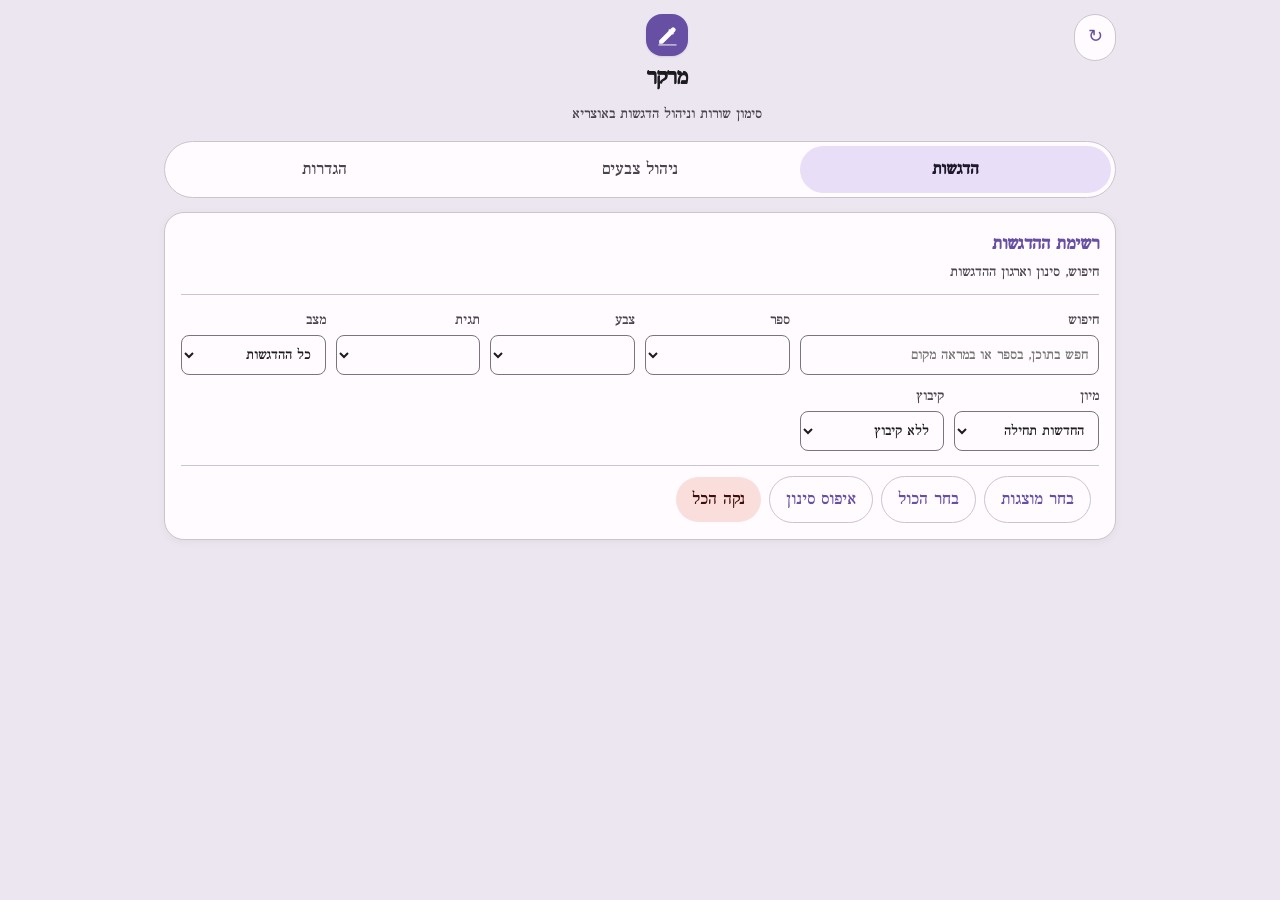
==== index.html @ e516cd62 "Add files via upload" ====
<!doctype html>
<html dir="rtl" lang="he">
<head>
  <meta charset="utf-8" />
  <meta name="viewport" content="width=device-width, initial-scale=1" />
  <title>מרקר</title>
  <link rel="stylesheet" href="css/style.css" />
</head>
<body>
  <main class="app-shell">
    <header class="app-header">
      <button id="refreshBtn" class="icon-btn header-refresh" type="button" title="רענן" aria-label="רענן">↻</button>
      <div class="brand">
        <span class="brand-icon" aria-hidden="true">
          <svg viewBox="0 0 24 24" fill="none">
            <path d="M4 16.7 15.9 4.8a2.1 2.1 0 0 1 3 0l.3.3a2.1 2.1 0 0 1 0 3L7.3 20H4v-3.3Z" fill="currentColor"/>
            <path d="M13.8 6.9 17.1 10.2" stroke="var(--color-on-primary)" stroke-width="1.7" stroke-linecap="round"/>
            <path d="M4 21h16" stroke="currentColor" stroke-width="1.7" stroke-linecap="round" opacity=".55"/>
          </svg>
        </span>
        <h1>מרקר</h1>
        <p>סימון שורות וניהול הדגשות באוצריא</p>
      </div>
      <span class="header-spacer" aria-hidden="true"></span>
    </header>

    <nav class="tabs" aria-label="לשוניות">
      <button class="tab active" type="button" data-tab="highlights">הדגשות</button>
      <button class="tab" type="button" data-tab="colors">ניהול צבעים</button>
      <button class="tab" type="button" data-tab="settings">הגדרות</button>
    </nav>

    <section id="highlightsTab" class="tab-panel active" data-panel="highlights">
      <div class="panel-toolbar">
        <div class="highlights-toolbar-heading">
          <div><h2>רשימת ההדגשות</h2><p>חיפוש, סינון וארגון ההדגשות</p></div>
        </div>
        <div class="filters">
          <label class="search-filter">חיפוש
            <input id="highlightSearch" type="search" placeholder="חפש בתוכן, בספר או במראה מקום" autocomplete="off" aria-keyshortcuts="Control+F Meta+F" />
          </label>
          <label>ספר
            <select id="bookFilter"></select>
          </label>
          <label>צבע
            <select id="colorFilter"></select>
          </label>
          <label>תגית
            <select id="tagFilter"></select>
          </label>
          <label>מצב
            <select id="statusFilter">
              <option value="all">כל ההדגשות</option>
              <option value="favorites">מועדפות בלבד</option>
              <option value="stale">דורשות תיקון</option>
            </select>
          </label>
          <label>מיון
            <select id="sortHighlights">
              <option value="newest">החדשות תחילה</option>
              <option value="oldest">הישנות תחילה</option>
              <option value="book">לפי ספר</option>
              <option value="location">לפי מיקום בספר</option>
              <option value="color">לפי צבע</option>
              <option value="favorites">מועדפות תחילה</option>
            </select>
          </label>
          <label>קיבוץ
            <select id="groupHighlights">
              <option value="none">ללא קיבוץ</option>
              <option value="book">לפי ספר</option>
              <option value="color">לפי צבע</option>
              <option value="tag">לפי תגית</option>
              <option value="date">לפי תאריך</option>
            </select>
          </label>
        </div>
        <div class="toolbar-actions">
          <span id="resultsCount" class="results-count" aria-live="polite"></span>
          <button id="selectVisibleBtn" class="secondary-btn" type="button" aria-keyshortcuts="Control+A Meta+A" title="בחר את תוצאות הסינון (Ctrl+A)">בחר מוצגות</button>
          <button id="selectAllBtn" class="secondary-btn" type="button">בחר הכול</button>
          <button id="resetFiltersBtn" class="secondary-btn" type="button">איפוס סינון</button>
          <button id="clearAllBtn" class="danger-btn" type="button">נקה הכל</button>
        </div>
      </div>
      <div id="bulkActions" class="bulk-actions" hidden>
        <strong id="selectedCount"></strong>
        <label>שינוי צבע
          <select id="bulkColor"></select>
        </label>
        <button id="applyBulkColorBtn" class="secondary-btn" type="button">החל צבע</button>
        <label>הוספת תגיות
          <input id="bulkTags" type="text" maxlength="500" placeholder="אמונה, לעיון" />
        </label>
        <button id="applyBulkTagsBtn" class="secondary-btn" type="button">הוסף תגיות</button>
        <button id="exportSelectedBtn" class="secondary-btn" type="button">ייצוא נבחרים</button>
        <button id="deleteSelectedBtn" class="danger-btn" type="button" aria-keyshortcuts="Delete">מחק נבחרים</button>
        <button id="clearSelectionBtn" class="icon-btn" type="button">בטל בחירה</button>
      </div>
      <div id="undoDeleteBar" class="undo-bar" hidden>
        <span id="undoDeleteText"></span>
        <button id="undoDeleteBtn" class="secondary-btn" type="button">ביטול מחיקה</button>
        <button id="dismissUndoBtn" class="icon-btn" type="button" aria-label="סגור">×</button>
      </div>
      <div id="highlightsList" class="highlights-list" aria-live="polite"></div>
      <div class="load-more-row">
        <button id="loadMoreBtn" class="secondary-btn" type="button" hidden>טען עוד</button>
      </div>
    </section>

    <section id="colorsTab" class="tab-panel" data-panel="colors">
      <form id="colorsForm" class="settings-form">
        <div id="colorsAutoSaveStatus" class="autosave-status" role="status" hidden></div>

        <section class="card">
          <div class="card-title-row">
            <h2>צבעים</h2>
            <button id="addColorBtn" class="secondary-btn" type="button">הוסף צבע</button>
          </div>
          <p class="card-note" id="menuColorLimitNote"></p>
          <div id="colorsEditor" class="colors-editor"></div>
          <div class="centered-actions" style="padding: 12px 16px 16px;">
            <button id="resetColorsBtn" class="pink-btn" type="button">איפוס צבעים</button>
          </div>
        </section>

      </form>
    </section>

    <section id="settingsTab" class="tab-panel" data-panel="settings">
      <form id="preferencesForm" class="settings-form">
        <div id="preferencesAutoSaveStatus" class="autosave-status" role="status" hidden></div>
        <section class="card settings-card">
          <div class="card-title-row"><h2>תצוגת ההדגשות</h2></div>
          <div class="settings-grid">
            <label>סגנון תצוגה
              <select id="viewMode" name="viewMode">
                <option value="content">תוכן</option>
                <option value="tiles">אריחים</option>
                <option value="list">רשימה</option>
                <option value="compact">פריטים קטנים</option>
                <option value="details">פרטים</option>
              </select>
            </label>
            <label>סוג גופן
              <select id="fontFamily" name="fontFamily">
                <option value="app">גופן אוצריא</option>
                <option value="system">גופן המערכת</option>
                <option value="FrankRuhlCLM">פרנק־רוהל</option>
                <option value="TaameyDavidCLM">דוד</option>
                <option value="TaameyAshkenaz">טעמי אשכנז</option>
                <option value="KeterYG">כתר</option>
                <option value="Shofar">שופר</option>
                <option value="NotoSerifHebrew">נוטו</option>
                <option value="NotoRashiHebrew">רש״י</option>
                <option value="Tinos">טינוס</option>
                <option value="Rubik">רוביק</option>
              </select>
            </label>
            <label class="range-setting">גודל גופן <output id="fontSizeValue" for="fontSize"></output>
              <input id="fontSize" name="fontSize" type="range" min="13" max="26" step="1" />
            </label>
            <label class="range-setting">מרווח בין השורות <output id="lineHeightValue" for="lineHeight"></output>
              <input id="lineHeight" name="lineHeight" type="range" min="1.2" max="2" step="0.1" />
            </label>
          </div>
        </section>

        <section class="card settings-card centered-card">
          <div class="card-title-row"><h2>תפריט סימון</h2></div>
          <fieldset class="radio-group" id="menuStyleGroup">
            <legend>סגנון תפריט</legend>
            <label>
              <input type="radio" name="menuStyle" value="buttonRow" />
              <span>שורת צבעים</span>
              <span class="radio-hint">בחירת צבע מהירה בשורה אחת</span>
            </label>
            <label>
              <input type="radio" name="menuStyle" value="submenu" />
              <span>תת-תפריט</span>
              <span class="radio-hint">הצגת הצבעים ברשימה נפתחת</span>
            </label>
          </fieldset>
          <p class="card-note settings-note">המחק מופיע כשאפילו חלק קטן מהטקסט המסומן נבחר.</p>
        </section>

        <section class="card settings-card centered-card">
          <div class="card-title-row"><h2>ניהול תגיות</h2></div>
          <p class="card-note">שינוי שם, מיזוג או מחיקה בכל ההדגשות.</p>
          <div class="tag-manager-grid">
            <label>תגית קיימת<select id="manageTagSource"></select></label>
            <label>שם או יעד חדש<input id="manageTagTarget" type="text" maxlength="40" placeholder="שם התגית" /></label>
            <button id="renameTagBtn" class="secondary-btn" type="button">שנה שם</button>
            <button id="mergeTagBtn" class="secondary-btn" type="button">מזג לתגית</button>
            <button id="deleteTagBtn" class="danger-btn" type="button">מחק תגית</button>
          </div>
        </section>

        <section class="card settings-card centered-card">
          <div class="card-title-row"><h2>תבנית ייצוא לקריאה</h2></div>
          <div class="export-template-grid">
            <label>פורמט
              <select id="humanExportFormat">
                <option value="markdown">Markdown</option>
                <option value="html">HTML</option>
                <option value="text">טקסט פשוט</option>
              </select>
            </label>
            <label class="toggle-row"><input id="exportIncludeBook" type="checkbox" /> שם הספר</label>
            <label class="toggle-row"><input id="exportIncludeRef" type="checkbox" /> מראה מקום</label>
            <label class="toggle-row"><input id="exportIncludeNote" type="checkbox" /> הערות</label>
            <label class="toggle-row"><input id="exportIncludeTags" type="checkbox" /> תגיות</label>
            <label class="toggle-row"><input id="exportIncludeDate" type="checkbox" /> תאריך</label>
            <button id="exportVisibleHumanBtn" class="primary-btn" type="button">ייצא את התוצאות המוצגות</button>
          </div>
        </section>

        <section class="card settings-card centered-card">
          <div class="card-title-row"><h2>גיבוי ושחזור</h2></div>
          <p class="card-note backup-note">קובץ הגיבוי כולל את כל ההדגשות, הצבעים והגדרות התצוגה.</p>
          <div class="backup-actions">
            <button id="exportBackupBtn" class="secondary-btn" type="button">ייצוא גיבוי</button>
            <label>אופן הייבוא
              <select id="importMode">
                <option value="merge">מיזוג עם הקיים</option>
                <option value="replace">החלפת כל הנתונים</option>
              </select>
            </label>
            <button id="importBackupBtn" class="secondary-btn" type="button">ייבוא גיבוי</button>
          </div>
          <input id="backupFileInput" type="file" accept="application/json,.json" hidden />
        </section>

        <div class="form-actions centered-actions">
          <button id="resetPreferencesBtn" class="pink-btn" type="button">איפוס תצוגה</button>
        </div>
      </form>
    </section>
  </main>

  <dialog id="editHighlightDialog" class="edit-dialog">
    <form id="editHighlightForm" method="dialog">
      <div class="dialog-title-row">
        <h2>עריכת הדגשה</h2>
        <button id="closeEditDialogBtn" class="icon-btn" type="button" aria-label="סגור">×</button>
      </div>
      <p id="editHighlightPreview" class="edit-preview"></p>
      <label>צבע
        <select id="editHighlightColor"></select>
      </label>
      <label>הערה אישית
        <textarea id="editHighlightNote" maxlength="1000" rows="5" placeholder="אפשר להוסיף כאן הערה על ההדגשה"></textarea>
      </label>
      <label>תגיות
        <input id="editHighlightTags" type="text" maxlength="500" placeholder="לדוגמה: אמונה, תפילה, לעיון" />
        <span class="field-hint">יש להפריד תגיות בפסיקים. עד 12 תגיות.</span>
      </label>
      <label class="toggle-row edit-favorite-row">
        <input id="editHighlightFavorite" type="checkbox" /> מועדפת
      </label>
      <div class="form-actions">
        <button id="cancelEditHighlightBtn" class="secondary-btn" type="button">ביטול</button>
        <button class="primary-btn" type="submit">שמור שינויים</button>
      </div>
    </form>
  </dialog>

  <script src="js/app.js"></script>
</body>
</html>
---- css/style.css ----
:root {
  --color-primary: #6750a4;
  --color-on-primary: #ffffff;
  --color-primary-container: #eaddff;
  --color-on-primary-container: #21005d;
  --color-secondary: #625b71;
  --color-on-secondary: #ffffff;
  --color-secondary-container: #e8def8;
  --color-on-secondary-container: #1d192b;
  --color-surface: #fffbfe;
  --color-on-surface: #1c1b1f;
  --color-on-surface-variant: #49454f;
  --color-surface-container-lowest: #ffffff;
  --color-surface-container-low: #f7f2fa;
  --color-surface-container: #f3edf7;
  --color-surface-container-high: #ece6f0;
  --color-surface-container-highest: #e6e0e9;
  --color-error: #b3261e;
  --color-on-error: #ffffff;
  --color-error-container: #f9dedc;
  --color-on-error-container: #410e0b;
  --color-outline: #79747e;
  --color-outline-variant: #cac4d0;
  --color-scrim: #000000;
  --color-primary-subtle: rgba(103, 80, 164, 0.12);
  --color-secondary-subtle: rgba(98, 91, 113, 0.10);
  --font-main: 'FrankRuhlCLM', 'David', 'Noto Serif Hebrew', serif;
  --font-app: 'FrankRuhlCLM', 'David', 'Noto Serif Hebrew', serif;
  --font-size-base: 18px;
  --line-height: 1.5;
  --highlight-font: var(--font-main);
  --highlight-font-size: 18px;
  --highlight-line-height: 1.5;
  --radius-sm: 8px;
  --radius-md: 12px;
  --radius-lg: 16px;
  --radius-xl: 20px;
  --radius-pill: 999px;
}

@font-face { font-family: 'FrankRuhlCLM'; src: url('../fonts/FrankRuehlCLM-Medium.ttf'); font-display: swap; }
@font-face { font-family: 'TaameyDavidCLM'; src: url('../fonts/TaameyDavidCLM-Medium.ttf'); font-display: swap; }
@font-face { font-family: 'TaameyAshkenaz'; src: url('../fonts/TaameyAshkenaz-Medium.ttf'); font-display: swap; }
@font-face { font-family: 'KeterYG'; src: url('../fonts/KeterYG-Medium.ttf'); font-display: swap; }
@font-face { font-family: 'Shofar'; src: url('../fonts/ShofarRegular.ttf'); font-display: swap; }
@font-face { font-family: 'NotoSerifHebrew'; src: url('../fonts/NotoSerifHebrew-VariableFont_wdth,wght.ttf'); font-display: swap; }
@font-face { font-family: 'NotoRashiHebrew'; src: url('../fonts/NotoRashiHebrew-VariableFont_wght.ttf'); font-display: swap; }
@font-face { font-family: 'Tinos'; src: url('../fonts/Tinos-Regular.ttf'); font-display: swap; }
@font-face { font-family: 'Rubik'; src: url('../fonts/Rubik-VariableFont_wght.ttf'); font-display: swap; }

* { box-sizing: border-box; }
html, body { height: 100%; overflow-y: auto; overflow-x: hidden; }
body {
  margin: 0;
  font-family: var(--font-main);
  font-size: var(--font-size-base);
  line-height: var(--line-height);
  background: var(--color-surface-container-high);
  color: var(--color-on-surface);
  direction: rtl;
}
button, input, select { font: inherit; }
button { cursor: pointer; transition: background .16s, box-shadow .16s, transform .16s, border-color .16s; }
button:hover:not(:disabled) { background-image: linear-gradient(var(--color-primary-subtle), var(--color-primary-subtle)); }
button:active:not(:disabled) { transform: translateY(1px); }
button:disabled { cursor: not-allowed; opacity: .50; }

/* מגבלת רוחב מקסימלי — מונע פריטים ענקיים במסכים רחבים */
.app-shell {
  min-height: 100%;
  padding: 14px;
  display: flex;
  flex-direction: column;
  gap: 14px;
  max-width: 980px;
  margin-inline: auto;
  width: 100%;
}
.app-header { display: flex; align-items: center; justify-content: space-between; gap: 12px; }
h1 { margin: 0; font-size: 1.35em; font-weight: 800; letter-spacing: -.01em; }
p { margin: 3px 0 0; color: var(--color-on-surface-variant); font-size: .86em; }
h2 { margin: 0; font-size: 1em; font-weight: 800; color: var(--color-primary); }
legend { padding: 0 4px; color: var(--color-on-surface-variant); font-size: .78em; }

.tabs { display: grid; grid-template-columns: repeat(3, minmax(0, 1fr)); background: var(--color-surface); border: 1px solid var(--color-outline-variant); border-radius: var(--radius-pill); padding: 4px; gap: 4px; }
.tab { border: 0; border-radius: var(--radius-pill); background: transparent; color: var(--color-on-surface-variant); padding: 10px 12px; min-height: 42px; }
.tab.active { background: var(--color-secondary-container); color: var(--color-on-secondary-container); font-weight: 800; }
.tab-panel { display: none; }
.tab-panel.active { display: block; }

.panel-toolbar { display: grid; grid-template-columns: 1fr; gap: 14px; padding: 16px; border: 1px solid var(--color-outline-variant); border-radius: var(--radius-xl); background: var(--color-surface); box-shadow: 0 2px 10px rgba(0,0,0,.05); }
.highlights-toolbar-heading { display: flex; align-items: center; justify-content: space-between; gap: 12px; padding-bottom: 10px; border-bottom: 1px solid var(--color-outline-variant); }
.highlights-toolbar-heading h2 { font-size: 1.08em; }
.filters { display: grid; grid-template-columns: repeat(auto-fit, minmax(135px, 1fr)); gap: 10px; align-items: end; }
.search-filter { grid-column: span 2; }
.search-filter { flex: 1 1 260px; min-width: min(260px, 100%); }
.search-filter input { width: 100%; }
.toolbar-actions { display: flex; gap: 8px; align-items: center; flex-wrap: wrap; padding-top: 10px; border-top: 1px solid var(--color-outline-variant); }
.results-count { color: var(--color-on-surface-variant); font-size: .82em; white-space: nowrap; }
.bulk-actions { position: sticky; top: 6px; z-index: 4; display: flex; align-items: flex-end; gap: 8px; flex-wrap: wrap; margin-top: 10px; padding: 9px 12px; border: 1px solid var(--color-primary); border-radius: var(--radius-lg); background: var(--color-surface); box-shadow: 0 4px 16px rgba(0,0,0,.10); }
.bulk-actions[hidden] { display: none; }
.bulk-actions strong { align-self: center; color: var(--color-primary); }
.undo-bar { display: flex; align-items: center; gap: 10px; margin-top: 10px; padding: 9px 12px; border-radius: var(--radius-lg); background: var(--color-secondary-container); color: var(--color-on-secondary-container); }
.undo-bar[hidden] { display: none; }
.undo-bar span { flex: 1; }
label { display: inline-flex; flex-direction: column; gap: 4px; color: var(--color-on-surface-variant); font-size: .82em; }
select, input[type="text"], input[type="search"], input[type="color"], textarea { border: 1px solid var(--color-outline); border-radius: var(--radius-sm); background: var(--color-surface); color: var(--color-on-surface); padding: 8px 10px; min-height: 40px; outline: none; }
select:focus, input:focus { border-color: var(--color-primary); box-shadow: 0 0 0 3px var(--color-primary-subtle); }
textarea:focus { border-color: var(--color-primary); box-shadow: 0 0 0 3px var(--color-primary-subtle); }
input[type="color"] { padding: 3px; min-width: 44px; inline-size: 48px; }

.primary-btn, .secondary-btn, .danger-btn, .icon-btn { border: 0; border-radius: var(--radius-pill); padding: 9px 16px; min-height: 40px; }
.primary-btn { background: var(--color-primary); color: var(--color-on-primary); font-weight: 800; }
.secondary-btn, .icon-btn { background: var(--color-surface); color: var(--color-primary); border: 1px solid var(--color-outline-variant); }
.danger-btn { background: var(--color-error-container); color: var(--color-on-error-container); }
.icon-btn { min-width: 42px; padding-inline: 12px; }

.highlights-list { margin-top: 14px; display: flex; flex-direction: column; gap: 10px; }
.highlight-group-title { grid-column: 1 / -1; margin: 10px 2px 0; padding-block: 5px; color: var(--color-primary); font-size: .92em; border-block-end: 1px solid var(--color-outline-variant); }
.load-more-row { display: flex; justify-content: center; padding: 14px 0 4px; }
.load-more-row button { min-width: 150px; }
.empty-state { background: var(--color-surface); border: 1.5px dashed var(--color-outline-variant); border-radius: var(--radius-xl); padding: 26px 14px; text-align: center; color: var(--color-on-surface-variant); }
.highlight-card, .card { background: var(--color-surface); border: 1px solid var(--color-outline-variant); border-radius: var(--radius-xl); padding: 12px; box-shadow: 0 1px 2px rgba(0,0,0,.04); }
.highlight-card { display: grid; grid-template-columns: auto auto 1fr auto; align-items: start; gap: 13px; }
.highlight-select { inline-size: 19px; block-size: 19px; margin-top: 11px; accent-color: var(--color-primary); }
.inline-color { min-height: 34px; padding: 5px 8px; max-width: 120px; }
.highlight-card { font-family: var(--highlight-font); font-size: var(--highlight-font-size); line-height: var(--highlight-line-height); }
.highlight-card:focus-visible { outline: 3px solid var(--color-primary); outline-offset: 2px; }
.highlights-list[data-view="tiles"] { display: grid; grid-template-columns: repeat(auto-fit, minmax(min(210px, 100%), 1fr)); align-items: stretch; justify-content: center; }
.highlights-list[data-view="tiles"] .highlight-card { grid-template-columns: auto 1fr; grid-template-rows: auto minmax(0, 1fr) auto; min-height: 230px; text-align: center; overflow: hidden; padding: 16px; }
.highlights-list[data-view="tiles"] .highlight-select { grid-column: 1; grid-row: 1; }
.highlights-list[data-view="tiles"] .dot { grid-column: 2; grid-row: 1; }
.highlights-list[data-view="tiles"] .highlight-body { grid-column: 1 / -1; }
.highlights-list[data-view="tiles"] .dot { margin-inline: auto; }
.highlights-list[data-view="tiles"] .highlight-body { min-width: 0; overflow: hidden; }
.highlights-list[data-view="tiles"] .highlight-title { display: -webkit-box; -webkit-line-clamp: 2; -webkit-box-orient: vertical; overflow: hidden; }
.highlights-list[data-view="tiles"] .highlight-text { display: -webkit-box; -webkit-line-clamp: 4; -webkit-box-orient: vertical; overflow: hidden; }
.highlights-list[data-view="tiles"] .highlight-meta { white-space: nowrap; overflow: hidden; text-overflow: ellipsis; }
.highlights-list[data-view="tiles"] .row-actions { grid-column: 1 / -1; justify-content: center; align-self: end; }
.highlights-list[data-view="list"] { display: grid; grid-template-columns: repeat(2, minmax(0, 1fr)); gap: 6px; }
.highlights-list[data-view="list"] .highlight-card { border-radius: var(--radius-sm); padding-block: 8px; box-shadow: none; }
.highlights-list[data-view="list"] .highlight-card { grid-template-columns: 20px 22px minmax(0, 1fr); }
.highlights-list[data-view="list"] .dot { width: 18px; height: 18px; border-radius: 5px; box-shadow: none !important; }
.highlights-list[data-view="list"] .highlight-text { white-space: nowrap; overflow: hidden; text-overflow: ellipsis; }
.highlights-list[data-view="list"] .row-actions { grid-column: 3; justify-content: flex-end; }
.highlights-list[data-view="compact"] { gap: 2px; }
.highlights-list[data-view="compact"] .highlight-card { grid-template-columns: 18px 18px minmax(0, 1fr) auto; padding: 5px 8px; border: 0; border-radius: var(--radius-sm); box-shadow: none; }
.highlights-list[data-view="compact"] .dot { width: 14px; height: 14px; border-radius: 4px; margin-top: 5px; box-shadow: none !important; }
.highlights-list[data-view="compact"] .highlight-meta { display: none; }
.highlights-list[data-view="compact"] .highlight-title { display: inline; margin-inline-end: 8px; }
.highlights-list[data-view="compact"] .highlight-text { display: inline; white-space: nowrap; overflow: hidden; text-overflow: ellipsis; }
.highlights-list[data-view="compact"] .small-btn { min-height: 30px; padding-block: 3px; }
.highlights-list[data-view="details"] .highlight-card { grid-template-columns: 20px 24px minmax(0, 1fr) auto; align-items: center; border-radius: 0; border-inline: 0; border-block-start: 0; padding-block: 8px; box-shadow: none; }
.highlights-list[data-view="details"] .dot { width: 18px; height: 18px; border-radius: 5px; margin: 0; box-shadow: none !important; }
.highlights-list[data-view="details"] .highlight-body { display: grid; grid-template-columns: minmax(130px, .7fr) minmax(180px, 1.5fr); column-gap: 14px; align-items: center; min-width: 0; }
.highlights-list[data-view="details"] .highlight-title { grid-column: 1; grid-row: 1; }
.highlights-list[data-view="details"] .highlight-text { grid-column: 2; grid-row: 1 / span 2; white-space: nowrap; overflow: hidden; text-overflow: ellipsis; }
.highlights-list[data-view="details"] .highlight-meta { grid-column: 1; grid-row: 2; }
.highlights-list[data-view="details"] .row-actions { grid-column: 4; }
.dot { width: 34px; height: 34px; border-radius: var(--radius-md); border: 1px solid rgba(0,0,0,.10); margin-top: 4px; flex: none; display: grid; place-items: center; }
.marker-icon { width: 18px; height: 18px; color: rgba(0,0,0,0.55); }
.highlight-title { font-weight: 800; margin-bottom: 3px; }
.stale-badge { font-size: .78em; margin-right: 4px; opacity: .75; }
.favorite-badge { color: var(--color-favorite, #b77900); margin-inline-end: 5px; text-shadow: 0 1px 1px rgba(0,0,0,.12); }
.edit-favorite-row { flex-direction: row !important; align-items: center; gap: 8px; font-size: .92em; }
.highlight-card[data-stale] { border-color: var(--color-outline); opacity: .75; }
.highlight-text { color: var(--color-on-surface-variant); overflow-wrap: anywhere; }
.highlight-meta { font-size: .76em; color: var(--color-on-surface-variant); margin-top: 6px; }
.highlight-note { margin-top: 7px; padding: 6px 8px; border-inline-start: 3px solid var(--color-primary); background: var(--color-surface-container-lowest); color: var(--color-on-surface); font-size: .86em; white-space: pre-wrap; }
.highlight-tags { display: flex; flex-wrap: wrap; gap: 4px; margin-top: 7px; }
.tag-chip { display: inline-flex; align-items: center; max-width: 150px; padding: 2px 7px; border-radius: var(--radius-pill); background: var(--color-secondary-container); color: var(--color-on-secondary-container); font-size: .72em; white-space: nowrap; overflow: hidden; text-overflow: ellipsis; }
.row-actions { display: flex; gap: 6px; align-items: center; flex-wrap: wrap; }
.small-btn { border: 1px solid var(--color-outline-variant); background: var(--color-surface-container-lowest); color: var(--color-primary); border-radius: var(--radius-pill); padding: 6px 10px; min-height: 34px; }
.danger-action { color: var(--color-error); }

.edit-dialog { width: min(520px, calc(100vw - 24px)); border: 1px solid var(--color-outline-variant); border-radius: var(--radius-xl); padding: 0; background: var(--color-surface); color: var(--color-on-surface); box-shadow: 0 18px 60px rgba(0,0,0,.28); }
.edit-dialog::backdrop { background: rgba(0,0,0,.42); }
.edit-dialog form { display: flex; flex-direction: column; gap: 14px; padding: 18px; }
.dialog-title-row { display: flex; align-items: center; justify-content: space-between; gap: 12px; }
.dialog-title-row h2 { font-size: 1.12em; }
.edit-dialog label, .edit-dialog select, .edit-dialog textarea { width: 100%; box-sizing: border-box; }
.edit-preview { padding: 10px; border-radius: var(--radius-md); background: var(--color-surface-container-lowest); color: var(--color-on-surface-variant); max-height: 110px; overflow: auto; }
.field-hint { color: var(--color-on-surface-variant); font-size: .78em; }

.settings-form { display: flex; flex-direction: column; gap: 12px; }
.autosave-status { align-self: flex-end; min-height: 28px; padding: 5px 11px; border-radius: var(--radius-pill); background: var(--color-secondary-container); color: var(--color-on-secondary-container); font-size: .8em; }
.autosave-status[data-state="saving"] { opacity: .72; }
.autosave-status[data-state="error"] { background: var(--color-error-container); color: var(--color-on-error-container); }
.settings-grid { display: grid; grid-template-columns: repeat(2, minmax(0, 1fr)); gap: 14px; padding: 4px 16px 16px; border-block-start: 1px solid var(--color-surface-container-highest); }
.settings-grid > label { padding-top: 12px; }
.range-setting { position: relative; }
.range-setting output { position: absolute; inset-inline-end: 0; font-weight: 700; color: var(--color-primary); }
input[type="range"] { width: 100%; min-height: 40px; accent-color: var(--color-primary); }
.settings-note { padding: 0 16px 14px; }
.form-actions { display: flex; justify-content: space-between; gap: 10px; }
.backup-note { margin-bottom: 12px; }
.backup-actions { display: flex; gap: 10px; padding: 0 16px 16px; flex-wrap: wrap; }
.tag-manager-grid, .export-template-grid { display: grid; grid-template-columns: repeat(3, minmax(0, 1fr)); gap: 10px; align-items: end; padding: 8px 16px 16px; }
.export-template-grid .primary-btn { grid-column: 1 / -1; justify-self: center; }
.centered-card .card-title-row { justify-content: center; text-align: center; }
.centered-card .radio-group { justify-content: center; text-align: center; }
.centered-card .radio-group label { justify-content: center; }
.centered-card .card-note { text-align: center; }
.centered-card .backup-actions { justify-content: center; align-items: end; }
.card { padding: 0; overflow: hidden; }
.card-title-row { display: flex; align-items: center; justify-content: space-between; gap: 10px; padding: 16px 16px 10px; }
.card-note { font-size: .78em; color: var(--color-on-surface-variant); margin: 0 16px 8px; }
.colors-editor { display: flex; flex-direction: column; }

/* color-row: handle | color-btn | text-input | toggle | order-btns | delete */
.color-row {
  display: grid;
  grid-template-columns: 28px 48px minmax(80px, 1fr) auto auto auto;
  gap: 8px;
  align-items: center;
  padding: 10px 16px;
  background: var(--color-surface);
  border-block-start: 1px solid var(--color-surface-container-highest);
  transition: background .12s;
  cursor: grab;
}
.color-row:active { cursor: grabbing; }
.color-row input, .color-row button, .color-row label { cursor: initial; }
.color-row input[type="text"] { width: 100%; }
.drag-handle {
  color: var(--color-on-surface-variant);
  opacity: .55;
  cursor: grab;
  font-size: 1.1em;
  user-select: none;
  text-align: center;
  padding: 4px 2px;
  touch-action: none;
}
.drag-handle:active { cursor: grabbing; opacity: 1; }
.color-row.drag-dragging { opacity: .35; background: var(--color-surface-container-lowest); }
.color-row.drag-over {
  background: var(--color-primary-subtle);
  outline: 2px dashed var(--color-primary);
  outline-offset: -2px;
}
.color-style-editor { grid-column: 1 / -1; border-radius: var(--radius-md); background: var(--color-surface-container-lowest); overflow: hidden; }
.color-style-editor summary { padding: 8px 12px; color: var(--color-primary); cursor: pointer; font-size: .82em; font-weight: 700; }
.color-style-grid { display: grid; grid-template-columns: repeat(4, minmax(120px, 1fr)); gap: 10px; padding: 10px 12px 12px; border-top: 1px solid var(--color-outline-variant); }
.color-style-grid label { min-width: 0; }
.color-style-grid output { color: var(--color-primary); font-weight: 700; }
.toggle-row { align-items: center; flex-direction: row; gap: 5px; font-size: .76em; color: var(--color-on-surface); white-space: nowrap; }
.order-btns { display: flex; flex-direction: column; gap: 2px; }
.order-btns button {
  border: 1px solid var(--color-outline-variant);
  background: var(--color-surface-container-lowest);
  color: var(--color-on-surface);
  border-radius: var(--radius-sm);
  padding: 1px 6px;
  line-height: 1.3;
  font-size: .75em;
  min-height: unset;
}
.menu-badge {
  display: inline-block;
  font-size: .68em;
  padding: 1px 5px;
  border-radius: var(--radius-pill);
  background: var(--color-primary-subtle);
  color: var(--color-primary);
  font-weight: 700;
  vertical-align: middle;
}
.menu-badge.muted { background: var(--color-surface-container-highest); color: var(--color-on-surface-variant); font-weight: 400; }

.radio-group {
  border: 0;
  border-top: 1px solid var(--color-surface-container-highest);
  padding: 12px 16px 14px;
  display: flex;
  gap: 10px;
  flex-wrap: wrap;
  margin: 0;
}
.radio-group label { flex-direction: row; align-items: flex-start; color: var(--color-on-surface); gap: 8px; cursor: pointer; }
.radio-group label input[type="radio"] { margin-top: 3px; flex: none; accent-color: var(--color-primary); }
.radio-group label span:first-of-type { font-weight: 700; }
.radio-hint { font-size: .75em; color: var(--color-on-surface-variant); display: block; }

/* ── Color Picker Popup ────────────────────────────────────────────────────── */
/* מוצג מעל תוכן התוסף כשמצב התפריט הוא 'picker' */
.color-picker-popup {
  position: fixed;
  bottom: 24px;
  inset-inline-start: 50%;
  transform: translateX(50%) translateY(20px);
  opacity: 0;
  pointer-events: none;
  transition: opacity .18s, transform .18s;
  background: var(--color-surface);
  border: 1px solid var(--color-outline-variant);
  border-radius: var(--radius-xl);
  box-shadow: 0 6px 24px rgba(0,0,0,.16);
  display: flex;
  align-items: center;
  gap: 6px;
  padding: 8px 12px;
  z-index: 200;
  direction: rtl;
}
/* RTL: translateX הפוך */
[dir="rtl"] .color-picker-popup {
  transform: translateX(-50%) translateY(20px);
}
.color-picker-popup.visible {
  opacity: 1;
  pointer-events: auto;
  transform: translateX(-50%) translateY(0);
}
[dir="rtl"] .color-picker-popup.visible {
  transform: translateX(50%) translateY(0);
}
.picker-label {
  font-size: .84em;
  color: var(--color-on-surface-variant);
  white-space: nowrap;
}
.picker-pencil {
  color: var(--color-on-surface-variant);
  display: flex;
  align-items: center;
}
.picker-colors {
  display: flex;
  gap: 6px;
  align-items: center;
}
.picker-color-btn {
  width: 32px;
  height: 32px;
  border-radius: 7px;
  border: 2px solid transparent;
  box-shadow: 0 1px 3px rgba(0,0,0,.20);
  transition: transform .12s, box-shadow .12s, border-color .12s;
  flex-shrink: 0;
  padding: 0;
}
.picker-color-btn:hover {
  transform: scale(1.18);
  box-shadow: 0 3px 8px rgba(0,0,0,.28);
  border-color: rgba(0,0,0,.18);
  background-image: none;
}
.picker-close {
  border: 0;
  background: transparent;
  color: var(--color-on-surface-variant);
  font-size: .9em;
  padding: 2px 4px;
  border-radius: var(--radius-sm);
  min-height: unset;
  line-height: 1;
}
.picker-remove-btn {
  border: 1.5px solid var(--color-error);
  background: transparent;
  color: var(--color-error);
  font-size: .8em;
  padding: 3px 7px;
  border-radius: var(--radius-pill);
  min-height: unset;
  line-height: 1;
  font-weight: 700;
  white-space: nowrap;
}
.picker-remove-btn:hover { background: var(--color-error-container); background-image: none; }


.fade-in { animation: fadeIn .20s ease-out; }
@keyframes fadeIn { from { opacity: 0; transform: translateY(4px); } to { opacity: 1; transform: none; } }

/* ── Pink button (same palette as danger-btn) ────────────────────────────── */
.pink-btn {
  background: var(--color-error-container);
  color: var(--color-on-error-container);
  border: 0;
  border-radius: var(--radius-pill);
  padding: 9px 24px;
  min-height: 40px;
  font-weight: 800;
}

/* ── Centered form actions ───────────────────────────────────────────────── */
.centered-actions {
  display: flex;
  justify-content: center;
}

/* ── Toggle Switch ───────────────────────────────────────────────────────── */
.color-switch-label {
  display: inline-flex;
  align-items: center;
  gap: 6px;
  cursor: pointer;
  font-size: .76em;
  color: var(--color-on-surface);
  white-space: nowrap;
}
.color-switch-label input[type="checkbox"] {
  appearance: none;
  -webkit-appearance: none;
  position: relative;
  width: 38px;
  height: 22px;
  border-radius: var(--radius-pill);
  background: var(--color-outline-variant);
  border: none;
  min-height: unset;
  padding: 0;
  cursor: pointer;
  transition: background .2s;
  flex: none;
}
.color-switch-label input[type="checkbox"]::after {
  content: '';
  position: absolute;
  top: 3px;
  inset-inline-start: 3px;
  width: 16px;
  height: 16px;
  border-radius: 50%;
  background: var(--color-on-primary);
  transition: inset-inline-start .2s;
  box-shadow: 0 1px 3px rgba(0,0,0,.25);
}
.color-switch-label input[type="checkbox"]:checked {
  background: var(--color-primary);
}
.color-switch-label input[type="checkbox"]:checked::after {
  inset-inline-start: calc(100% - 19px);
}

body.dark-mode .highlight-card, body.dark-mode .card { box-shadow: 0 2px 8px rgba(0,0,0,.18); }

@media (max-width: 560px) {
  .filters { grid-template-columns: repeat(2, minmax(0, 1fr)); }
  .search-filter { grid-column: 1 / -1; }
  .highlight-card { grid-template-columns: 20px auto minmax(0, 1fr); }
  .row-actions { grid-column: 3; }
  .color-row { grid-template-columns: 28px 40px 1fr auto auto; gap: 6px; }
  .color-style-grid { grid-template-columns: repeat(2, minmax(0, 1fr)); }
  .tag-manager-grid, .export-template-grid { grid-template-columns: 1fr; }
  .export-template-grid .primary-btn { width: 100%; }
  .order-btns { display: none; }
  .tabs { border-radius: var(--radius-lg); }
  .tab { padding-inline: 6px; font-size: .84em; }
  .settings-grid { grid-template-columns: 1fr; }
  .highlights-list[data-view="tiles"] { grid-template-columns: repeat(2, minmax(0, 1fr)); }
  .highlights-list[data-view="details"] .highlight-body { display: block; }
  .highlights-list[data-view="details"] .row-actions { flex-direction: column; }
  .row-actions .small-btn, .row-actions .inline-color { min-height: 42px; }
}

@media (max-width: 390px) {
  .app-shell { padding: 8px; gap: 10px; }
  .brand p { display: none; }
  .tabs { gap: 2px; padding: 3px; }
  .tab { min-height: 38px; font-size: .76em; }
  .panel-toolbar, .filters, .filters label, .toolbar-actions { width: 100%; }
  .filters select, .filters input { width: 100%; }
  .toolbar-actions { display: grid; grid-template-columns: 1fr 1fr; }
  .toolbar-actions .results-count { grid-column: 1 / -1; text-align: center; }
  .bulk-actions, .bulk-actions label, .bulk-actions select { width: 100%; }
  .undo-bar { flex-wrap: wrap; }
  .undo-bar span { flex-basis: calc(100% - 44px); }
  .danger-btn { width: 100%; }
  .highlight-card { grid-template-columns: 20px minmax(0, 1fr); }
  .highlight-card .highlight-body { grid-column: 2; }
  .highlight-card .row-actions { grid-column: 2; justify-content: flex-end; }
  .highlights-list[data-view="tiles"] .highlight-card { min-height: 215px; padding: 11px; }
  .highlights-list[data-view="tiles"] .row-actions { justify-content: center; }
  .highlights-list[data-view="tiles"] .small-btn { padding-inline: 8px; }
  .highlights-list[data-view="list"] { grid-template-columns: 1fr; }
  .color-row { grid-template-columns: 24px 34px minmax(0, 1fr) auto; padding: 9px 10px; }
  .color-row .order-btns { display: none; }
  .color-row .color-picker-btn { inline-size: 34px; }
  .color-row .toggle-row { grid-column: 2 / 4; grid-row: 2; }
  .color-row .danger-action { grid-column: 4; grid-row: 1; }
  .form-actions { flex-direction: column-reverse; }
  .form-actions button { width: 100%; }
}

/* v1.0.2 refinements */
.app-header {
  justify-content: center;
  position: relative;
  text-align: center;
}
.brand {
  display: flex;
  flex-direction: column;
  align-items: center;
  gap: 4px;
  margin-inline: auto;
}
.brand-icon {
  width: 42px;
  height: 42px;
  display: inline-grid;
  place-items: center;
  border-radius: var(--radius-lg);
  background: var(--color-primary);
  color: var(--color-on-primary);
  box-shadow: 0 1px 2px rgba(0,0,0,.10);
}
.brand-icon svg { width: 25px; height: 25px; }
.header-refresh, .header-spacer {
  width: 42px;
  min-width: 42px;
}
.header-refresh {
  position: absolute;
  inset-inline-start: 0;
  top: 0;
}
.header-spacer { visibility: hidden; }
.color-picker-btn {
  border: 1px solid var(--color-outline-variant);
  background: var(--color-surface-container-lowest);
  border-radius: var(--radius-md);
  inline-size: 48px;
  block-size: 40px;
  padding: 4px;
  display: inline-grid;
  place-items: center;
}
.color-picker-btn span {
  display: block;
  inline-size: 30px;
  block-size: 24px;
  border-radius: 7px;
  background: var(--picked-color);
  box-shadow: inset 0 0 0 1px rgba(0,0,0,.18);
}
.native-color {
  position: absolute;
  inline-size: 1px !important;
  block-size: 1px !important;
  opacity: 0;
  pointer-events: none;
}
.color-row:not([data-marker-mode="text-background"]):not([data-marker-mode="box"]) .radius-setting {
  display: none;
}
.radio-group label {
  min-height: 36px;
}
@media (max-width: 560px) {
  .header-refresh { position: static; }
  .app-header { justify-content: space-between; }
  .brand { margin-inline: 0; }
  .header-spacer { display: none; }
}
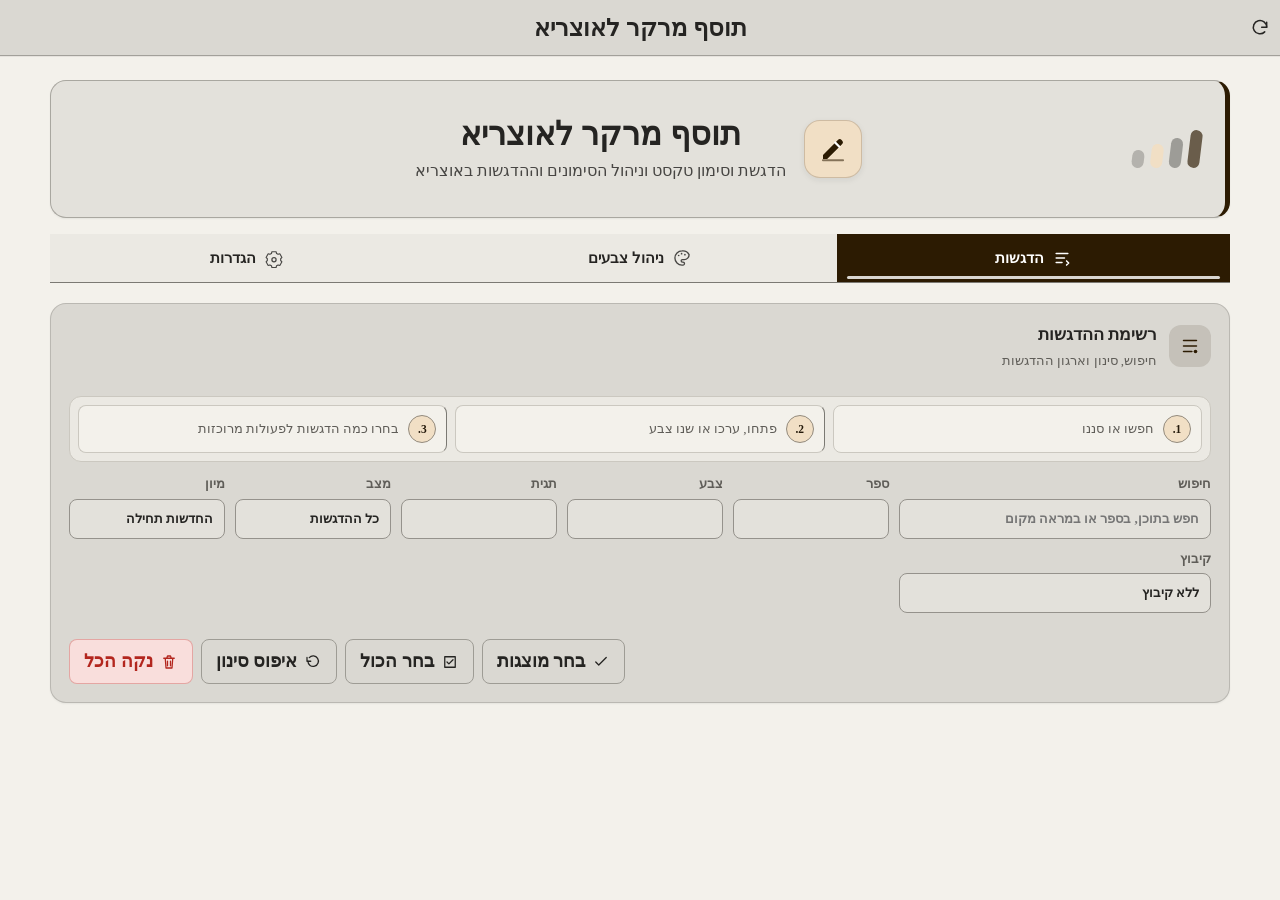
==== commit a80f61a4: "Stabilize marker plugin for Otzaria 0.9.96" ====
--- a/index.html
+++ b/index.html
@@ -3,37 +3,68 @@
 <head>
   <meta charset="utf-8" />
   <meta name="viewport" content="width=device-width, initial-scale=1" />
-  <title>מרקר</title>
+  <title>תוסף מרקר לאוצריא</title>
   <link rel="stylesheet" href="css/style.css" />
 </head>
 <body>
   <main class="app-shell">
-    <header class="app-header">
-      <button id="refreshBtn" class="icon-btn header-refresh" type="button" title="רענן" aria-label="רענן">↻</button>
+    <header class="app-header topbar">
+      <button id="refreshBtn" class="icon-btn header-refresh" type="button" title="רענן" aria-label="רענן">
+        <svg viewBox="0 0 24 24" fill="none" aria-hidden="true">
+          <path d="M20 11a8 8 0 1 0-2.34 5.66" stroke="currentColor" stroke-width="1.8" stroke-linecap="round"/>
+          <path d="M20 5v6h-6" stroke="currentColor" stroke-width="1.8" stroke-linecap="round" stroke-linejoin="round"/>
+        </svg>
+      </button>
       <div class="brand">
-        <span class="brand-icon" aria-hidden="true">
-          <svg viewBox="0 0 24 24" fill="none">
-            <path d="M4 16.7 15.9 4.8a2.1 2.1 0 0 1 3 0l.3.3a2.1 2.1 0 0 1 0 3L7.3 20H4v-3.3Z" fill="currentColor"/>
-            <path d="M13.8 6.9 17.1 10.2" stroke="var(--color-on-primary)" stroke-width="1.7" stroke-linecap="round"/>
-            <path d="M4 21h16" stroke="currentColor" stroke-width="1.7" stroke-linecap="round" opacity=".55"/>
-          </svg>
+        <span class="brand-copy">
+          <h1>תוסף מרקר לאוצריא</h1>
         </span>
-        <h1>מרקר</h1>
-        <p>סימון שורות וניהול הדגשות באוצריא</p>
       </div>
       <span class="header-spacer" aria-hidden="true"></span>
     </header>
 
+    <div class="app-content">
+    <section class="plugin-intro" aria-labelledby="pluginIntroTitle">
+      <span class="intro-icon" aria-hidden="true">
+        <svg viewBox="0 0 24 24" fill="none">
+          <path d="M4 16.7 15.9 4.8a2.1 2.1 0 0 1 3 0l.3.3a2.1 2.1 0 0 1 0 3L7.3 20H4v-3.3Z" fill="currentColor"/>
+          <path d="M13.8 6.9 17.1 10.2" stroke="var(--color-on-primary)" stroke-width="1.7" stroke-linecap="round"/>
+          <path d="M4 21h16" stroke="currentColor" stroke-width="1.7" stroke-linecap="round" opacity=".55"/>
+        </svg>
+      </span>
+      <div class="intro-copy">
+        <h2 id="pluginIntroTitle">תוסף מרקר לאוצריא</h2>
+        <p>הדגשת וסימון טקסט וניהול הסימונים וההדגשות באוצריא</p>
+      </div>
+      <span class="intro-palette" aria-hidden="true">
+        <i></i><i></i><i></i><i></i>
+      </span>
+    </section>
     <nav class="tabs" aria-label="לשוניות">
-      <button class="tab active" type="button" data-tab="highlights">הדגשות</button>
-      <button class="tab" type="button" data-tab="colors">ניהול צבעים</button>
-      <button class="tab" type="button" data-tab="settings">הגדרות</button>
+      <button class="tab active" type="button" data-tab="highlights">
+        <svg viewBox="0 0 24 24" fill="none" aria-hidden="true"><path d="M5 6.5h14M5 12h10M5 17.5h7" stroke="currentColor" stroke-width="1.8" stroke-linecap="round"/><path d="M17.5 15.5 20 18l-2.5 2.5" stroke="currentColor" stroke-width="1.8" stroke-linecap="round" stroke-linejoin="round"/></svg>
+        <span>הדגשות</span>
+      </button>
+      <button class="tab" type="button" data-tab="colors">
+        <svg viewBox="0 0 24 24" fill="none" aria-hidden="true"><path d="M12 3.5a8.5 8.5 0 1 0 0 17h1.2a1.8 1.8 0 0 0 0-3.6h-.7a1.5 1.5 0 0 1 0-3h2.2A5.8 5.8 0 0 0 20.5 8 8.5 8.5 0 0 0 12 3.5Z" stroke="currentColor" stroke-width="1.6"/><circle cx="8" cy="9" r="1" fill="currentColor"/><circle cx="11.5" cy="6.8" r="1" fill="currentColor"/><circle cx="15.5" cy="8" r="1" fill="currentColor"/></svg>
+        <span>ניהול צבעים</span>
+      </button>
+      <button class="tab" type="button" data-tab="settings">
+        <svg viewBox="0 0 24 24" fill="none" aria-hidden="true"><path d="M9.5 4.5h5l.6 2.1 1.8 1 2.1-.6 2.5 4.3-1.5 1.6v2.1l1.5 1.6-2.5 4.3-2.1-.6-1.8 1-.6 2.1h-5l-.6-2.1-1.8-1-2.1.6-2.5-4.3L4 15v-2.1l-1.5-1.6L5 7l2.1.6 1.8-1 .6-2.1Z" stroke="currentColor" stroke-width="1.35" stroke-linejoin="round"/><circle cx="12" cy="14" r="2.5" stroke="currentColor" stroke-width="1.5"/></svg>
+        <span>הגדרות</span>
+      </button>
     </nav>
 
     <section id="highlightsTab" class="tab-panel active" data-panel="highlights">
       <div class="panel-toolbar">
         <div class="highlights-toolbar-heading">
+          <span class="section-heading-icon" aria-hidden="true"><svg viewBox="0 0 24 24" fill="none"><path d="M5 6h14M5 12h14M5 18h9" stroke="currentColor" stroke-width="1.8" stroke-linecap="round"/><circle cx="18" cy="18" r="2" fill="currentColor"/></svg></span>
           <div><h2>רשימת ההדגשות</h2><p>חיפוש, סינון וארגון ההדגשות</p></div>
+        </div>
+        <div class="workflow-guide" role="note">
+          <span><strong>1.</strong> חפשו או סננו</span>
+          <span><strong>2.</strong> פתחו, ערכו או שנו צבע</span>
+          <span><strong>3.</strong> בחרו כמה הדגשות לפעולות מרוכזות</span>
         </div>
         <div class="filters">
           <label class="search-filter">חיפוש
@@ -77,10 +108,10 @@
         </div>
         <div class="toolbar-actions">
           <span id="resultsCount" class="results-count" aria-live="polite"></span>
-          <button id="selectVisibleBtn" class="secondary-btn" type="button" aria-keyshortcuts="Control+A Meta+A" title="בחר את תוצאות הסינון (Ctrl+A)">בחר מוצגות</button>
-          <button id="selectAllBtn" class="secondary-btn" type="button">בחר הכול</button>
-          <button id="resetFiltersBtn" class="secondary-btn" type="button">איפוס סינון</button>
-          <button id="clearAllBtn" class="danger-btn" type="button">נקה הכל</button>
+          <button id="selectVisibleBtn" class="secondary-btn" type="button" aria-keyshortcuts="Control+A Meta+A" title="בחר את תוצאות הסינון (Ctrl+A)"><svg class="btn-icon" viewBox="0 0 24 24" aria-hidden="true"><path d="m5 12 4 4L19 6"/></svg><span>בחר מוצגות</span></button>
+          <button id="selectAllBtn" class="secondary-btn" type="button"><svg class="btn-icon" viewBox="0 0 24 24" aria-hidden="true"><path d="M5 5h14v14H5z"/><path d="m8 12 2.5 2.5L16 9"/></svg><span>בחר הכול</span></button>
+          <button id="resetFiltersBtn" class="secondary-btn" type="button"><svg class="btn-icon" viewBox="0 0 24 24" aria-hidden="true"><path d="M4 6v5h5"/><path d="M5.2 11A7 7 0 1 0 7 6.2"/></svg><span>איפוס סינון</span></button>
+          <button id="clearAllBtn" class="danger-btn" type="button"><svg class="btn-icon" viewBox="0 0 24 24" aria-hidden="true"><path d="M5 7h14M10 11v6M14 11v6M7 7l1 13h8l1-13M9 7l1-3h4l1 3"/></svg><span>נקה הכל</span></button>
         </div>
       </div>
       <div id="bulkActions" class="bulk-actions" hidden>
@@ -88,23 +119,27 @@
         <label>שינוי צבע
           <select id="bulkColor"></select>
         </label>
-        <button id="applyBulkColorBtn" class="secondary-btn" type="button">החל צבע</button>
+        <button id="applyBulkColorBtn" class="secondary-btn" type="button"><svg class="btn-icon" viewBox="0 0 24 24" aria-hidden="true"><path d="M4 16.7 15.9 4.8a2.1 2.1 0 0 1 3 0l.3.3a2.1 2.1 0 0 1 0 3L7.3 20H4v-3.3Z"/><path d="M4 21h16"/></svg><span>החל צבע</span></button>
         <label>הוספת תגיות
           <input id="bulkTags" type="text" maxlength="500" placeholder="אמונה, לעיון" />
         </label>
-        <button id="applyBulkTagsBtn" class="secondary-btn" type="button">הוסף תגיות</button>
-        <button id="exportSelectedBtn" class="secondary-btn" type="button">ייצוא נבחרים</button>
-        <button id="deleteSelectedBtn" class="danger-btn" type="button" aria-keyshortcuts="Delete">מחק נבחרים</button>
-        <button id="clearSelectionBtn" class="icon-btn" type="button">בטל בחירה</button>
+        <button id="applyBulkTagsBtn" class="secondary-btn" type="button"><svg class="btn-icon" viewBox="0 0 24 24" aria-hidden="true"><path d="M4 7.5h9M4 12h6M4 16.5h8"/><path d="M16 14v6M13 17h6"/></svg><span>הוסף תגיות</span></button>
+        <button id="exportSelectedBtn" class="secondary-btn" type="button"><svg class="btn-icon" viewBox="0 0 24 24" aria-hidden="true"><path d="M12 4v11M8 11l4 4 4-4M5 19h14"/></svg><span>ייצוא נבחרים</span></button>
+        <button id="deleteSelectedBtn" class="danger-btn" type="button" aria-keyshortcuts="Delete"><svg class="btn-icon" viewBox="0 0 24 24" aria-hidden="true"><path d="M5 7h14M10 11v6M14 11v6M7 7l1 13h8l1-13M9 7l1-3h4l1 3"/></svg><span>מחק נבחרים</span></button>
+        <button id="clearSelectionBtn" class="secondary-btn" type="button"><svg class="btn-icon" viewBox="0 0 24 24" aria-hidden="true"><path d="m7 7 10 10M17 7 7 17"/></svg><span>בטל בחירה</span></button>
       </div>
       <div id="undoDeleteBar" class="undo-bar" hidden>
         <span id="undoDeleteText"></span>
-        <button id="undoDeleteBtn" class="secondary-btn" type="button">ביטול מחיקה</button>
-        <button id="dismissUndoBtn" class="icon-btn" type="button" aria-label="סגור">×</button>
+        <button id="undoDeleteBtn" class="secondary-btn" type="button"><svg class="btn-icon" viewBox="0 0 24 24" aria-hidden="true"><path d="M9 7 4 12l5 5"/><path d="M5 12h8a6 6 0 0 1 6 6"/></svg><span>ביטול מחיקה</span></button>
+        <button id="dismissUndoBtn" class="icon-btn" type="button" aria-label="סגור">
+          <svg viewBox="0 0 24 24" fill="none" aria-hidden="true">
+            <path d="m7 7 10 10M17 7 7 17" stroke="currentColor" stroke-width="1.8" stroke-linecap="round"/>
+          </svg>
+        </button>
       </div>
       <div id="highlightsList" class="highlights-list" aria-live="polite"></div>
       <div class="load-more-row">
-        <button id="loadMoreBtn" class="secondary-btn" type="button" hidden>טען עוד</button>
+        <button id="loadMoreBtn" class="secondary-btn" type="button" hidden><svg class="btn-icon" viewBox="0 0 24 24" aria-hidden="true"><path d="M12 5v14M7 14l5 5 5-5"/></svg><span>טען עוד</span></button>
       </div>
     </section>
 
@@ -112,15 +147,22 @@
       <form id="colorsForm" class="settings-form">
         <div id="colorsAutoSaveStatus" class="autosave-status" role="status" hidden></div>
 
-        <section class="card">
+        <section class="card accent-colors">
           <div class="card-title-row">
-            <h2>צבעים</h2>
-            <button id="addColorBtn" class="secondary-btn" type="button">הוסף צבע</button>
-          </div>
-          <p class="card-note" id="menuColorLimitNote"></p>
+            <h2><svg class="section-title-icon" viewBox="0 0 24 24" aria-hidden="true"><path d="M12 3.5a8.5 8.5 0 1 0 0 17h1.2a1.8 1.8 0 0 0 0-3.6h-.7a1.5 1.5 0 0 1 0-3h2.2A5.8 5.8 0 0 0 20.5 8 8.5 8.5 0 0 0 12 3.5Z"/><circle cx="8" cy="9" r="1"/><circle cx="11.5" cy="6.8" r="1"/><circle cx="15.5" cy="8" r="1"/></svg><span>צבעים</span></h2>
+            <button id="addColorBtn" class="secondary-btn" type="button"><svg class="btn-icon" viewBox="0 0 24 24" aria-hidden="true"><path d="M12 5v14M5 12h14"/></svg><span>הוסף צבע</span></button>
+          </div>
+          <div class="color-guide" role="note">
+            <svg viewBox="0 0 24 24" aria-hidden="true"><path d="M12 3.5a8.5 8.5 0 1 0 0 17h1.2a1.8 1.8 0 0 0 0-3.6h-.7a1.5 1.5 0 0 1 0-3h2.2A5.8 5.8 0 0 0 20.5 8 8.5 8.5 0 0 0 12 3.5Z"/><circle cx="8" cy="9" r="1"/><circle cx="11.5" cy="6.8" r="1"/><circle cx="15.5" cy="8" r="1"/></svg>
+            <div>
+              <strong>כך מנהלים את מגש הצבעים</strong>
+              <span>בחרו גוון ושם, הפעילו אותו ופתחו את עריכת הסגנון. סדר הרשימה הוא גם סדר הצבעים בתפריט.</span>
+              <small id="menuColorLimitNote"></small>
+            </div>
+          </div>
           <div id="colorsEditor" class="colors-editor"></div>
           <div class="centered-actions" style="padding: 12px 16px 16px;">
-            <button id="resetColorsBtn" class="pink-btn" type="button">איפוס צבעים</button>
+            <button id="resetColorsBtn" class="secondary-btn" type="button"><svg class="btn-icon" viewBox="0 0 24 24" aria-hidden="true"><path d="M4 6v5h5"/><path d="M5.2 11A7 7 0 1 0 7 6.2"/></svg><span>איפוס צבעים</span></button>
           </div>
         </section>
 
@@ -130,16 +172,20 @@
     <section id="settingsTab" class="tab-panel" data-panel="settings">
       <form id="preferencesForm" class="settings-form">
         <div id="preferencesAutoSaveStatus" class="autosave-status" role="status" hidden></div>
-        <section class="card settings-card">
-          <div class="card-title-row"><h2>תצוגת ההדגשות</h2></div>
+        <div class="settings-guide" role="note">
+          <svg viewBox="0 0 24 24" aria-hidden="true"><circle cx="12" cy="12" r="9"/><path d="M12 11v6M12 7.5v.5"/></svg>
+          <span>כל שינוי בהגדרות נשמר אוטומטית. אפשר לשנות תצוגה, תפריט סימון, תגיות, ייצוא וגיבוי בלי ללחוץ על כפתור שמירה.</span>
+        </div>
+        <section class="card settings-card accent-display">
+          <div class="card-title-row"><h2><svg class="section-title-icon" viewBox="0 0 24 24" aria-hidden="true"><path d="M4 5h16v14H4z"/><path d="M8 9h8M8 13h5"/></svg><span>תצוגת ההדגשות</span></h2></div>
           <div class="settings-grid">
             <label>סגנון תצוגה
               <select id="viewMode" name="viewMode">
                 <option value="content">תוכן</option>
                 <option value="tiles">אריחים</option>
                 <option value="list">רשימה</option>
+                <option value="details">פרטים</option>
                 <option value="compact">פריטים קטנים</option>
-                <option value="details">פרטים</option>
               </select>
             </label>
             <label>סוג גופן
@@ -166,8 +212,8 @@
           </div>
         </section>
 
-        <section class="card settings-card centered-card">
-          <div class="card-title-row"><h2>תפריט סימון</h2></div>
+        <section class="card settings-card centered-card accent-menu">
+          <div class="card-title-row"><h2><svg class="section-title-icon" viewBox="0 0 24 24" aria-hidden="true"><path d="M4 16.7 15.9 4.8a2.1 2.1 0 0 1 3 0l.3.3a2.1 2.1 0 0 1 0 3L7.3 20H4v-3.3Z"/><path d="M4 21h16"/></svg><span>תפריט סימון</span></h2></div>
           <fieldset class="radio-group" id="menuStyleGroup">
             <legend>סגנון תפריט</legend>
             <label>
@@ -181,23 +227,22 @@
               <span class="radio-hint">הצגת הצבעים ברשימה נפתחת</span>
             </label>
           </fieldset>
-          <p class="card-note settings-note">המחק מופיע כשאפילו חלק קטן מהטקסט המסומן נבחר.</p>
-        </section>
-
-        <section class="card settings-card centered-card">
-          <div class="card-title-row"><h2>ניהול תגיות</h2></div>
+        </section>
+
+        <section class="card settings-card centered-card accent-tags">
+          <div class="card-title-row"><h2><svg class="section-title-icon" viewBox="0 0 24 24" aria-hidden="true"><path d="M4 6h9l7 7-7 7-9-9V6Z"/><circle cx="8" cy="10" r="1"/></svg><span>ניהול תגיות</span></h2></div>
           <p class="card-note">שינוי שם, מיזוג או מחיקה בכל ההדגשות.</p>
           <div class="tag-manager-grid">
             <label>תגית קיימת<select id="manageTagSource"></select></label>
             <label>שם או יעד חדש<input id="manageTagTarget" type="text" maxlength="40" placeholder="שם התגית" /></label>
-            <button id="renameTagBtn" class="secondary-btn" type="button">שנה שם</button>
-            <button id="mergeTagBtn" class="secondary-btn" type="button">מזג לתגית</button>
-            <button id="deleteTagBtn" class="danger-btn" type="button">מחק תגית</button>
-          </div>
-        </section>
-
-        <section class="card settings-card centered-card">
-          <div class="card-title-row"><h2>תבנית ייצוא לקריאה</h2></div>
+            <button id="renameTagBtn" class="secondary-btn" type="button"><svg class="btn-icon" viewBox="0 0 24 24" aria-hidden="true"><path d="m5 16 10.5-10.5a2.1 2.1 0 0 1 3 3L8 19H5v-3Z"/><path d="M4 21h16"/></svg><span>שנה שם</span></button>
+            <button id="mergeTagBtn" class="secondary-btn" type="button"><svg class="btn-icon" viewBox="0 0 24 24" aria-hidden="true"><path d="M5 7h6a4 4 0 0 1 4 4v6M19 17l-4 4-4-4"/></svg><span>מזג לתגית</span></button>
+            <button id="deleteTagBtn" class="danger-btn" type="button"><svg class="btn-icon" viewBox="0 0 24 24" aria-hidden="true"><path d="M5 7h14M10 11v6M14 11v6M7 7l1 13h8l1-13M9 7l1-3h4l1 3"/></svg><span>מחק תגית</span></button>
+          </div>
+        </section>
+
+        <section class="card settings-card centered-card accent-export">
+          <div class="card-title-row"><h2><svg class="section-title-icon" viewBox="0 0 24 24" aria-hidden="true"><path d="M6 3h9l3 3v15H6z"/><path d="M14 3v4h4M9 12h6M9 16h6"/></svg><span>תבנית ייצוא לקריאה</span></h2></div>
           <div class="export-template-grid">
             <label>פורמט
               <select id="humanExportFormat">
@@ -211,38 +256,84 @@
             <label class="toggle-row"><input id="exportIncludeNote" type="checkbox" /> הערות</label>
             <label class="toggle-row"><input id="exportIncludeTags" type="checkbox" /> תגיות</label>
             <label class="toggle-row"><input id="exportIncludeDate" type="checkbox" /> תאריך</label>
-            <button id="exportVisibleHumanBtn" class="primary-btn" type="button">ייצא את התוצאות המוצגות</button>
-          </div>
-        </section>
-
-        <section class="card settings-card centered-card">
-          <div class="card-title-row"><h2>גיבוי ושחזור</h2></div>
+            <button id="exportVisibleHumanBtn" class="primary-btn" type="button"><svg class="btn-icon" viewBox="0 0 24 24" aria-hidden="true"><path d="M12 4v11M8 11l4 4 4-4M5 19h14"/></svg><span>ייצא את התוצאות המוצגות</span></button>
+          </div>
+        </section>
+
+        <section class="card settings-card centered-card accent-backup">
+          <div class="card-title-row"><h2><svg class="section-title-icon" viewBox="0 0 24 24" aria-hidden="true"><path d="M12 4a8 8 0 1 1-7.2 4.5"/><path d="M4 4v5h5M12 8v5l3 2"/></svg><span>גיבוי ושחזור</span></h2></div>
           <p class="card-note backup-note">קובץ הגיבוי כולל את כל ההדגשות, הצבעים והגדרות התצוגה.</p>
           <div class="backup-actions">
-            <button id="exportBackupBtn" class="secondary-btn" type="button">ייצוא גיבוי</button>
+            <button id="exportBackupBtn" class="secondary-btn" type="button"><svg class="btn-icon" viewBox="0 0 24 24" aria-hidden="true"><path d="M12 4v11M8 11l4 4 4-4M5 19h14"/></svg><span>ייצוא גיבוי</span></button>
             <label>אופן הייבוא
               <select id="importMode">
                 <option value="merge">מיזוג עם הקיים</option>
                 <option value="replace">החלפת כל הנתונים</option>
               </select>
             </label>
-            <button id="importBackupBtn" class="secondary-btn" type="button">ייבוא גיבוי</button>
+            <button id="importBackupBtn" class="secondary-btn" type="button"><svg class="btn-icon" viewBox="0 0 24 24" aria-hidden="true"><path d="M12 20V9M8 13l4-4 4 4M5 5h14"/></svg><span>ייבוא גיבוי</span></button>
           </div>
           <input id="backupFileInput" type="file" accept="application/json,.json" hidden />
         </section>
 
         <div class="form-actions centered-actions">
-          <button id="resetPreferencesBtn" class="pink-btn" type="button">איפוס תצוגה</button>
+          <button id="resetPreferencesBtn" class="secondary-btn" type="button"><svg class="btn-icon" viewBox="0 0 24 24" aria-hidden="true"><path d="M4 6v5h5"/><path d="M5.2 11A7 7 0 1 0 7 6.2"/></svg><span>איפוס תצוגה</span></button>
         </div>
       </form>
     </section>
+    </div>
   </main>
+
+  <dialog id="addColorDialog" class="edit-dialog color-create-dialog">
+    <form id="addColorForm" method="dialog">
+      <div class="dialog-title-row">
+        <div>
+          <h2>הוספת צבע חדש</h2>
+          <p>בחרו גוון, שם וסגנון. הצבע יתווסף רק לאחר שמירה.</p>
+        </div>
+        <button id="closeAddColorDialogBtn" class="icon-btn" type="button" aria-label="סגור">
+          <svg viewBox="0 0 24 24" fill="none" aria-hidden="true"><path d="m7 7 10 10M17 7 7 17" stroke="currentColor" stroke-width="1.8" stroke-linecap="round"/></svg>
+        </button>
+      </div>
+      <div class="color-create-layout">
+        <label>שם הצבע
+          <input id="newColorLabel" type="text" maxlength="24" value="גוון חדש" autocomplete="off" />
+        </label>
+        <label>גוון
+          <div class="create-color-input"><input id="newColorPicker" type="color" value="#D8B4E2" /><input id="newColorHex" type="text" value="#D8B4E2" maxlength="7" inputmode="text" spellcheck="false" /></div>
+        </label>
+        <label>אופן הסימון
+          <select id="newColorMarkerMode">
+            <option value="text-background">רקע לטקסט</option>
+            <option value="underline">קו תחתון</option>
+            <option value="box">מסגרת</option>
+            <option value="line-marker">צבע לטקסט</option>
+          </select>
+        </label>
+        <label>שקיפות <output id="newColorOpacityOutput">45%</output>
+          <input id="newColorOpacity" type="range" min="0.15" max="1" step="0.05" value="0.45" />
+        </label>
+        <label id="newColorRadiusField">עיגול פינות
+          <input id="newColorRadius" type="range" min="0" max="16" step="1" value="4" />
+        </label>
+      </div>
+      <div id="newColorPreview" class="new-color-preview"><span>תצוגה מקדימה</span><strong>טקסט מסומן לדוגמה</strong></div>
+      <div class="form-actions">
+        <button id="cancelAddColorBtn" class="secondary-btn" type="button">ביטול</button>
+        <button id="saveNewColorBtn" class="primary-btn" type="submit">שמור והוסף צבע</button>
+      </div>
+    </form>
+  </dialog>
 
   <dialog id="editHighlightDialog" class="edit-dialog">
     <form id="editHighlightForm" method="dialog">
       <div class="dialog-title-row">
         <h2>עריכת הדגשה</h2>
-        <button id="closeEditDialogBtn" class="icon-btn" type="button" aria-label="סגור">×</button>
+        <button id="closeEditDialogBtn" class="icon-btn" type="button" aria-label="סגור">
+          <svg viewBox="0 0 24 24" fill="none" aria-hidden="true">
+            <path d="m7 7 10 10M17 7 7 17" stroke="currentColor" stroke-width="1.8" stroke-linecap="round"/>
+          </svg>
+        </button>
       </div>
       <p id="editHighlightPreview" class="edit-preview"></p>
       <label>צבע
@@ -259,12 +350,14 @@
         <input id="editHighlightFavorite" type="checkbox" /> מועדפת
       </label>
       <div class="form-actions">
-        <button id="cancelEditHighlightBtn" class="secondary-btn" type="button">ביטול</button>
-        <button class="primary-btn" type="submit">שמור שינויים</button>
+        <button id="cancelEditHighlightBtn" class="secondary-btn" type="button"><svg class="btn-icon" viewBox="0 0 24 24" aria-hidden="true"><path d="m7 7 10 10M17 7 7 17"/></svg><span>ביטול</span></button>
+        <button class="primary-btn" type="submit"><svg class="btn-icon" viewBox="0 0 24 24" aria-hidden="true"><path d="M5 4h12l2 2v14H5z"/><path d="M8 4v6h8V4M8 20v-6h8v6"/></svg><span>שמור שינויים</span></button>
       </div>
     </form>
   </dialog>
 
+  <script src="js/marker-domain.js"></script>
+  <script src="js/marker-runtime.js"></script>
   <script src="js/app.js"></script>
 </body>
 </html>
--- a/css/style.css
+++ b/css/style.css
@@ -1,4 +1,4 @@
-:root {
+﻿:root {
   --color-primary: #6750a4;
   --color-on-primary: #ffffff;
   --color-primary-container: #eaddff;
@@ -24,11 +24,21 @@
   --color-scrim: #000000;
   --color-primary-subtle: rgba(103, 80, 164, 0.12);
   --color-secondary-subtle: rgba(98, 91, 113, 0.10);
+  /* צללים וכיסויים */
+  --shadow-xs:  0 1px 2px rgba(0,0,0,.04);
+  --shadow-sm:  0 1px 3px rgba(0,0,0,.20);
+  --shadow-md:  0 2px 10px rgba(0,0,0,.05);
+  --shadow-lg:  0 4px 16px rgba(0,0,0,.10);
+  --shadow-xl:  0 6px 24px rgba(0,0,0,.16);
+  --shadow-2xl: 0 18px 60px rgba(0,0,0,.28);
+  --shadow-dark: 0 2px 8px rgba(0,0,0,.18);
+  --overlay-scrim: rgba(0,0,0,.42);
+  --border-subtle: rgba(0,0,0,.10);
+  --border-inset: inset 0 0 0 1px rgba(0,0,0,.18);
   --font-main: 'FrankRuhlCLM', 'David', 'Noto Serif Hebrew', serif;
   --font-app: 'FrankRuhlCLM', 'David', 'Noto Serif Hebrew', serif;
   --font-size-base: 18px;
   --line-height: 1.5;
-  --highlight-font: var(--font-main);
   --highlight-font-size: 18px;
   --highlight-line-height: 1.5;
   --radius-sm: 8px;
@@ -38,15 +48,7 @@
   --radius-pill: 999px;
 }
 
-@font-face { font-family: 'FrankRuhlCLM'; src: url('../fonts/FrankRuehlCLM-Medium.ttf'); font-display: swap; }
-@font-face { font-family: 'TaameyDavidCLM'; src: url('../fonts/TaameyDavidCLM-Medium.ttf'); font-display: swap; }
-@font-face { font-family: 'TaameyAshkenaz'; src: url('../fonts/TaameyAshkenaz-Medium.ttf'); font-display: swap; }
-@font-face { font-family: 'KeterYG'; src: url('../fonts/KeterYG-Medium.ttf'); font-display: swap; }
-@font-face { font-family: 'Shofar'; src: url('../fonts/ShofarRegular.ttf'); font-display: swap; }
-@font-face { font-family: 'NotoSerifHebrew'; src: url('../fonts/NotoSerifHebrew-VariableFont_wdth,wght.ttf'); font-display: swap; }
-@font-face { font-family: 'NotoRashiHebrew'; src: url('../fonts/NotoRashiHebrew-VariableFont_wght.ttf'); font-display: swap; }
-@font-face { font-family: 'Tinos'; src: url('../fonts/Tinos-Regular.ttf'); font-display: swap; }
-@font-face { font-family: 'Rubik'; src: url('../fonts/Rubik-VariableFont_wght.ttf'); font-display: swap; }
+/* גופנים מוזרקים אוטומטית על ידי אוצריא — אין צורך ב-@font-face */
 
 * { box-sizing: border-box; }
 html, body { height: 100%; overflow-y: auto; overflow-x: hidden; }
@@ -88,7 +90,7 @@
 .tab-panel { display: none; }
 .tab-panel.active { display: block; }
 
-.panel-toolbar { display: grid; grid-template-columns: 1fr; gap: 14px; padding: 16px; border: 1px solid var(--color-outline-variant); border-radius: var(--radius-xl); background: var(--color-surface); box-shadow: 0 2px 10px rgba(0,0,0,.05); }
+.panel-toolbar { display: grid; grid-template-columns: 1fr; gap: 14px; padding: 16px; border: 1px solid var(--color-outline-variant); border-radius: var(--radius-xl); background: var(--color-surface); box-shadow: var(--shadow-md); }
 .highlights-toolbar-heading { display: flex; align-items: center; justify-content: space-between; gap: 12px; padding-bottom: 10px; border-bottom: 1px solid var(--color-outline-variant); }
 .highlights-toolbar-heading h2 { font-size: 1.08em; }
 .filters { display: grid; grid-template-columns: repeat(auto-fit, minmax(135px, 1fr)); gap: 10px; align-items: end; }
@@ -97,7 +99,7 @@
 .search-filter input { width: 100%; }
 .toolbar-actions { display: flex; gap: 8px; align-items: center; flex-wrap: wrap; padding-top: 10px; border-top: 1px solid var(--color-outline-variant); }
 .results-count { color: var(--color-on-surface-variant); font-size: .82em; white-space: nowrap; }
-.bulk-actions { position: sticky; top: 6px; z-index: 4; display: flex; align-items: flex-end; gap: 8px; flex-wrap: wrap; margin-top: 10px; padding: 9px 12px; border: 1px solid var(--color-primary); border-radius: var(--radius-lg); background: var(--color-surface); box-shadow: 0 4px 16px rgba(0,0,0,.10); }
+.bulk-actions { position: sticky; top: 6px; z-index: 4; display: flex; align-items: flex-end; gap: 8px; flex-wrap: wrap; margin-top: 10px; padding: 9px 12px; border: 1px solid var(--color-primary); border-radius: var(--radius-lg); background: var(--color-surface); box-shadow: var(--shadow-lg); }
 .bulk-actions[hidden] { display: none; }
 .bulk-actions strong { align-self: center; color: var(--color-primary); }
 .undo-bar { display: flex; align-items: center; gap: 10px; margin-top: 10px; padding: 9px 12px; border-radius: var(--radius-lg); background: var(--color-secondary-container); color: var(--color-on-secondary-container); }
@@ -120,11 +122,11 @@
 .load-more-row { display: flex; justify-content: center; padding: 14px 0 4px; }
 .load-more-row button { min-width: 150px; }
 .empty-state { background: var(--color-surface); border: 1.5px dashed var(--color-outline-variant); border-radius: var(--radius-xl); padding: 26px 14px; text-align: center; color: var(--color-on-surface-variant); }
-.highlight-card, .card { background: var(--color-surface); border: 1px solid var(--color-outline-variant); border-radius: var(--radius-xl); padding: 12px; box-shadow: 0 1px 2px rgba(0,0,0,.04); }
+.highlight-card, .card { background: var(--color-surface); border: 1px solid var(--color-outline-variant); border-radius: var(--radius-xl); padding: 12px; box-shadow: var(--shadow-xs); }
 .highlight-card { display: grid; grid-template-columns: auto auto 1fr auto; align-items: start; gap: 13px; }
 .highlight-select { inline-size: 19px; block-size: 19px; margin-top: 11px; accent-color: var(--color-primary); }
 .inline-color { min-height: 34px; padding: 5px 8px; max-width: 120px; }
-.highlight-card { font-family: var(--highlight-font); font-size: var(--highlight-font-size); line-height: var(--highlight-line-height); }
+.highlight-card { font-family: var(--font-main); font-size: var(--highlight-font-size); line-height: var(--highlight-line-height); }
 .highlight-card:focus-visible { outline: 3px solid var(--color-primary); outline-offset: 2px; }
 .highlights-list[data-view="tiles"] { display: grid; grid-template-columns: repeat(auto-fit, minmax(min(210px, 100%), 1fr)); align-items: stretch; justify-content: center; }
 .highlights-list[data-view="tiles"] .highlight-card { grid-template-columns: auto 1fr; grid-template-rows: auto minmax(0, 1fr) auto; min-height: 230px; text-align: center; overflow: hidden; padding: 16px; }
@@ -140,28 +142,28 @@
 .highlights-list[data-view="list"] { display: grid; grid-template-columns: repeat(2, minmax(0, 1fr)); gap: 6px; }
 .highlights-list[data-view="list"] .highlight-card { border-radius: var(--radius-sm); padding-block: 8px; box-shadow: none; }
 .highlights-list[data-view="list"] .highlight-card { grid-template-columns: 20px 22px minmax(0, 1fr); }
-.highlights-list[data-view="list"] .dot { width: 18px; height: 18px; border-radius: 5px; box-shadow: none !important; }
+.highlights-list[data-view="list"] .dot { width: 18px; height: 18px; border-radius: var(--radius-sm); box-shadow: none !important; }
 .highlights-list[data-view="list"] .highlight-text { white-space: nowrap; overflow: hidden; text-overflow: ellipsis; }
 .highlights-list[data-view="list"] .row-actions { grid-column: 3; justify-content: flex-end; }
 .highlights-list[data-view="compact"] { gap: 2px; }
 .highlights-list[data-view="compact"] .highlight-card { grid-template-columns: 18px 18px minmax(0, 1fr) auto; padding: 5px 8px; border: 0; border-radius: var(--radius-sm); box-shadow: none; }
-.highlights-list[data-view="compact"] .dot { width: 14px; height: 14px; border-radius: 4px; margin-top: 5px; box-shadow: none !important; }
+.highlights-list[data-view="compact"] .dot { width: 14px; height: 14px; border-radius: var(--radius-sm); margin-top: 5px; box-shadow: none !important; }
 .highlights-list[data-view="compact"] .highlight-meta { display: none; }
 .highlights-list[data-view="compact"] .highlight-title { display: inline; margin-inline-end: 8px; }
 .highlights-list[data-view="compact"] .highlight-text { display: inline; white-space: nowrap; overflow: hidden; text-overflow: ellipsis; }
 .highlights-list[data-view="compact"] .small-btn { min-height: 30px; padding-block: 3px; }
 .highlights-list[data-view="details"] .highlight-card { grid-template-columns: 20px 24px minmax(0, 1fr) auto; align-items: center; border-radius: 0; border-inline: 0; border-block-start: 0; padding-block: 8px; box-shadow: none; }
-.highlights-list[data-view="details"] .dot { width: 18px; height: 18px; border-radius: 5px; margin: 0; box-shadow: none !important; }
+.highlights-list[data-view="details"] .dot { width: 18px; height: 18px; border-radius: var(--radius-sm); margin: 0; box-shadow: none !important; }
 .highlights-list[data-view="details"] .highlight-body { display: grid; grid-template-columns: minmax(130px, .7fr) minmax(180px, 1.5fr); column-gap: 14px; align-items: center; min-width: 0; }
 .highlights-list[data-view="details"] .highlight-title { grid-column: 1; grid-row: 1; }
 .highlights-list[data-view="details"] .highlight-text { grid-column: 2; grid-row: 1 / span 2; white-space: nowrap; overflow: hidden; text-overflow: ellipsis; }
 .highlights-list[data-view="details"] .highlight-meta { grid-column: 1; grid-row: 2; }
 .highlights-list[data-view="details"] .row-actions { grid-column: 4; }
-.dot { width: 34px; height: 34px; border-radius: var(--radius-md); border: 1px solid rgba(0,0,0,.10); margin-top: 4px; flex: none; display: grid; place-items: center; }
-.marker-icon { width: 18px; height: 18px; color: rgba(0,0,0,0.55); }
+.dot { width: 34px; height: 34px; border-radius: var(--radius-md); border: 1px solid var(--border-subtle); margin-top: 4px; flex: none; display: grid; place-items: center; }
+.marker-icon { width: 18px; height: 18px; color: var(--color-on-surface-variant); }
 .highlight-title { font-weight: 800; margin-bottom: 3px; }
 .stale-badge { font-size: .78em; margin-right: 4px; opacity: .75; }
-.favorite-badge { color: var(--color-favorite, #b77900); margin-inline-end: 5px; text-shadow: 0 1px 1px rgba(0,0,0,.12); }
+.favorite-badge { color: var(--color-tertiary, var(--color-secondary)); margin-inline-end: 5px; text-shadow: none; }
 .edit-favorite-row { flex-direction: row !important; align-items: center; gap: 8px; font-size: .92em; }
 .highlight-card[data-stale] { border-color: var(--color-outline); opacity: .75; }
 .highlight-text { color: var(--color-on-surface-variant); overflow-wrap: anywhere; }
@@ -173,8 +175,8 @@
 .small-btn { border: 1px solid var(--color-outline-variant); background: var(--color-surface-container-lowest); color: var(--color-primary); border-radius: var(--radius-pill); padding: 6px 10px; min-height: 34px; }
 .danger-action { color: var(--color-error); }
 
-.edit-dialog { width: min(520px, calc(100vw - 24px)); border: 1px solid var(--color-outline-variant); border-radius: var(--radius-xl); padding: 0; background: var(--color-surface); color: var(--color-on-surface); box-shadow: 0 18px 60px rgba(0,0,0,.28); }
-.edit-dialog::backdrop { background: rgba(0,0,0,.42); }
+.edit-dialog { width: min(520px, calc(100vw - 24px)); border: 1px solid var(--color-outline-variant); border-radius: var(--radius-xl); padding: 0; background: var(--color-surface); color: var(--color-on-surface); box-shadow: var(--shadow-2xl); }
+.edit-dialog::backdrop { background: var(--overlay-scrim); }
 .edit-dialog form { display: flex; flex-direction: column; gap: 14px; padding: 18px; }
 .dialog-title-row { display: flex; align-items: center; justify-content: space-between; gap: 12px; }
 .dialog-title-row h2 { font-size: 1.12em; }
@@ -295,7 +297,7 @@
   background: var(--color-surface);
   border: 1px solid var(--color-outline-variant);
   border-radius: var(--radius-xl);
-  box-shadow: 0 6px 24px rgba(0,0,0,.16);
+  box-shadow: var(--shadow-xl);
   display: flex;
   align-items: center;
   gap: 6px;
@@ -333,17 +335,17 @@
 .picker-color-btn {
   width: 32px;
   height: 32px;
-  border-radius: 7px;
+  border-radius: var(--radius-sm);
   border: 2px solid transparent;
-  box-shadow: 0 1px 3px rgba(0,0,0,.20);
+  box-shadow: var(--shadow-sm);
   transition: transform .12s, box-shadow .12s, border-color .12s;
   flex-shrink: 0;
   padding: 0;
 }
 .picker-color-btn:hover {
   transform: scale(1.18);
-  box-shadow: 0 3px 8px rgba(0,0,0,.28);
-  border-color: rgba(0,0,0,.18);
+  box-shadow: var(--shadow-sm);
+  border-color: var(--border-subtle);
   background-image: none;
 }
 .picker-close {
@@ -373,17 +375,6 @@
 
 .fade-in { animation: fadeIn .20s ease-out; }
 @keyframes fadeIn { from { opacity: 0; transform: translateY(4px); } to { opacity: 1; transform: none; } }
-
-/* ── Pink button (same palette as danger-btn) ────────────────────────────── */
-.pink-btn {
-  background: var(--color-error-container);
-  color: var(--color-on-error-container);
-  border: 0;
-  border-radius: var(--radius-pill);
-  padding: 9px 24px;
-  min-height: 40px;
-  font-weight: 800;
-}
 
 /* ── Centered form actions ───────────────────────────────────────────────── */
 .centered-actions {
@@ -426,7 +417,7 @@
   border-radius: 50%;
   background: var(--color-on-primary);
   transition: inset-inline-start .2s;
-  box-shadow: 0 1px 3px rgba(0,0,0,.25);
+  box-shadow: var(--shadow-sm);
 }
 .color-switch-label input[type="checkbox"]:checked {
   background: var(--color-primary);
@@ -435,7 +426,7 @@
   inset-inline-start: calc(100% - 19px);
 }
 
-body.dark-mode .highlight-card, body.dark-mode .card { box-shadow: 0 2px 8px rgba(0,0,0,.18); }
+body.dark-mode .highlight-card, body.dark-mode .card { box-shadow: var(--shadow-dark); }
 
 @media (max-width: 560px) {
   .filters { grid-template-columns: repeat(2, minmax(0, 1fr)); }
@@ -485,6 +476,766 @@
   .form-actions button { width: 100%; }
 }
 
+/* Final component layer: kept last so legacy theme rules cannot flatten the
+   controls or make the active tab appear brighter on hover. */
+.plugin-intro {
+  min-height: 138px;
+  padding: 24px clamp(22px, 8vw, 96px);
+  background: var(--color-surface-container-high);
+}
+.intro-copy h2 {
+  font-size: clamp(1.55rem, 3.4vw, 2rem);
+  line-height: 1.18;
+}
+.intro-copy p {
+  max-width: 720px;
+  margin-inline: auto;
+  font-size: clamp(.82rem, 1.7vw, 1rem);
+  line-height: 1.45;
+}
+.tab.active,
+.tab.active:hover:not(:disabled) {
+  background: var(--color-primary);
+  background-image: none;
+  color: var(--color-on-primary);
+}
+.tab.active::after { inset-inline: 10px; bottom: 3px; height: 3px; border-radius: var(--radius-pill); }
+.primary-btn,
+.secondary-btn,
+.danger-btn,
+.icon-btn,
+.small-btn,
+.color-icon-btn,
+.apply-hex-btn {
+  border-radius: var(--radius-sm);
+  background-image: none;
+}
+.secondary-btn,
+.small-btn,
+.icon-btn,
+.apply-hex-btn {
+  background: var(--color-surface-container-highest);
+  color: var(--color-on-surface);
+}
+.secondary-btn:hover:not(:disabled),
+.small-btn:hover:not(:disabled),
+.icon-btn:hover:not(:disabled),
+.apply-hex-btn:hover:not(:disabled) {
+  background: var(--color-secondary-container);
+  background-image: none;
+  color: var(--color-on-secondary-container);
+  border-color: var(--color-primary);
+}
+.color-row {
+  min-height: 0;
+  padding: 12px 16px 14px;
+  background: var(--color-surface-container);
+}
+.color-row:hover { background: var(--color-surface-container-high); }
+.color-row-main { display: grid; }
+.color-picker-btn { background: var(--color-surface-container-highest); }
+.color-picker-btn:hover:not(:disabled) { background: var(--color-secondary-container); background-image: none; }
+.color-picker-popover { background: var(--color-surface-container-highest); }
+.color-style-editor { background: var(--color-surface-container-low); }
+.color-preview { background: var(--color-surface-container-low); }
+.marker-preview { background: var(--marker-preview-color); }
+.native-color { pointer-events: none; }
+
+@media (max-width: 600px) {
+  .plugin-intro { min-height: 118px; padding: 18px 14px; }
+  .intro-copy h2 { font-size: clamp(1.35rem, 6vw, 1.65rem); }
+  .intro-copy p { font-size: .78rem; }
+}
+
+@media (max-width: 390px) {
+  .plugin-intro { min-height: 108px; }
+  .intro-copy h2 { font-size: 1.25rem; }
+  .intro-copy p { font-size: .72rem; }
+}
+
+/* Editor layout overrides must stay at EOF. */
+.color-row-main {
+  grid-template-columns: 32px minmax(150px, .9fr) minmax(180px, 1.25fr);
+  grid-template-areas: "drag picker name" ". actions actions";
+  align-items: end;
+}
+.color-row-main > .drag-handle { grid-area: drag; align-self: center; }
+.color-row-main > .color-picker-details { grid-area: picker; }
+.color-row-main > .color-name-field { grid-area: name; }
+.color-row-main > .color-row-actions { grid-area: actions; }
+.color-row-actions { display: flex; align-items: center; justify-content: flex-end; flex-wrap: wrap; gap: 10px; min-width: 0; padding-top: 2px; }
+.color-row-actions .color-switch-label { margin-inline-end: auto; grid-column: auto; grid-row: auto; }
+.color-row-actions .order-btns { display: flex; flex-direction: row; grid-column: auto; }
+.color-row-actions .color-icon-btn { grid-column: auto; grid-row: auto; flex: none; }
+@media (max-width: 680px) {
+  .color-row-main { grid-template-columns: 28px minmax(0, 1fr); grid-template-areas: "drag picker" ". name" ". actions"; align-items: center; }
+  .color-row-actions { justify-content: space-between; }
+  .color-row-actions .color-switch-label { margin-inline-end: 0; }
+}
+@media (max-width: 430px) {
+  .color-row-main { grid-template-columns: 24px minmax(0, 1fr); gap: 9px; }
+  .color-row-actions { gap: 7px; }
+  .color-row-actions .order-btns { display: flex; }
+}
+
+/* Final stable layout for color creation, color rows and highlight cards. */
+#loadMoreBtn[hidden] { display: none !important; }
+.color-create-dialog { width: min(620px, calc(100vw - 24px)); }
+.color-create-dialog form { gap: 16px; }
+.color-create-layout { display: grid; grid-template-columns: repeat(2, minmax(0, 1fr)); gap: 14px; }
+.color-create-layout label { min-width: 0; }
+.create-color-input { display: grid; grid-template-columns: 52px minmax(0, 1fr); gap: 8px; }
+.create-color-input input[type="color"] { width: 52px; height: 40px; padding: 4px; }
+.create-color-input input[type="text"] { direction: ltr; }
+.new-color-preview { display: flex; align-items: center; justify-content: space-between; gap: 12px; padding: 14px; border: 1px solid var(--color-outline-variant); border-radius: var(--radius-md); background: var(--color-surface-container); color: var(--color-on-surface-variant); }
+.new-color-preview strong { padding: 5px 10px; border-radius: var(--new-color-radius); background: var(--new-color-rgba); color: var(--color-on-surface); }
+.new-color-preview[data-marker-mode="underline"] strong { background: transparent; text-decoration: underline 3px var(--new-color); text-underline-offset: 4px; }
+.new-color-preview[data-marker-mode="box"] strong { background: transparent; border: 2px solid var(--new-color); }
+.new-color-preview[data-marker-mode="line-marker"] strong { background: transparent; color: var(--new-color); }
+.color-row { grid-template-columns: minmax(0, 1fr); }
+.color-row-main { width: 100%; }
+.color-row-main .color-picker-details, .color-row-main .color-name-field { min-width: 0; }
+.color-row-main .color-picker-btn { min-width: 0; }
+.color-row-main .color-picker-label { overflow: hidden; text-overflow: ellipsis; }
+.color-row-actions { border-top: 1px solid color-mix(in srgb, var(--color-outline-variant) 70%, transparent); padding-top: 10px; }
+.color-preview, .color-style-editor { width: 100%; }
+.highlights-list[data-view="content"] .highlight-card { grid-template-columns: 24px 34px minmax(0, 1fr); align-items: start; row-gap: 10px; }
+.highlights-list[data-view="content"] .highlight-body { min-width: 0; }
+.highlights-list[data-view="content"] .row-actions { grid-column: 1 / -1; justify-content: flex-end; padding-top: 10px; border-top: 1px solid var(--color-outline-variant); }
+.highlights-list[data-view="tiles"] .row-actions { width: 100%; flex-wrap: wrap; }
+.highlights-list[data-view="tiles"] .inline-color-picker { min-width: 140px; flex: 1 1 140px; }
+.highlights-list[data-view="compact"] .highlight-card { grid-template-columns: 18px 18px minmax(0, 1fr); row-gap: 5px; }
+.highlights-list[data-view="compact"] .row-actions { grid-column: 1 / -1; justify-content: flex-end; padding-top: 5px; }
+.highlights-list[data-view="compact"] .row-actions .small-btn { min-height: 30px; padding: 5px 8px; }
+.highlights-list[data-view="list"] .row-actions { grid-column: 1 / -1; padding-top: 5px; }
+@media (max-width: 600px) {
+  .color-create-layout { grid-template-columns: 1fr; gap: 11px; }
+  .new-color-preview { align-items: flex-start; flex-direction: column; }
+  .color-row-actions { align-items: flex-start; }
+  .highlights-list[data-view="content"] .row-actions { justify-content: stretch; }
+  .highlights-list[data-view="content"] .row-actions > * { flex: 1 1 120px; }
+}
+
+/* High-priority interaction and surface corrections. The body-qualified selectors
+   intentionally win over legacy refinement layers below. */
+body .card { position: relative; }
+body .card-title-row { border-start-start-radius: inherit; border-start-end-radius: inherit; }
+body .color-row { position: relative; z-index: 0; }
+body .color-row:has(.color-style-editor[open]) { z-index: 40; }
+body .color-style-editor[open] { position: relative; z-index: 45; overflow: visible; }
+body .color-style-editor[open] .otz-select,
+body .color-style-editor[open] .otz-select-menu { z-index: 60; }
+body .color-style-editor[open] .otz-select-menu {
+  position: fixed;
+  inset: 50% auto auto 50%;
+  transform: translate(-50%, -50%);
+  width: min(300px, calc(100vw - 24px));
+  max-height: min(300px, calc(100vh - 28px));
+}
+body .color-picker-popover,
+body .color-picker-details[open] .color-picker-popover {
+  inset: 50% auto auto 50%;
+  transform: translate(-50%, -50%);
+}
+body .workflow-guide {
+  display: grid;
+  grid-template-columns: repeat(3, minmax(0, 1fr));
+  gap: 8px;
+  align-items: stretch;
+  padding: 8px;
+  border: 1px solid var(--color-outline-variant);
+  border-radius: var(--radius-md);
+  background: var(--color-surface-container);
+}
+body .workflow-guide span {
+  display: grid;
+  grid-template-columns: auto minmax(0, 1fr);
+  align-items: center;
+  gap: 9px;
+  min-width: 0;
+  min-height: 48px;
+  padding: 8px 10px;
+  border: 1px solid var(--color-outline-variant);
+  border-radius: var(--radius-sm);
+  background: var(--color-surface-container-low);
+  color: var(--color-on-surface-variant);
+  line-height: 1.35;
+  overflow-wrap: anywhere;
+  text-align: start;
+}
+body .workflow-guide span + span { border-inline-start-color: var(--color-outline); }
+body .workflow-guide strong {
+  display: grid;
+  place-items: center;
+  inline-size: 28px;
+  block-size: 28px;
+  border: 1px solid color-mix(in srgb, var(--color-primary) 35%, var(--color-outline-variant));
+  border-radius: var(--radius-pill);
+  background: var(--color-primary-container);
+  color: var(--color-on-primary-container);
+  font-size: .86em;
+  line-height: 1;
+}
+body .highlights-list[data-view="tiles"] .highlight-card,
+body .highlights-list[data-view="compact"] .highlight-card,
+body .highlights-list[data-view="list"] .highlight-card,
+body .highlights-list[data-view="content"] .highlight-card,
+body .highlights-list[data-view="details"] .highlight-card {
+  border: 1px solid var(--color-outline-variant);
+  border-radius: var(--radius-md);
+  background: var(--color-surface-container-lowest);
+  box-shadow: var(--shadow-xs);
+}
+body .highlights-list[data-view="tiles"] .highlight-card:hover,
+body .highlights-list[data-view="compact"] .highlight-card:hover,
+body .highlights-list[data-view="list"] .highlight-card:hover,
+body .highlights-list[data-view="content"] .highlight-card:hover,
+body .highlights-list[data-view="details"] .highlight-card:hover {
+  border-color: var(--color-primary);
+  background: var(--color-surface-container-low);
+  box-shadow: var(--shadow-sm);
+}
+body .highlights-list[data-view="compact"] { gap: 6px; }
+body .highlights-list[data-view="compact"] .highlight-card { padding: 7px 9px; min-height: 42px; }
+body .highlights-list[data-view="tiles"] .highlight-card { overflow: visible; }
+@media (max-width: 700px) {
+  body .workflow-guide { grid-template-columns: 1fr; }
+  body .workflow-guide span { min-height: 42px; }
+}
+
+/* Final stable layout for color creation, color rows and highlight cards. */
+#loadMoreBtn[hidden] { display: none !important; }
+.color-create-dialog { width: min(620px, calc(100vw - 24px)); }
+.color-create-dialog form { gap: 16px; }
+.color-create-layout { display: grid; grid-template-columns: repeat(2, minmax(0, 1fr)); gap: 14px; }
+.color-create-layout label { min-width: 0; }
+.create-color-input { display: grid; grid-template-columns: 52px minmax(0, 1fr); gap: 8px; }
+.create-color-input input[type="color"] { width: 52px; height: 40px; padding: 4px; }
+.create-color-input input[type="text"] { direction: ltr; }
+.new-color-preview { display: flex; align-items: center; justify-content: space-between; gap: 12px; padding: 14px; border: 1px solid var(--color-outline-variant); border-radius: var(--radius-md); background: var(--color-surface-container); color: var(--color-on-surface-variant); }
+.new-color-preview strong { padding: 5px 10px; border-radius: var(--new-color-radius); background: var(--new-color-rgba); color: var(--color-on-surface); }
+.new-color-preview[data-marker-mode="underline"] strong { background: transparent; text-decoration: underline 3px var(--new-color); text-underline-offset: 4px; }
+.new-color-preview[data-marker-mode="box"] strong { background: transparent; border: 2px solid var(--new-color); }
+.new-color-preview[data-marker-mode="line-marker"] strong { background: transparent; color: var(--new-color); }
+
+.color-row { grid-template-columns: minmax(0, 1fr); }
+.color-row-main { width: 100%; }
+.color-row-main .color-picker-details,
+.color-row-main .color-name-field { min-width: 0; }
+.color-row-main .color-picker-btn { min-width: 0; }
+.color-row-main .color-picker-label { overflow: hidden; text-overflow: ellipsis; }
+.color-row-actions { border-top: 1px solid color-mix(in srgb, var(--color-outline-variant) 70%, transparent); padding-top: 10px; }
+.color-preview { width: 100%; }
+.color-style-editor { width: 100%; }
+
+.highlights-list[data-view="content"] .highlight-card {
+  grid-template-columns: 24px 34px minmax(0, 1fr);
+  align-items: start;
+  row-gap: 10px;
+}
+.highlights-list[data-view="content"] .highlight-body { min-width: 0; }
+.highlights-list[data-view="content"] .row-actions {
+  grid-column: 1 / -1;
+  justify-content: flex-end;
+  padding-top: 10px;
+  border-top: 1px solid var(--color-outline-variant);
+}
+.highlights-list[data-view="tiles"] .row-actions { width: 100%; flex-wrap: wrap; }
+.highlights-list[data-view="tiles"] .inline-color-picker { min-width: 140px; flex: 1 1 140px; }
+.highlights-list[data-view="compact"] .highlight-card { grid-template-columns: 18px 18px minmax(0, 1fr); row-gap: 5px; }
+.highlights-list[data-view="compact"] .row-actions { grid-column: 1 / -1; justify-content: flex-end; padding-top: 5px; }
+.highlights-list[data-view="compact"] .row-actions .small-btn { min-height: 30px; padding: 5px 8px; }
+.highlights-list[data-view="list"] .row-actions { grid-column: 1 / -1; padding-top: 5px; }
+
+@media (max-width: 600px) {
+  .color-create-layout { grid-template-columns: 1fr; gap: 11px; }
+  .new-color-preview { align-items: flex-start; flex-direction: column; }
+  .color-row-actions { align-items: flex-start; }
+  .highlights-list[data-view="content"] .row-actions { justify-content: stretch; }
+  .highlights-list[data-view="content"] .row-actions > * { flex: 1 1 120px; }
+}
+
+/* Unified dropdown component. The native select remains the data/event source. */
+.otz-native-select {
+  position: absolute !important;
+  inline-size: 1px !important;
+  block-size: 1px !important;
+  min-height: 1px !important;
+  opacity: 0;
+  pointer-events: none;
+}
+.otz-select { position: relative; width: 100%; min-width: 0; }
+.otz-select > summary { list-style: none; }
+.otz-select > summary::-webkit-details-marker { display: none; }
+.otz-select-trigger {
+  display: flex;
+  align-items: center;
+  gap: 8px;
+  min-height: 40px;
+  width: 100%;
+  padding: 7px 10px;
+  border: 1px solid var(--color-outline-variant);
+  border-radius: var(--radius-sm);
+  background: var(--color-surface-container-high);
+  color: var(--color-on-surface);
+  cursor: pointer;
+}
+.otz-select-trigger .option-color-swatch[hidden] { display: none; }
+.otz-select-trigger:hover { background: var(--color-surface-container-highest); border-color: var(--color-outline); }
+.otz-select[open] > .otz-select-trigger { background: var(--color-primary-container); color: var(--color-on-primary-container); border-color: var(--color-primary); }
+.otz-select-value { min-width: 0; overflow: hidden; text-overflow: ellipsis; white-space: nowrap; }
+.otz-select-chevron { inline-size: 17px; block-size: 17px; flex: none; margin-inline-start: auto; fill: none; stroke: currentColor; stroke-width: 1.7; }
+.otz-select[open] .otz-select-chevron { transform: rotate(180deg); }
+.otz-select-menu {
+  position: absolute;
+  inset-block-start: calc(100% + 6px);
+  inset-inline: 0 auto;
+  z-index: 80;
+  display: grid;
+  gap: 2px;
+  width: max(100%, 190px);
+  max-width: min(320px, calc(100vw - 28px));
+  max-height: min(340px, calc(100vh - 36px));
+  overflow: auto;
+  padding: 6px;
+  border: 1px solid var(--color-outline-variant);
+  border-radius: var(--radius-md);
+  background: var(--color-surface-container-highest);
+  box-shadow: var(--shadow-lg);
+}
+.otz-select-option {
+  display: flex;
+  align-items: center;
+  gap: 9px;
+  min-height: 38px;
+  width: 100%;
+  padding: 7px 9px;
+  border: 0;
+  border-radius: var(--radius-sm);
+  background: transparent;
+  color: var(--color-on-surface);
+  text-align: start;
+}
+.otz-select-option:hover:not(:disabled),
+.otz-select-option.is-selected { background: var(--color-secondary-container); color: var(--color-on-secondary-container); background-image: none; }
+.otz-option-spacer { inline-size: 18px; block-size: 18px; flex: none; }
+.otz-option-label { min-width: 0; overflow: hidden; text-overflow: ellipsis; white-space: nowrap; }
+.otz-option-check { inline-size: 18px; block-size: 18px; flex: none; margin-inline-start: auto; fill: none; stroke: currentColor; stroke-width: 1.8; }
+.otz-select.is-disabled { opacity: .5; pointer-events: none; }
+
+/* Stable editor layout: controls cannot occupy the same grid track. */
+.color-row-main {
+  grid-template-columns: 32px minmax(150px, .9fr) minmax(180px, 1.25fr);
+  grid-template-areas:
+    "drag picker name"
+    ". actions actions";
+  align-items: end;
+}
+.color-row-main > .drag-handle { grid-area: drag; align-self: center; }
+.color-row-main > .color-picker-details { grid-area: picker; }
+.color-row-main > .color-name-field { grid-area: name; }
+.color-row-actions {
+  grid-area: actions;
+  display: flex;
+  align-items: center;
+  justify-content: flex-end;
+  gap: 10px;
+  min-width: 0;
+  padding-top: 2px;
+}
+.color-row-actions .color-switch-label { margin-inline-end: auto; }
+.color-row-actions .order-btns { display: flex; flex-direction: row; }
+.color-row-actions .color-icon-btn { flex: none; }
+
+.workflow-guide,
+.settings-guide {
+  display: flex;
+  align-items: center;
+  gap: 10px;
+  padding: 9px 12px;
+  border: 1px solid var(--color-outline-variant);
+  border-radius: var(--radius-sm);
+  background: var(--color-surface-container);
+  color: var(--color-on-surface-variant);
+  font-size: .74em;
+}
+.workflow-guide { flex-wrap: wrap; justify-content: center; }
+.workflow-guide span { display: inline-flex; align-items: center; gap: 4px; }
+.workflow-guide strong { display: grid; place-items: center; inline-size: 20px; block-size: 20px; border-radius: var(--radius-pill); background: var(--color-primary-container); color: var(--color-on-primary-container); }
+.settings-guide { margin-bottom: 2px; }
+.settings-guide svg { inline-size: 20px; block-size: 20px; flex: none; fill: none; stroke: var(--color-primary); stroke-width: 1.7; stroke-linecap: round; }
+
+@media (max-width: 680px) {
+  .color-row-main {
+    grid-template-columns: 28px minmax(0, 1fr);
+    grid-template-areas:
+      "drag picker"
+      ". name"
+      ". actions";
+    align-items: center;
+  }
+  .color-row-actions { justify-content: space-between; flex-wrap: wrap; }
+  .color-row-actions .color-switch-label { margin-inline-end: 0; }
+  .otz-select-menu { inset-inline: auto 0; }
+}
+@media (max-width: 430px) {
+  .color-row-main { grid-template-columns: 24px minmax(0, 1fr); }
+  .color-row-actions { gap: 7px; }
+  .color-row-actions .order-btns { display: flex; }
+  .workflow-guide { align-items: flex-start; grid-template-columns: 1fr; }
+  .otz-select-menu { position: fixed; inset: 50% auto auto 50%; transform: translate(-50%, -50%); width: min(280px, calc(100vw - 24px)); max-height: min(380px, calc(100vh - 24px)); }
+}
+
+/* Last word on floating menus: center them in the viewport on every device. */
+.color-picker-details { position: relative; }
+.color-picker-details .color-picker-popover,
+.color-picker-details[open] .color-picker-popover {
+  position: fixed;
+  inset: 50% auto auto 50%;
+  inset-block-start: 50%;
+  inset-inline-start: 50%;
+  inset-inline-end: auto;
+  inset-block-end: auto;
+  transform: translate(-50%, -50%);
+  width: min(320px, calc(100vw - 32px));
+  max-height: min(520px, calc(100vh - 32px));
+  overflow: auto;
+  z-index: 100;
+}
+.color-picker-details .color-picker-btn span { background: transparent; box-shadow: none; }
+.color-picker-details .color-picker-btn .color-swatch { background: var(--picked-color); box-shadow: var(--border-inset); }
+.color-picker-details .color-picker-btn .color-picker-label { display: inline; inline-size: auto; block-size: auto; }
+.inline-color-picker .highlight-color-menu { inset-block-end: calc(100% + 7px); }
+@media (max-width: 430px) {
+  .color-picker-details .color-picker-popover,
+  .color-picker-details[open] .color-picker-popover { width: min(320px, calc(100vw - 24px)); max-height: min(420px, calc(100vh - 24px)); }
+}
+
+/* Final interaction layer: Otzaria-like menus and predictable color controls. */
+.color-picker-btn span { display: inline; inline-size: auto; block-size: auto; }
+.color-picker-btn .color-swatch { display: block; inline-size: 24px; block-size: 24px; }
+.color-picker-btn .color-picker-label { display: inline; background: transparent; box-shadow: none; }
+.color-picker-popover {
+  position: fixed;
+  inset: 50% auto auto 50%;
+  inset-block-start: 50%;
+  inset-inline-start: 50%;
+  inset-inline-end: auto;
+  inset-block-end: auto;
+  width: min(320px, calc(100vw - 32px));
+  max-height: min(520px, calc(100vh - 32px));
+  overflow: auto;
+  transform: translate(-50%, -50%);
+  z-index: 100;
+}
+.color-picker-details[open] .color-picker-popover { transform: translate(-50%, -50%); }
+.color-picker-popover::before {
+  content: 'בחירת גוון';
+  display: block;
+  padding-bottom: 8px;
+  border-bottom: 1px solid var(--color-outline-variant);
+  color: var(--color-on-surface);
+  font-size: .86em;
+  font-weight: 800;
+}
+
+select {
+  appearance: none;
+  -webkit-appearance: none;
+  min-width: 0;
+  padding-inline-end: 34px;
+  color: var(--color-on-surface);
+  background-color: var(--color-surface-container-high);
+  background-image: linear-gradient(45deg, transparent 50%, var(--color-primary) 50%), linear-gradient(135deg, var(--color-primary) 50%, transparent 50%);
+  background-position: calc(100% - 16px) 52%, calc(100% - 11px) 52%;
+  background-size: 5px 5px, 5px 5px;
+  background-repeat: no-repeat;
+}
+select:hover { background-color: var(--color-surface-container-highest); }
+select:focus { background-color: var(--color-surface-container-highest); }
+option { background: var(--color-surface-container-highest); color: var(--color-on-surface); }
+
+.inline-color-picker { position: relative; min-width: 150px; }
+.inline-color-picker > summary { list-style: none; }
+.inline-color-picker > summary::-webkit-details-marker { display: none; }
+.inline-color-picker > summary {
+  display: flex;
+  align-items: center;
+  gap: 7px;
+  min-height: 36px;
+  max-width: 170px;
+  padding: 6px 9px;
+  border: 1px solid var(--color-outline-variant);
+  border-radius: var(--radius-sm);
+  background: var(--color-surface-container-high);
+  color: var(--color-on-surface);
+  cursor: pointer;
+}
+.inline-color-picker > summary > span:nth-child(2) { min-width: 0; overflow: hidden; text-overflow: ellipsis; white-space: nowrap; font-size: .76em; }
+.inline-color-picker > summary > svg { inline-size: 16px; block-size: 16px; margin-inline-start: auto; fill: none; stroke: currentColor; stroke-width: 1.7; }
+.inline-color-picker[open] > summary { border-color: var(--color-primary); background: var(--color-primary-container); color: var(--color-on-primary-container); }
+.highlight-color-menu {
+  position: absolute;
+  inset-block-end: calc(100% + 7px);
+  inset-inline-end: 0;
+  z-index: 30;
+  display: grid;
+  gap: 3px;
+  width: 190px;
+  max-height: 260px;
+  overflow: auto;
+  padding: 6px;
+  border: 1px solid var(--color-outline-variant);
+  border-radius: var(--radius-md);
+  background: var(--color-surface-container-highest);
+  box-shadow: var(--shadow-lg);
+}
+.highlight-color-option {
+  display: flex;
+  align-items: center;
+  gap: 8px;
+  min-height: 36px;
+  width: 100%;
+  padding: 6px 8px;
+  border: 0;
+  border-radius: var(--radius-sm);
+  background: transparent;
+  color: var(--color-on-surface);
+  text-align: start;
+}
+.highlight-color-option:hover:not(:disabled),
+.highlight-color-option.is-selected { background: var(--color-secondary-container); color: var(--color-on-secondary-container); background-image: none; }
+.highlight-color-option > svg { inline-size: 17px; block-size: 17px; margin-inline-start: auto; fill: none; stroke: currentColor; stroke-width: 1.8; }
+.option-color-swatch { display: inline-block; inline-size: 18px; block-size: 18px; flex: none; border-radius: var(--radius-sm); background: var(--option-color); box-shadow: var(--border-inset); }
+
+.hex-input-row { display: flex; align-items: stretch; gap: 6px; }
+.hex-input-row input { flex: 1; min-width: 0; }
+.hex-picker-btn { display: grid; place-items: center; inline-size: 40px; padding: 0; border: 1px solid var(--color-outline-variant); border-radius: var(--radius-sm); background: var(--color-surface-container-highest); color: var(--color-primary); }
+.hex-picker-btn:hover:not(:disabled) { background: var(--color-secondary-container); background-image: none; }
+.hex-picker-btn svg { inline-size: 19px; block-size: 19px; fill: none; stroke: currentColor; stroke-width: 1.6; }
+
+@media (max-width: 680px) {
+  .inline-color-picker { min-width: 0; }
+  .inline-color-picker > summary { max-width: 150px; }
+}
+@media (max-width: 430px) {
+  .color-picker-popover { width: min(320px, calc(100vw - 24px)); }
+  .highlight-color-menu { position: fixed; inset: 50% auto auto 50%; transform: translate(-50%, -50%); width: min(240px, calc(100vw - 24px)); max-height: min(320px, calc(100vh - 24px)); }
+}
+
+/* Marker editor: one clear Material 3 control language across every action. */
+.primary-btn,
+.secondary-btn,
+.danger-btn,
+.icon-btn,
+.small-btn,
+.color-icon-btn,
+.apply-hex-btn {
+  min-height: 40px;
+  border-radius: var(--radius-sm);
+  border: 1px solid color-mix(in srgb, var(--color-outline) 56%, var(--color-outline-variant));
+  padding: 8px 14px;
+  font-weight: 700;
+}
+
+.primary-btn {
+  background: var(--color-primary);
+  color: var(--color-on-primary);
+  border-color: var(--color-primary);
+}
+
+.secondary-btn,
+.small-btn,
+.icon-btn,
+.apply-hex-btn {
+  background: var(--color-surface-container-highest);
+  color: var(--color-on-surface);
+}
+
+.danger-btn {
+  background: var(--color-error-container);
+  color: var(--color-on-error-container);
+  border-color: color-mix(in srgb, var(--color-error) 42%, var(--color-outline-variant));
+}
+
+.primary-btn:hover:not(:disabled),
+.secondary-btn:hover:not(:disabled),
+.small-btn:hover:not(:disabled),
+.icon-btn:hover:not(:disabled),
+.apply-hex-btn:hover:not(:disabled) {
+  background-image: none;
+  background: var(--color-secondary-container);
+  color: var(--color-on-secondary-container);
+  border-color: var(--color-primary);
+}
+
+.primary-btn:hover:not(:disabled) {
+  background: color-mix(in srgb, var(--color-primary) 88%, var(--color-on-primary));
+  color: var(--color-on-primary);
+}
+
+.color-guide {
+  display: flex;
+  align-items: flex-start;
+  gap: 10px;
+  margin: 0 16px 12px;
+  padding: 11px 13px;
+  border: 1px solid color-mix(in srgb, var(--color-primary) 28%, var(--color-outline-variant));
+  border-radius: var(--radius-md);
+  background: color-mix(in srgb, var(--color-primary-container) 58%, var(--color-surface-container));
+  color: var(--color-on-primary-container);
+}
+
+.color-guide > svg {
+  inline-size: 22px;
+  block-size: 22px;
+  flex: none;
+  fill: none;
+  stroke: currentColor;
+  stroke-width: 1.6;
+}
+
+.color-guide div { display: grid; gap: 2px; min-width: 0; }
+.color-guide strong { font-size: .82em; }
+.color-guide span,
+.color-guide small { color: var(--color-on-surface-variant); font-size: .74em; line-height: 1.4; }
+.color-guide small { color: var(--color-primary); font-weight: 700; }
+
+.color-row {
+  display: grid;
+  gap: 10px;
+  padding: 12px 16px 14px;
+  background: var(--color-surface-container);
+  border-block-start: 1px solid var(--color-outline-variant);
+}
+
+.color-row-main {
+  display: grid;
+  grid-template-columns: 32px minmax(130px, auto) minmax(130px, 1fr) auto auto auto;
+  gap: 10px;
+  align-items: center;
+  min-width: 0;
+}
+
+.drag-handle {
+  display: grid;
+  place-items: center;
+  inline-size: 32px;
+  block-size: 36px;
+  padding: 0;
+  border: 0;
+  background: transparent;
+  color: var(--color-on-surface-variant);
+}
+.drag-handle svg { inline-size: 20px; block-size: 20px; fill: currentColor; }
+
+.color-picker-details { position: relative; min-width: 0; }
+.color-picker-details > summary { list-style: none; }
+.color-picker-details > summary::-webkit-details-marker { display: none; }
+.color-picker-btn {
+  display: flex;
+  align-items: center;
+  gap: 8px;
+  min-height: 40px;
+  width: 100%;
+  padding: 6px 9px;
+  border: 1px solid var(--color-outline-variant);
+  border-radius: var(--radius-sm);
+  background: var(--color-surface-container-highest);
+  color: var(--color-on-surface);
+  cursor: pointer;
+}
+.color-swatch { inline-size: 24px; block-size: 24px; flex: none; border-radius: var(--radius-sm); background: var(--picked-color); box-shadow: var(--border-inset); }
+.color-picker-label { font-size: .76em; white-space: nowrap; overflow: hidden; text-overflow: ellipsis; }
+.chevron-icon { inline-size: 16px; block-size: 16px; margin-inline-start: auto; fill: none; stroke: currentColor; stroke-width: 1.7; }
+.color-picker-details[open] .chevron-icon { transform: rotate(180deg); }
+
+.color-picker-popover {
+  position: absolute;
+  inset-inline-end: 0;
+  inset-block-start: calc(100% + 8px);
+  z-index: 20;
+  display: grid;
+  gap: 9px;
+  width: min(270px, calc(100vw - 32px));
+  padding: 12px;
+  border: 1px solid var(--color-outline-variant);
+  border-radius: var(--radius-md);
+  background: var(--color-surface-container-highest);
+  box-shadow: var(--shadow-lg);
+}
+.picker-popover-title { color: var(--color-on-surface); font-size: .8em; font-weight: 800; }
+.preset-swatches { display: grid; grid-template-columns: repeat(8, 1fr); gap: 6px; }
+.preset-swatch { inline-size: 24px; block-size: 24px; padding: 0; border: 2px solid transparent; border-radius: var(--radius-sm); background: var(--swatch); box-shadow: var(--border-inset); }
+.preset-swatch:hover:not(:disabled) { background: var(--swatch); background-image: none; transform: scale(1.1); border-color: var(--color-on-surface); }
+.preset-swatch.is-selected { border-color: var(--color-on-surface); box-shadow: 0 0 0 2px var(--color-primary), var(--border-inset); }
+.hex-field { gap: 4px; color: var(--color-on-surface-variant); font-size: .74em; }
+.hex-field input { direction: ltr; font-family: var(--font-main); font-size: .9em; }
+.apply-hex-btn { min-height: 34px; padding-block: 5px; font-size: .76em; }
+
+.color-name-field { gap: 3px; min-width: 0; }
+.color-name-field > span { color: var(--color-on-surface-variant); font-size: .72em; }
+.color-name-field input { width: 100%; min-width: 0; }
+.color-switch-label { flex-direction: row; align-items: center; gap: 8px; }
+.color-switch-copy { display: grid; gap: 1px; min-width: 50px; }
+.color-switch-copy strong { color: var(--color-on-surface); font-size: .74em; }
+
+.color-icon-btn { display: grid; place-items: center; inline-size: 40px; padding: 0; background: transparent; }
+.color-icon-btn svg { inline-size: 18px; block-size: 18px; fill: none; stroke: currentColor; stroke-width: 1.6; stroke-linecap: round; stroke-linejoin: round; }
+.color-icon-btn:hover:not(:disabled) { background: var(--color-error-container); background-image: none; }
+.order-btns { flex-direction: row; gap: 4px; }
+.order-btns button { display: grid; place-items: center; inline-size: 30px; block-size: 30px; padding: 0; }
+.order-btns svg { inline-size: 16px; block-size: 16px; fill: none; stroke: currentColor; stroke-width: 1.8; stroke-linecap: round; stroke-linejoin: round; }
+
+.color-preview {
+  display: flex;
+  align-items: center;
+  gap: 10px;
+  min-height: 38px;
+  padding: 7px 10px;
+  border-radius: var(--radius-sm);
+  background: var(--color-surface-container-low);
+}
+.color-preview-label { display: inline-flex; align-items: center; gap: 5px; color: var(--color-on-surface-variant); font-size: .7em; white-space: nowrap; }
+.color-preview-label svg { inline-size: 15px; block-size: 15px; fill: none; stroke: currentColor; stroke-width: 1.6; }
+.marker-preview { padding: 3px 8px; border-radius: var(--marker-radius); background: var(--marker-preview-color); color: var(--color-on-surface); font-size: .78em; }
+.color-row[data-marker-mode="underline"] .marker-preview { background: transparent; text-decoration: underline 3px var(--picked-color); text-underline-offset: 3px; }
+.color-row[data-marker-mode="box"] .marker-preview { background: transparent; border: 2px solid var(--picked-color); }
+.color-row[data-marker-mode="line-marker"] .marker-preview { background: transparent; color: var(--picked-color); font-weight: 800; }
+
+.color-style-editor { margin: 0; }
+.color-style-editor summary { display: flex; align-items: center; justify-content: space-between; gap: 8px; }
+.color-style-editor summary > span { display: inline-flex; align-items: center; gap: 7px; }
+.color-style-editor summary svg { inline-size: 18px; block-size: 18px; fill: none; stroke: currentColor; stroke-width: 1.6; stroke-linecap: round; }
+.color-style-editor summary small { color: var(--color-on-surface-variant); font-size: .7em; font-weight: 400; }
+
+.tab.active:hover:not(:disabled) { background: var(--color-primary); background-image: none; color: var(--color-on-primary); }
+.tab.active::after { inset-inline: 10px; bottom: 3px; height: 3px; border-radius: var(--radius-pill); }
+
+@media (max-width: 680px) {
+  .color-row-main { grid-template-columns: 28px minmax(130px, 1fr) auto auto; }
+  .color-name-field { grid-column: 2 / -1; }
+  .color-switch-label { grid-column: 2 / 3; }
+  .order-btns { grid-column: 3; }
+  .color-icon-btn { grid-column: 4; }
+  .color-picker-popover { inset-inline-end: auto; inset-inline-start: 0; }
+}
+
+@media (max-width: 430px) {
+  .plugin-intro { padding: 16px 12px; }
+  .intro-copy h2 { font-size: 1.18em; line-height: 1.25; }
+  .intro-copy p { font-size: .76em; }
+  .color-row-main { grid-template-columns: 26px minmax(0, 1fr) auto; gap: 8px; }
+  .color-picker-details { grid-column: 2 / 3; }
+  .color-name-field { grid-column: 2 / -1; }
+  .color-switch-label { grid-column: 2 / 3; }
+  .order-btns { display: none; }
+  .color-icon-btn { grid-column: 3; grid-row: 1; }
+  .color-preview { align-items: flex-start; flex-direction: column; gap: 4px; }
+  .preset-swatches { grid-template-columns: repeat(4, 1fr); }
+  .color-picker-popover { position: fixed; inset-inline: 12px; inset-block-start: auto; bottom: 12px; width: auto; }
+}
+
 /* v1.0.2 refinements */
 .app-header {
   justify-content: center;
@@ -506,7 +1257,7 @@
   border-radius: var(--radius-lg);
   background: var(--color-primary);
   color: var(--color-on-primary);
-  box-shadow: 0 1px 2px rgba(0,0,0,.10);
+  box-shadow: var(--shadow-xs);
 }
 .brand-icon svg { width: 25px; height: 25px; }
 .header-refresh, .header-spacer {
@@ -533,9 +1284,9 @@
   display: block;
   inline-size: 30px;
   block-size: 24px;
-  border-radius: 7px;
+  border-radius: var(--radius-sm);
   background: var(--picked-color);
-  box-shadow: inset 0 0 0 1px rgba(0,0,0,.18);
+  box-shadow: var(--border-inset);
 }
 .native-color {
   position: absolute;
@@ -556,3 +1307,1690 @@
   .brand { margin-inline: 0; }
   .header-spacer { display: none; }
 }
+
+/* Otzaria Material 3 alignment */
+:root {
+  --color-primary: #2c1b02;
+  --color-on-primary: #ffffff;
+  --color-primary-container: #f1dfc5;
+  --color-on-primary-container: #251a0b;
+  --color-secondary: #5f5e5a;
+  --color-on-secondary: #ffffff;
+  --color-secondary-container: #e7e2da;
+  --color-on-secondary-container: #1d1b18;
+  --color-surface: #fffdf9;
+  --color-on-surface: #1d1b18;
+  --color-on-surface-variant: #494642;
+  --color-surface-container-lowest: #ffffff;
+  --color-surface-container-low: #f7f4ef;
+  --color-surface-container: #f1eee9;
+  --color-surface-container-high: #ebe8e3;
+  --color-surface-container-highest: #e5e2dd;
+  --color-outline: #7a7671;
+  --color-outline-variant: #cbc6bf;
+  --radius-sm: 4px;
+  --radius-md: 8px;
+  --radius-lg: 8px;
+  --radius-xl: 8px;
+  --shadow-xs: 0 1px 2px rgba(0, 0, 0, .06);
+  --shadow-sm: 0 1px 3px rgba(0, 0, 0, .12);
+  --shadow-md: 0 2px 8px rgba(0, 0, 0, .08);
+  --shadow-lg: 0 4px 14px rgba(0, 0, 0, .12);
+}
+
+html {
+  scrollbar-color: var(--color-outline-variant) transparent;
+}
+
+body {
+  background: var(--color-surface);
+  min-width: 280px;
+}
+
+button {
+  letter-spacing: 0;
+}
+
+button:hover:not(:disabled) {
+  background-image: linear-gradient(var(--color-primary-subtle), var(--color-primary-subtle));
+}
+
+button:focus-visible,
+input:focus-visible,
+select:focus-visible,
+textarea:focus-visible,
+summary:focus-visible,
+.highlight-card:focus-visible {
+  outline: 2px solid var(--color-primary);
+  outline-offset: 2px;
+}
+
+.app-shell {
+  max-width: 1180px;
+  min-height: 100%;
+  padding: 0 20px 24px;
+  gap: 0;
+}
+
+.app-header {
+  min-height: 64px;
+  padding: 8px 2px;
+  justify-content: space-between;
+  text-align: start;
+  border-bottom: 1px solid var(--color-outline-variant);
+}
+
+.brand {
+  flex: 1;
+  min-width: 0;
+  flex-direction: row;
+  justify-content: flex-start;
+  align-items: center;
+  gap: 10px;
+  margin-inline: 0;
+}
+
+.brand-copy {
+  min-width: 0;
+  display: flex;
+  flex-direction: column;
+  line-height: 1.2;
+}
+
+.brand h1 {
+  font-size: .89em;
+  font-weight: 700;
+}
+
+.brand p {
+  margin-top: 2px;
+  font-size: .72em;
+  white-space: nowrap;
+  overflow: hidden;
+  text-overflow: ellipsis;
+}
+
+.brand-icon {
+  width: 36px;
+  height: 36px;
+  border-radius: var(--radius-md);
+  background: var(--color-primary-container);
+  color: var(--color-on-primary-container);
+  box-shadow: none;
+}
+
+.brand-icon svg {
+  width: 22px;
+  height: 22px;
+}
+
+.brand-icon svg path:nth-child(2) {
+  stroke: currentColor;
+}
+
+.header-refresh,
+.header-spacer {
+  width: 40px;
+  min-width: 40px;
+}
+
+.header-refresh {
+  position: static;
+  order: 3;
+}
+
+.header-refresh svg,
+.icon-btn svg {
+  width: 20px;
+  height: 20px;
+  display: block;
+}
+
+.header-spacer {
+  display: none;
+}
+
+.tabs {
+  position: sticky;
+  top: 0;
+  z-index: 8;
+  margin: 0 -20px 18px;
+  padding: 6px 20px;
+  grid-template-columns: repeat(3, minmax(96px, 160px));
+  justify-content: center;
+  gap: 4px;
+  border: 0;
+  border-bottom: 1px solid var(--color-outline-variant);
+  border-radius: 0;
+  background: color-mix(in srgb, var(--color-surface) 94%, transparent);
+  backdrop-filter: blur(12px);
+}
+
+.tab {
+  min-height: 40px;
+  padding: 7px 14px;
+  border-radius: var(--radius-md);
+  color: var(--color-on-surface-variant);
+}
+
+.tab.active {
+  background: var(--color-secondary-container);
+  color: var(--color-on-secondary-container);
+  font-weight: 700;
+}
+
+.tab-panel.active {
+  animation: panelEnter .18s ease-out;
+}
+
+@keyframes panelEnter {
+  from { opacity: 0; transform: translateY(3px); }
+  to { opacity: 1; transform: none; }
+}
+
+.panel-toolbar {
+  gap: 12px;
+  padding: 0 0 16px;
+  border: 0;
+  border-bottom: 1px solid var(--color-outline-variant);
+  border-radius: 0;
+  background: transparent;
+  box-shadow: none;
+}
+
+.highlights-toolbar-heading {
+  min-height: 44px;
+  padding: 0;
+  border-bottom: 0;
+}
+
+.highlights-toolbar-heading h2,
+.card-title-row h2 {
+  color: var(--color-on-surface);
+  font-size: .89em;
+  font-weight: 700;
+}
+
+.highlights-toolbar-heading p {
+  font-size: .72em;
+}
+
+.filters {
+  grid-template-columns: minmax(220px, 2fr) repeat(5, minmax(112px, 1fr));
+  gap: 8px;
+}
+
+.search-filter {
+  grid-column: auto;
+  min-width: 0;
+}
+
+label {
+  gap: 5px;
+  font-size: .72em;
+}
+
+select,
+input[type="text"],
+input[type="search"],
+input[type="color"],
+textarea {
+  min-height: 40px;
+  padding: 8px 11px;
+  border-color: var(--color-outline-variant);
+  border-radius: var(--radius-md);
+  background: var(--color-surface-container-lowest);
+}
+
+select:hover,
+input[type="text"]:hover,
+input[type="search"]:hover,
+textarea:hover {
+  border-color: var(--color-outline);
+}
+
+select:focus,
+input:focus,
+textarea:focus {
+  border-color: var(--color-primary);
+  box-shadow: none;
+}
+
+.toolbar-actions {
+  min-height: 40px;
+  padding-top: 0;
+  border-top: 0;
+}
+
+.results-count {
+  margin-inline-end: auto;
+  font-size: .72em;
+}
+
+.primary-btn,
+.secondary-btn,
+.danger-btn,
+.icon-btn,
+.small-btn {
+  min-height: 40px;
+  border-radius: var(--radius-md);
+  padding: 8px 14px;
+  font-weight: 600;
+}
+
+.primary-btn {
+  font-weight: 700;
+}
+
+.secondary-btn,
+.icon-btn,
+.small-btn {
+  border-color: transparent;
+  background: var(--color-surface-container-highest);
+  color: var(--color-on-surface);
+}
+
+.danger-btn {
+  background: transparent;
+  color: var(--color-error);
+}
+
+.icon-btn {
+  width: 40px;
+  min-width: 40px;
+  padding: 9px;
+  display: inline-grid;
+  place-items: center;
+}
+
+.bulk-actions {
+  top: 54px;
+  align-items: end;
+  margin-top: 12px;
+  padding: 10px 12px;
+  border-color: var(--color-outline-variant);
+  border-radius: var(--radius-md);
+  background: var(--color-primary-container);
+  color: var(--color-on-primary-container);
+  box-shadow: var(--shadow-md);
+}
+
+.bulk-actions strong {
+  color: var(--color-on-primary-container);
+}
+
+.undo-bar {
+  border-radius: var(--radius-md);
+}
+
+.highlights-list {
+  margin-top: 12px;
+  gap: 8px;
+}
+
+.highlight-card,
+.card,
+.empty-state {
+  border-color: var(--color-outline-variant);
+  border-radius: var(--radius-md);
+  background: var(--color-surface-container-lowest);
+  box-shadow: none;
+}
+
+.highlight-card {
+  grid-template-columns: 20px 36px minmax(0, 1fr) auto;
+  gap: 12px;
+  padding: 12px 14px;
+  transition: background .15s, border-color .15s, box-shadow .15s;
+}
+
+.highlight-card:hover {
+  border-color: var(--color-outline);
+  background: var(--color-surface-container-low);
+  box-shadow: var(--shadow-xs);
+}
+
+.dot {
+  width: 32px;
+  height: 32px;
+  border-radius: var(--radius-md);
+}
+
+.highlight-title {
+  font-size: .94em;
+  font-weight: 700;
+}
+
+.highlight-note {
+  border-radius: 0 var(--radius-sm) var(--radius-sm) 0;
+  background: var(--color-surface-container-low);
+}
+
+.tag-chip,
+.menu-badge,
+.autosave-status {
+  border-radius: var(--radius-md);
+}
+
+.row-actions {
+  justify-content: flex-end;
+}
+
+.row-actions .small-btn {
+  min-height: 36px;
+  padding: 6px 10px;
+}
+
+.inline-color {
+  min-height: 36px;
+  max-width: 116px;
+}
+
+.settings-form {
+  gap: 16px;
+}
+
+.card {
+  overflow: visible;
+}
+
+.card-title-row {
+  min-height: 52px;
+  padding: 10px 14px;
+  border-bottom: 1px solid var(--color-outline-variant);
+}
+
+.card-note {
+  margin: 10px 14px 4px;
+  font-size: .72em;
+}
+
+.centered-card .card-title-row,
+.centered-card .radio-group,
+.centered-card .radio-group label,
+.centered-card .card-note {
+  justify-content: flex-start;
+  text-align: start;
+}
+
+.settings-grid,
+.radio-group {
+  border-top: 0;
+}
+
+.settings-grid {
+  padding: 12px 14px 14px;
+}
+
+.settings-grid > label {
+  padding-top: 0;
+}
+
+.radio-group {
+  display: grid;
+  grid-template-columns: repeat(2, minmax(0, 1fr));
+  padding: 12px 14px 14px;
+}
+
+.radio-group label {
+  min-height: 58px;
+  padding: 10px;
+  border: 1px solid var(--color-outline-variant);
+  border-radius: var(--radius-md);
+  background: var(--color-surface-container-low);
+}
+
+.color-row {
+  padding: 10px 14px;
+  border-block-start-color: var(--color-outline-variant);
+}
+
+.color-style-editor {
+  border: 1px solid var(--color-outline-variant);
+  background: var(--color-surface-container-low);
+}
+
+.color-style-editor summary {
+  min-height: 40px;
+  padding: 9px 12px;
+  color: var(--color-on-surface);
+}
+
+.color-picker-btn {
+  border-color: var(--color-outline-variant);
+  border-radius: var(--radius-md);
+  background: var(--color-surface-container-low);
+}
+
+.edit-dialog {
+  border-radius: var(--radius-md);
+  background: var(--color-surface-container-high);
+}
+
+.edit-dialog form {
+  padding: 20px;
+}
+
+.edit-preview {
+  background: var(--color-surface-container-lowest);
+}
+
+@media (max-width: 980px) {
+  .filters {
+    grid-template-columns: repeat(3, minmax(0, 1fr));
+  }
+
+  .search-filter {
+    grid-column: span 2;
+  }
+}
+
+@media (max-width: 680px) {
+  .app-shell {
+    padding-inline: 12px;
+  }
+
+  .tabs {
+    margin-inline: -12px;
+    padding-inline: 12px;
+    grid-template-columns: repeat(3, minmax(0, 1fr));
+  }
+
+  .filters {
+    grid-template-columns: repeat(2, minmax(0, 1fr));
+  }
+
+  .search-filter {
+    grid-column: 1 / -1;
+  }
+
+  .toolbar-actions {
+    display: grid;
+    grid-template-columns: repeat(2, minmax(0, 1fr));
+  }
+
+  .toolbar-actions .results-count {
+    grid-column: 1 / -1;
+    margin: 0;
+  }
+
+  .highlight-card {
+    grid-template-columns: 20px 32px minmax(0, 1fr);
+  }
+
+  .row-actions {
+    grid-column: 3;
+  }
+
+  .color-row {
+    grid-template-columns: 24px 40px minmax(0, 1fr) auto;
+  }
+
+  .color-row .order-btns {
+    display: none;
+  }
+
+  .color-row .danger-action {
+    grid-column: 4;
+  }
+
+  .radio-group {
+    grid-template-columns: 1fr;
+  }
+}
+
+@media (max-width: 430px) {
+  .app-shell {
+    padding-inline: 8px;
+  }
+
+  .app-header {
+    min-height: 56px;
+  }
+
+  .brand p {
+    display: none;
+  }
+
+  .tabs {
+    margin-inline: -8px;
+    padding: 5px 8px;
+  }
+
+  .tab {
+    min-height: 38px;
+    padding-inline: 6px;
+    font-size: .72em;
+  }
+
+  .toolbar-actions,
+  .filters,
+  .settings-grid {
+    grid-template-columns: 1fr;
+  }
+
+  .search-filter,
+  .toolbar-actions .results-count {
+    grid-column: 1;
+  }
+
+  .highlight-card {
+    grid-template-columns: 20px minmax(0, 1fr);
+  }
+
+  .highlight-card .dot {
+    display: none;
+  }
+
+  .highlight-card .highlight-body,
+  .highlight-card .row-actions {
+    grid-column: 2;
+  }
+
+  .row-actions {
+    display: grid;
+    grid-template-columns: 1fr 1fr;
+  }
+
+  .row-actions .inline-color {
+    grid-column: 1 / -1;
+    width: 100%;
+    max-width: none;
+  }
+
+  .bulk-actions,
+  .bulk-actions label,
+  .bulk-actions select {
+    width: 100%;
+  }
+}
+
+@media (prefers-reduced-motion: reduce) {
+  *, *::before, *::after {
+    scroll-behavior: auto !important;
+    animation-duration: .01ms !important;
+    transition-duration: .01ms !important;
+  }
+}
+
+/* Fixed Otzaria top bar with an independently scrolling content area. */
+html,
+body {
+  height: 100%;
+  overflow: hidden;
+}
+
+.app-shell {
+  height: 100%;
+  min-height: 0;
+  padding: 0;
+  gap: 0;
+}
+
+.topbar {
+  height: 56px;
+  min-height: 56px;
+  padding: 0 20px;
+  flex-shrink: 0;
+  background: var(--color-surface-container-high);
+}
+
+.topbar h1 {
+  font-size: 16px;
+  font-weight: 600;
+}
+
+.topbar .brand p {
+  font-size: 12px;
+  font-weight: 400;
+}
+
+.app-content {
+  flex: 1;
+  min-width: 0;
+  min-height: 0;
+  overflow-y: auto;
+  padding: 0 20px 24px;
+}
+
+@media (max-width: 600px) {
+  .topbar {
+    height: 44px;
+    min-height: 44px;
+    padding-inline: 12px;
+  }
+
+  .app-content {
+    padding: 0 12px 16px;
+  }
+}
+
+/* Final Otzaria-aligned visual layer. The host theme replaces these roles at boot. */
+:root {
+  --color-surface: #fffdf9;
+  --color-surface-container-lowest: #faf8f3;
+  --color-surface-container-low: #f3f1eb;
+  --color-surface-container: #ebe9e3;
+  --color-surface-container-high: #e3e1db;
+  --color-surface-container-highest: #dad8d2;
+  --color-on-surface: #252422;
+  --color-on-surface-variant: #5f5d58;
+  --color-outline: #7b7973;
+  --color-outline-variant: #cbc8c0;
+  --color-primary-subtle: color-mix(in srgb, var(--color-primary) 12%, transparent);
+  --color-secondary-subtle: color-mix(in srgb, var(--color-secondary) 12%, transparent);
+  --shadow-xs: 0 1px 2px rgba(21, 32, 40, .06);
+  --shadow-sm: 0 2px 6px rgba(21, 32, 40, .08);
+  --shadow-md: 0 4px 14px rgba(21, 32, 40, .09);
+  --shadow-lg: 0 8px 24px rgba(21, 32, 40, .12);
+  --radius-sm: 8px;
+  --radius-md: 12px;
+  --radius-lg: 16px;
+  --radius-xl: 20px;
+}
+
+body {
+  background: var(--color-surface-container-low);
+}
+
+.app-shell {
+  max-width: none;
+  width: 100%;
+}
+
+.topbar {
+  width: 100%;
+  min-width: 0;
+  position: relative;
+  justify-content: center;
+  padding-inline: 64px;
+  border-bottom: 1px solid color-mix(in srgb, var(--color-outline-variant) 76%, transparent);
+  box-shadow: 0 1px 0 color-mix(in srgb, var(--color-surface-container-highest) 55%, transparent);
+}
+
+.topbar .brand {
+  flex: none;
+  justify-content: center;
+  text-align: center;
+  margin: 0;
+}
+
+.topbar .brand-copy {
+  gap: 0;
+}
+
+.topbar .brand h1 {
+  font-size: 18px;
+  line-height: 1;
+  font-weight: 700;
+  color: var(--color-on-surface);
+  letter-spacing: 0;
+}
+
+.topbar .header-refresh {
+  position: absolute;
+  inset-inline-end: 14px;
+  top: 8px;
+  order: initial;
+  background: transparent;
+  border-color: transparent;
+}
+
+.app-content {
+  padding-inline: 20px;
+}
+
+.app-content > .plugin-intro,
+.app-content > .tabs,
+.app-content > .tab-panel {
+  width: 100%;
+  max-width: 1180px;
+  margin-inline: auto;
+}
+
+.plugin-intro {
+  position: relative;
+  min-height: 116px;
+  display: flex;
+  align-items: center;
+  justify-content: center;
+  gap: 18px;
+  margin-block: 20px 16px;
+  padding: 20px 88px;
+  overflow: hidden;
+  text-align: center;
+  background: var(--color-surface-container);
+  border: 1px solid color-mix(in srgb, var(--color-outline-variant) 78%, transparent);
+  border-radius: var(--radius-lg);
+}
+
+.intro-icon {
+  width: 58px;
+  height: 58px;
+  flex: none;
+  display: grid;
+  place-items: center;
+  color: var(--color-primary);
+  background: var(--color-primary-container);
+  border: 1px solid color-mix(in srgb, var(--color-primary) 18%, transparent);
+  border-radius: var(--radius-lg);
+  box-shadow: var(--shadow-sm);
+}
+
+.intro-icon svg {
+  width: 30px;
+  height: 30px;
+}
+
+.intro-copy {
+  min-width: 0;
+}
+
+.intro-eyebrow {
+  display: inline-block;
+  margin-bottom: 2px;
+  color: var(--color-primary);
+  font-size: .7em;
+  font-weight: 700;
+}
+
+.intro-copy h2 {
+  color: var(--color-on-surface);
+  font-size: 1.35em;
+  line-height: 1.15;
+  font-weight: 800;
+}
+
+.intro-copy p {
+  margin-top: 5px;
+  color: var(--color-on-surface-variant);
+  font-size: .82em;
+}
+
+.intro-palette {
+  position: absolute;
+  inset-inline-start: 24px;
+  display: flex;
+  gap: 7px;
+}
+
+.intro-palette i {
+  width: 12px;
+  height: 38px;
+  display: block;
+  border-radius: var(--radius-pill);
+  background: var(--color-primary);
+  opacity: .66;
+  transform: rotate(7deg);
+}
+
+.intro-palette i:nth-child(2) {
+  height: 30px;
+  margin-top: 8px;
+  background: var(--color-secondary);
+  opacity: .52;
+}
+
+.intro-palette i:nth-child(3) {
+  height: 24px;
+  margin-top: 14px;
+  background: var(--color-primary-container);
+  opacity: 1;
+}
+
+.intro-palette i:nth-child(4) {
+  height: 18px;
+  margin-top: 20px;
+  background: var(--color-outline);
+  opacity: .45;
+}
+
+.tabs {
+  position: sticky;
+  top: 0;
+  z-index: 8;
+  display: grid;
+  grid-template-columns: repeat(3, minmax(0, 1fr));
+  gap: 0;
+  padding: 0;
+  margin-block: 0 18px;
+  background: color-mix(in srgb, var(--color-surface-container-low) 94%, transparent);
+  border: 0;
+  border-bottom: 1px solid var(--color-outline-variant);
+  border-radius: 0;
+  backdrop-filter: blur(14px);
+}
+
+.tab {
+  position: relative;
+  min-height: 48px;
+  padding: 0 16px;
+  display: inline-flex;
+  align-items: center;
+  justify-content: center;
+  gap: 8px;
+  border: 0;
+  border-radius: 0;
+  background: transparent;
+  color: var(--color-on-surface-variant);
+  font-size: .82em;
+  font-weight: 600;
+}
+
+.tab svg {
+  width: 20px;
+  height: 20px;
+  flex: none;
+  opacity: .82;
+}
+
+.tab:hover:not(:disabled) {
+  background: var(--color-secondary-subtle);
+}
+
+.tab.active {
+  background: var(--color-primary-subtle);
+  color: var(--color-primary);
+  font-weight: 800;
+}
+
+.tab.active svg {
+  opacity: 1;
+}
+
+.tab.active::after {
+  content: '';
+  position: absolute;
+  inset-inline: 22%;
+  bottom: -1px;
+  height: 3px;
+  border-radius: var(--radius-sm) var(--radius-sm) 0 0;
+  background: var(--color-primary);
+}
+
+.panel-toolbar,
+.card,
+.highlight-card,
+.empty-state {
+  background: var(--color-surface-container-low);
+  border-color: color-mix(in srgb, var(--color-outline-variant) 82%, transparent);
+}
+
+.panel-toolbar {
+  background: var(--color-surface-container);
+}
+
+.panel-toolbar {
+  padding: 18px;
+  border-radius: var(--radius-lg);
+  box-shadow: none;
+}
+
+.highlights-toolbar-heading {
+  justify-content: flex-start;
+}
+
+.section-heading-icon {
+  width: 42px;
+  height: 42px;
+  flex: none;
+  display: grid;
+  place-items: center;
+  color: var(--color-primary);
+  background: var(--color-primary-subtle);
+  border-radius: var(--radius-md);
+}
+
+.section-heading-icon svg {
+  width: 22px;
+  height: 22px;
+}
+
+.highlight-card {
+  border-radius: var(--radius-md);
+  box-shadow: var(--shadow-xs);
+}
+
+.highlight-card:hover {
+  border-color: color-mix(in srgb, var(--color-primary) 38%, var(--color-outline-variant));
+  box-shadow: var(--shadow-sm);
+}
+
+.empty-state {
+  min-height: 210px;
+  display: flex;
+  flex-direction: column;
+  align-items: center;
+  justify-content: center;
+  gap: 8px;
+  padding: 30px 20px;
+  border-style: dashed;
+  text-align: center;
+}
+
+.empty-state-icon {
+  width: 58px;
+  height: 58px;
+  display: grid;
+  place-items: center;
+  margin-bottom: 4px;
+  color: var(--color-primary);
+  background: var(--color-primary-subtle);
+  border-radius: var(--radius-lg);
+}
+
+.empty-state-icon svg {
+  width: 30px;
+  height: 30px;
+}
+
+.empty-state strong {
+  color: var(--color-on-surface);
+  font-size: .95em;
+}
+
+.empty-state > span:last-child {
+  max-width: 520px;
+  color: var(--color-on-surface-variant);
+  font-size: .78em;
+}
+
+.card[class*="accent-"] {
+  --section-accent: var(--color-primary);
+  border-inline-start: 4px solid var(--section-accent);
+}
+
+.card.accent-colors { --section-accent: var(--color-secondary); }
+.card.accent-display { --section-accent: var(--color-primary); }
+.card.accent-menu { --section-accent: color-mix(in srgb, var(--color-primary) 62%, var(--color-secondary)); }
+.card.accent-tags { --section-accent: color-mix(in srgb, var(--color-secondary) 74%, var(--color-primary)); }
+.card.accent-export { --section-accent: color-mix(in srgb, var(--color-primary) 48%, var(--color-outline)); }
+.card.accent-backup { --section-accent: var(--color-outline); }
+
+.card[class*="accent-"] .card-title-row {
+  background: color-mix(in srgb, var(--section-accent) 7%, transparent);
+}
+
+.card[class*="accent-"] .card-title-row h2 {
+  display: inline-flex;
+  align-items: center;
+  gap: 9px;
+  color: var(--color-on-surface);
+}
+
+.card[class*="accent-"] .card-title-row h2::before {
+  content: '';
+  width: 9px;
+  height: 9px;
+  flex: none;
+  border-radius: var(--radius-pill);
+  background: var(--section-accent);
+  box-shadow: 0 0 0 5px color-mix(in srgb, var(--section-accent) 12%, transparent);
+}
+
+.section-title-icon {
+  width: 21px;
+  height: 21px;
+  flex: none;
+  fill: none;
+  stroke: currentColor;
+  stroke-width: 1.65;
+  stroke-linecap: round;
+  stroke-linejoin: round;
+  color: var(--section-accent, var(--color-primary));
+}
+
+.section-title-icon circle {
+  fill: currentColor;
+  stroke: none;
+}
+
+.card[class*="accent-"] .card-title-row h2:has(.section-title-icon)::before {
+  display: none;
+}
+
+.card-title-row h2 {
+  display: inline-flex;
+  align-items: center;
+  gap: 9px;
+}
+
+.card-title-row,
+.panel-toolbar {
+  color: var(--color-on-surface);
+}
+
+select,
+input[type="text"],
+input[type="search"],
+input[type="color"],
+textarea {
+  background: var(--color-surface-container);
+  border-color: var(--color-outline-variant);
+  border-radius: var(--radius-sm);
+}
+
+.primary-btn,
+.secondary-btn,
+.danger-btn,
+.icon-btn,
+.small-btn {
+  border-radius: var(--radius-sm);
+}
+
+.secondary-btn,
+.icon-btn,
+.small-btn {
+  background: var(--color-surface-container-low);
+  border-color: var(--color-outline-variant);
+}
+
+.color-row,
+.color-style-editor,
+.edit-preview {
+  background: var(--color-surface-container);
+}
+
+.color-row {
+  border-block-start-color: var(--color-outline-variant);
+}
+
+.edit-dialog {
+  background: var(--color-surface-container-highest);
+}
+
+/* Final contrast and alignment pass: the host theme still owns every color role. */
+body {
+  background: var(--color-surface-container-low);
+  color: var(--color-on-surface);
+}
+
+.app-content {
+  padding-block-start: 4px;
+}
+
+.plugin-intro,
+.panel-toolbar,
+.card,
+.highlight-card,
+.empty-state {
+  border-color: color-mix(in srgb, var(--color-outline) 42%, var(--color-outline-variant));
+}
+
+.plugin-intro {
+  background: var(--color-surface-container-high);
+  box-shadow: var(--shadow-xs);
+}
+
+.tabs {
+  margin-bottom: 20px;
+  background: var(--color-surface-container);
+  border-bottom-color: var(--color-outline);
+}
+
+.tab {
+  color: var(--color-on-surface);
+}
+
+.tab.active {
+  background: var(--color-primary);
+  color: var(--color-on-primary);
+}
+
+.tab.active::after {
+  background: var(--color-primary);
+}
+
+.panel-toolbar {
+  background: var(--color-surface-container-high);
+  border: 1px solid color-mix(in srgb, var(--color-outline) 34%, transparent);
+  box-shadow: var(--shadow-xs);
+}
+
+.highlights-toolbar-heading {
+  min-height: 54px;
+  align-items: center;
+  padding-block-end: 14px;
+  border-bottom-color: color-mix(in srgb, var(--color-outline) 42%, transparent);
+}
+
+.highlights-toolbar-heading h2,
+.card-title-row h2 {
+  font-size: .96em;
+}
+
+.highlights-toolbar-heading p,
+.card-note,
+.field-hint {
+  color: var(--color-on-surface-variant);
+}
+
+.filters {
+  grid-template-columns: minmax(250px, 2fr) repeat(5, minmax(120px, 1fr));
+  gap: 10px;
+  align-items: stretch;
+}
+
+.filters label {
+  min-width: 0;
+  justify-content: flex-end;
+}
+
+.filters label > input,
+.filters label > select {
+  width: 100%;
+}
+
+label {
+  color: var(--color-on-surface-variant);
+  font-weight: 600;
+}
+
+select,
+input[type="text"],
+input[type="search"],
+input[type="color"],
+textarea {
+  color: var(--color-on-surface);
+  background: var(--color-surface);
+  border-color: color-mix(in srgb, var(--color-outline) 68%, var(--color-outline-variant));
+}
+
+select:hover,
+input[type="text"]:hover,
+input[type="search"]:hover,
+textarea:hover {
+  background: var(--color-surface-container-lowest);
+  border-color: var(--color-primary);
+}
+
+.toolbar-actions {
+  min-height: 48px;
+  padding-block-start: 14px;
+  border-top-color: color-mix(in srgb, var(--color-outline) 42%, transparent);
+}
+
+.results-count {
+  color: var(--color-on-surface);
+  font-weight: 700;
+}
+
+.primary-btn,
+.secondary-btn,
+.danger-btn,
+.icon-btn,
+.small-btn {
+  display: inline-flex;
+  align-items: center;
+  justify-content: center;
+  gap: 7px;
+  white-space: nowrap;
+}
+
+.btn-icon {
+  width: 18px;
+  height: 18px;
+  flex: none;
+  fill: none;
+  stroke: currentColor;
+  stroke-width: 1.7;
+  stroke-linecap: round;
+  stroke-linejoin: round;
+}
+
+.primary-btn {
+  background: var(--color-primary);
+  color: var(--color-on-primary);
+  box-shadow: var(--shadow-xs);
+}
+
+.secondary-btn,
+.small-btn,
+.icon-btn {
+  background: var(--color-surface-container-highest);
+  color: var(--color-on-surface);
+  border-color: color-mix(in srgb, var(--color-outline) 56%, var(--color-outline-variant));
+}
+
+.secondary-btn:hover:not(:disabled),
+.small-btn:hover:not(:disabled),
+.icon-btn:hover:not(:disabled) {
+  background: var(--color-secondary-container);
+  color: var(--color-on-secondary-container);
+  border-color: var(--color-primary);
+}
+
+.danger-btn,
+.danger-action {
+  color: var(--color-error);
+}
+
+.danger-btn {
+  background: var(--color-error-container);
+  border: 1px solid color-mix(in srgb, var(--color-error) 30%, transparent);
+}
+
+.highlight-card,
+.card,
+.empty-state {
+  background: var(--color-surface);
+  box-shadow: var(--shadow-xs);
+}
+
+.highlight-card {
+  padding: 14px 16px;
+  border-inline-start: 3px solid color-mix(in srgb, var(--color-primary) 54%, var(--color-outline-variant));
+}
+
+.highlight-card:hover {
+  background: var(--color-surface-container-low);
+  border-inline-start-color: var(--color-primary);
+  box-shadow: var(--shadow-sm);
+}
+
+.highlight-title {
+  color: var(--color-on-surface);
+  font-size: .98em;
+}
+
+.highlight-text {
+  color: var(--color-on-surface);
+  opacity: .9;
+}
+
+.highlight-meta {
+  color: var(--color-on-surface-variant);
+}
+
+.highlight-note {
+  background: var(--color-primary-container);
+  color: var(--color-on-primary-container);
+}
+
+.tag-chip {
+  background: var(--color-secondary-container);
+  color: var(--color-on-secondary-container);
+  font-weight: 600;
+}
+
+.card-title-row {
+  min-height: 60px;
+  padding: 14px 18px;
+  background: var(--color-surface-container-low);
+  border-bottom-color: color-mix(in srgb, var(--color-outline) 36%, transparent);
+}
+
+.settings-grid,
+.tag-manager-grid,
+.export-template-grid,
+.backup-actions {
+  padding-inline: 18px;
+}
+
+.settings-grid > label,
+.tag-manager-grid > label,
+.export-template-grid > label,
+.backup-actions > label {
+  color: var(--color-on-surface-variant);
+}
+
+.radio-group label {
+  background: var(--color-surface-container-low);
+  border-color: color-mix(in srgb, var(--color-outline) 44%, var(--color-outline-variant));
+  text-align: start;
+}
+
+.radio-group label:has(input:checked) {
+  background: var(--color-primary-container);
+  border-color: var(--color-primary);
+  color: var(--color-on-primary-container);
+}
+
+.color-row {
+  min-height: 68px;
+  padding: 12px 18px;
+  background: var(--color-surface);
+  border-block-start-color: color-mix(in srgb, var(--color-outline) 38%, transparent);
+}
+
+.color-row:hover {
+  background: var(--color-surface-container-low);
+}
+
+.color-style-editor,
+.edit-preview {
+  background: var(--color-surface-container-low);
+  border-color: color-mix(in srgb, var(--color-outline) 42%, var(--color-outline-variant));
+}
+
+.bulk-actions {
+  background: var(--color-primary-container);
+  border-color: var(--color-primary);
+  color: var(--color-on-primary-container);
+}
+
+.bulk-actions strong {
+  color: var(--color-on-primary-container);
+}
+
+@media (max-width: 980px) {
+  .filters {
+    grid-template-columns: repeat(3, minmax(0, 1fr));
+  }
+}
+
+@media (max-width: 680px) {
+  .filters {
+    grid-template-columns: repeat(2, minmax(0, 1fr));
+  }
+
+  .toolbar-actions {
+    padding-block-start: 12px;
+  }
+}
+
+@media (max-width: 430px) {
+  .filters {
+    grid-template-columns: 1fr;
+  }
+
+  .primary-btn,
+  .secondary-btn,
+  .danger-btn {
+    min-height: 42px;
+  }
+
+  .btn-icon {
+    width: 17px;
+    height: 17px;
+  }
+}
+
+/* Closing polish: stronger title hierarchy and denser Otzaria-like surfaces. */
+.topbar .brand h1 {
+  font-size: 24px;
+  line-height: 1;
+  letter-spacing: 0;
+}
+
+.topbar {
+  background: var(--color-surface-container-highest);
+  border-bottom-color: color-mix(in srgb, var(--color-outline) 58%, transparent);
+}
+
+.plugin-intro {
+  min-height: 124px;
+  background: var(--color-surface-container-high);
+  border-inline-start: 5px solid var(--color-primary);
+}
+
+.intro-copy h2 {
+  font-size: 1.52em;
+}
+
+.intro-copy p {
+  color: var(--color-on-surface);
+  opacity: .82;
+}
+
+.card[class*="accent-"] .card-title-row {
+  background: color-mix(in srgb, var(--section-accent) 11%, var(--color-surface-container-low));
+}
+
+.card[class*="accent-"] .card-title-row h2::before {
+  width: 10px;
+  height: 10px;
+  box-shadow: 0 0 0 4px color-mix(in srgb, var(--section-accent) 18%, transparent);
+}
+
+.settings-form,
+.highlights-list {
+  gap: 14px;
+}
+
+.card + .card {
+  margin-top: 2px;
+}
+
+.color-row .color-picker-btn,
+.color-row .color-switch-label,
+.color-row .small-btn,
+.color-row .order-btns button {
+  border-radius: var(--radius-sm);
+}
+
+.color-row .color-switch-label {
+  color: var(--color-on-surface);
+  font-weight: 700;
+}
+
+.card,
+.highlight-card,
+.empty-state {
+  background: var(--color-surface-container-low);
+}
+
+.card-title-row,
+.color-row,
+.radio-group label {
+  background: var(--color-surface-container);
+}
+
+select,
+input[type="text"],
+input[type="search"],
+input[type="color"],
+textarea,
+.color-style-editor,
+.edit-preview {
+  background: var(--color-surface-container-high);
+}
+
+.highlight-card:hover,
+.color-row:hover {
+  background: var(--color-surface-container-high);
+}
+
+.panel-toolbar {
+  background: var(--color-surface-container-highest);
+}
+
+.autosave-status {
+  background: var(--color-primary-container);
+  color: var(--color-on-primary-container);
+  border: 1px solid color-mix(in srgb, var(--color-primary) 28%, transparent);
+}
+
+@media (max-width: 600px) {
+  .topbar .brand h1 {
+    font-size: 21px;
+  }
+
+  .plugin-intro {
+    min-height: 112px;
+  }
+
+  .intro-copy h2 {
+    font-size: 1.28em;
+  }
+}
+
+@media (max-width: 600px) {
+  .app-content {
+    padding-inline: 12px;
+  }
+
+  .tabs {
+    margin-inline: -12px;
+    width: calc(100% + 24px);
+  }
+
+  .plugin-intro {
+    min-height: 104px;
+    gap: 12px;
+    margin-block: 12px;
+    padding: 16px;
+  }
+
+  .intro-icon {
+    width: 48px;
+    height: 48px;
+  }
+
+  .intro-palette {
+    display: none;
+  }
+
+  .tab {
+    gap: 5px;
+    padding-inline: 8px;
+  }
+
+  .tab svg {
+    width: 18px;
+    height: 18px;
+  }
+}
+
+@media (max-width: 390px) {
+  .tab svg {
+    display: none;
+  }
+
+  .intro-copy h2 {
+    font-size: 1.15em;
+  }
+
+  .intro-copy p {
+    font-size: .72em;
+  }
+}
+
+/* Definitive overrides: must remain at EOF after all legacy refinement layers. */
+.plugin-intro {
+  min-height: 138px;
+  padding: 24px clamp(22px, 8vw, 96px);
+  background: var(--color-surface-container-high);
+}
+.intro-copy h2 { font-size: clamp(1.55rem, 3.4vw, 2rem); line-height: 1.18; }
+.intro-copy p { max-width: 720px; margin-inline: auto; font-size: clamp(.82rem, 1.7vw, 1rem); line-height: 1.45; }
+.tab.active,
+.tab.active:hover:not(:disabled) { background: var(--color-primary); background-image: none; color: var(--color-on-primary); }
+.tab.active::after { inset-inline: 10px; bottom: 3px; height: 3px; border-radius: var(--radius-pill); background: var(--color-on-primary); opacity: .82; }
+.primary-btn,
+.secondary-btn,
+.danger-btn,
+.icon-btn,
+.small-btn,
+.color-icon-btn,
+.apply-hex-btn { border-radius: var(--radius-sm); background-image: none; }
+.secondary-btn,
+.small-btn,
+.icon-btn,
+.apply-hex-btn { background: var(--color-surface-container-highest); color: var(--color-on-surface); }
+.secondary-btn:hover:not(:disabled),
+.small-btn:hover:not(:disabled),
+.icon-btn:hover:not(:disabled),
+.apply-hex-btn:hover:not(:disabled) { background: var(--color-secondary-container); background-image: none; color: var(--color-on-secondary-container); border-color: var(--color-primary); }
+.danger-btn:hover:not(:disabled),
+.color-icon-btn:hover:not(:disabled) { background-image: none; }
+.color-row { min-height: 0; padding: 12px 16px 14px; background: var(--color-surface-container); }
+.color-row:hover { background: var(--color-surface-container-high); }
+.color-picker-btn { background: var(--color-surface-container-highest); }
+.color-picker-btn:hover:not(:disabled) { background: var(--color-secondary-container); background-image: none; }
+.color-picker-popover { background: var(--color-surface-container-highest); }
+.color-picker-btn { width: 100%; display: flex; align-items: center; }
+.color-picker-btn .color-swatch { display: block; inline-size: 24px; block-size: 24px; flex: none; background: var(--picked-color); }
+.color-picker-btn .color-picker-label { display: inline; inline-size: auto; block-size: auto; background: transparent; box-shadow: none; }
+.color-picker-popover,
+.color-picker-details[open] .color-picker-popover {
+  position: fixed;
+  inset: 50% auto auto 50%;
+  inset-block-start: 50%;
+  inset-inline-start: 50%;
+  inset-inline-end: auto;
+  inset-block-end: auto;
+  transform: translate(-50%, -50%);
+  width: min(320px, calc(100vw - 32px));
+  max-height: min(520px, calc(100vh - 32px));
+  overflow: auto;
+  z-index: 100;
+}
+.color-style-editor { background: var(--color-surface-container-low); }
+.color-preview { background: var(--color-surface-container-low); }
+.native-color { pointer-events: none; }
+@media (max-width: 600px) {
+  .plugin-intro { min-height: 118px; padding: 18px 14px; }
+  .intro-copy h2 { font-size: clamp(1.35rem, 6vw, 1.65rem); }
+  .intro-copy p { font-size: .78rem; }
+  .color-picker-popover,
+  .color-picker-details[open] .color-picker-popover { width: min(320px, calc(100vw - 24px)); max-height: min(420px, calc(100vh - 24px)); }
+}
+@media (max-width: 390px) {
+  .plugin-intro { min-height: 108px; }
+  .intro-copy h2 { font-size: 1.25rem; }
+  .intro-copy p { font-size: .72rem; }
+}
+
+/* Editor layout overrides must stay after the definitive legacy layer. */
+.color-row-main {
+  grid-template-columns: 32px minmax(150px, .9fr) minmax(180px, 1.25fr);
+  grid-template-areas: "drag picker name" ". actions actions";
+  align-items: end;
+}
+.color-row-main > .drag-handle { grid-area: drag; align-self: center; }
+.color-row-main > .color-picker-details { grid-area: picker; }
+.color-row-main > .color-name-field { grid-area: name; }
+.color-row-main > .color-row-actions { grid-area: actions; }
+.color-row-actions { display: flex; align-items: center; justify-content: flex-end; flex-wrap: wrap; gap: 10px; min-width: 0; padding-top: 2px; }
+.color-row-actions .color-switch-label { margin-inline-end: auto; grid-column: auto; grid-row: auto; }
+.color-row-actions .order-btns { display: flex; flex-direction: row; grid-column: auto; }
+.color-row-actions .color-icon-btn { grid-column: auto; grid-row: auto; flex: none; }
+@media (max-width: 680px) {
+  .color-row-main { grid-template-columns: 28px minmax(0, 1fr); grid-template-areas: "drag picker" ". name" ". actions"; align-items: center; }
+  .color-row-actions { justify-content: space-between; }
+  .color-row-actions .color-switch-label { margin-inline-end: 0; }
+}
+@media (max-width: 430px) {
+  .color-row-main { grid-template-columns: 24px minmax(0, 1fr); gap: 9px; }
+  .color-row-actions { gap: 7px; }
+  .color-row-actions .order-btns { display: flex; }
+}
+
+/* Final stable layout for color creation, color rows and highlight cards. */
+#loadMoreBtn[hidden] { display: none !important; }
+.color-create-dialog { width: min(620px, calc(100vw - 24px)); }
+.color-create-dialog form { gap: 16px; }
+.color-create-layout { display: grid; grid-template-columns: repeat(2, minmax(0, 1fr)); gap: 14px; }
+.color-create-layout label { min-width: 0; }
+.create-color-input { display: grid; grid-template-columns: 52px minmax(0, 1fr); gap: 8px; }
+.create-color-input input[type="color"] { width: 52px; height: 40px; padding: 4px; }
+.create-color-input input[type="text"] { direction: ltr; }
+.new-color-preview { display: flex; align-items: center; justify-content: space-between; gap: 12px; padding: 14px; border: 1px solid var(--color-outline-variant); border-radius: var(--radius-md); background: var(--color-surface-container); color: var(--color-on-surface-variant); }
+.new-color-preview strong { padding: 5px 10px; border-radius: var(--new-color-radius); background: var(--new-color-rgba); color: var(--color-on-surface); }
+.new-color-preview[data-marker-mode="underline"] strong { background: transparent; text-decoration: underline 3px var(--new-color); text-underline-offset: 4px; }
+.new-color-preview[data-marker-mode="box"] strong { background: transparent; border: 2px solid var(--new-color); }
+.new-color-preview[data-marker-mode="line-marker"] strong { background: transparent; color: var(--new-color); }
+.color-row { grid-template-columns: minmax(0, 1fr); }
+.color-row-main { width: 100%; }
+.color-row-main .color-picker-details, .color-row-main .color-name-field { min-width: 0; }
+.color-row-main .color-picker-btn { min-width: 0; }
+.color-row-main .color-picker-label { overflow: hidden; text-overflow: ellipsis; }
+.color-row-actions { border-top: 1px solid color-mix(in srgb, var(--color-outline-variant) 70%, transparent); padding-top: 10px; }
+.color-preview, .color-style-editor { width: 100%; }
+.highlights-list[data-view="content"] .highlight-card { grid-template-columns: 24px 34px minmax(0, 1fr); align-items: start; row-gap: 10px; }
+.highlights-list[data-view="content"] .highlight-body { min-width: 0; }
+.highlights-list[data-view="content"] .row-actions { grid-column: 1 / -1; justify-content: flex-end; padding-top: 10px; border-top: 1px solid var(--color-outline-variant); }
+.highlights-list[data-view="tiles"] .row-actions { width: 100%; flex-wrap: wrap; }
+.highlights-list[data-view="tiles"] .inline-color-picker { min-width: 140px; flex: 1 1 140px; }
+.highlights-list[data-view="compact"] .highlight-card { grid-template-columns: 18px 18px minmax(0, 1fr); row-gap: 5px; }
+.highlights-list[data-view="compact"] .row-actions { grid-column: 1 / -1; justify-content: flex-end; padding-top: 5px; }
+.highlights-list[data-view="compact"] .row-actions .small-btn { min-height: 30px; padding: 5px 8px; }
+.highlights-list[data-view="list"] .row-actions { grid-column: 1 / -1; padding-top: 5px; }
+@media (max-width: 600px) {
+  .color-create-layout { grid-template-columns: 1fr; gap: 11px; }
+  .new-color-preview { align-items: flex-start; flex-direction: column; }
+  .color-row-actions { align-items: flex-start; }
+  .highlights-list[data-view="content"] .row-actions { justify-content: stretch; }
+  .highlights-list[data-view="content"] .row-actions > * { flex: 1 1 120px; }
+}
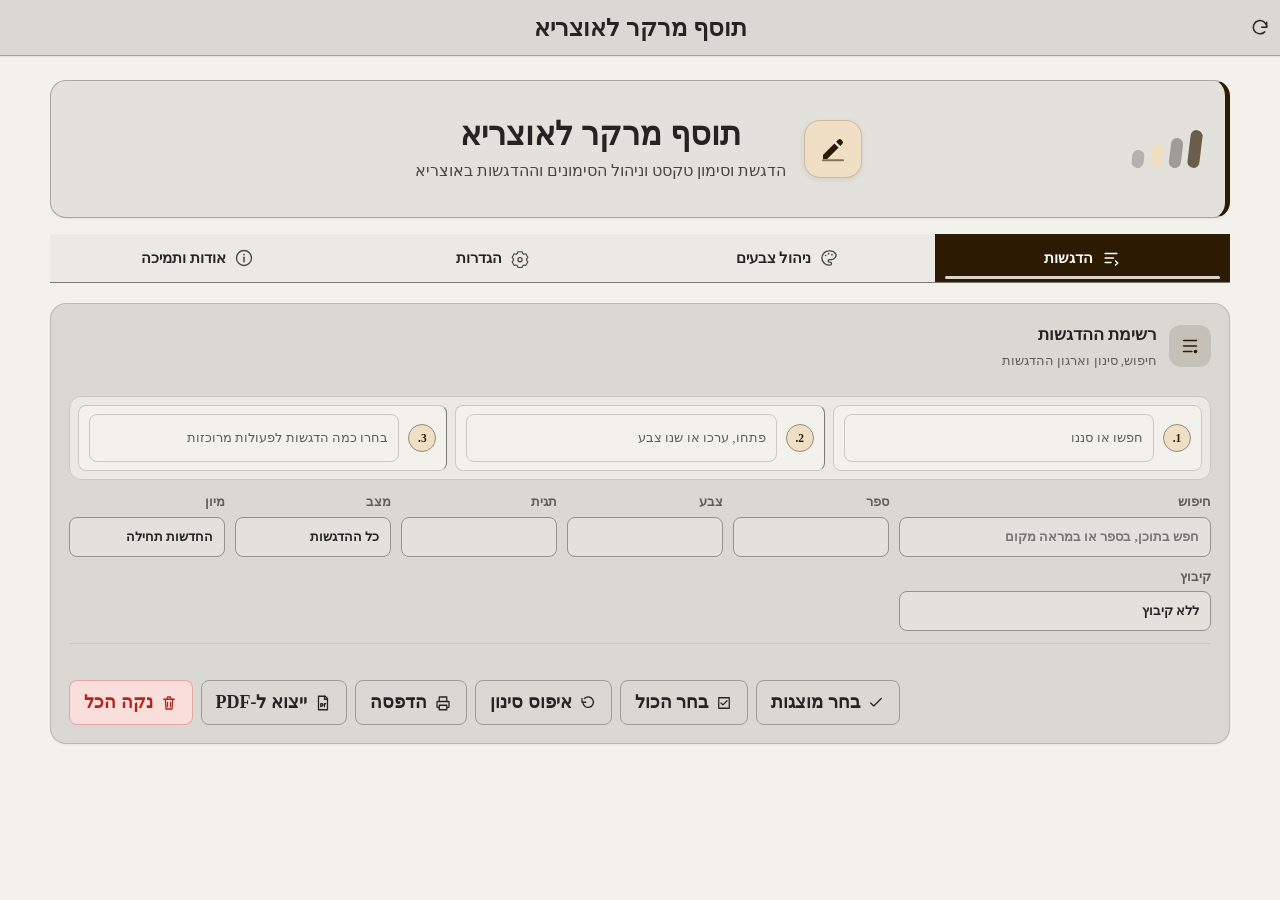
==== commit 0f99d8ee: "עורך הערות עשיר, ושדרוג חוויית השימוש בדף ## עורך ההערות  הערה על סימון היא עכשיו טקסט מעוצב, באותו " ====
--- a/index.html
+++ b/index.html
@@ -3,13 +3,20 @@
 <head>
   <meta charset="utf-8" />
   <meta name="viewport" content="width=device-width, initial-scale=1" />
+  <!-- Only capabilities the page provably never uses are forbidden. `script-src`
+       and `style-src` are deliberately left alone: the page is served from
+       `file://`, where `'self'` does not resolve consistently across engines,
+       and `connect-src` has to stay open for the loopback upload channel that
+       `fs.beginBinaryWrite` hands out. -->
+  <meta http-equiv="Content-Security-Policy"
+        content="object-src 'none'; base-uri 'none'; frame-src 'none'; form-action 'none'" />
   <title>תוסף מרקר לאוצריא</title>
   <link rel="stylesheet" href="css/style.css" />
 </head>
 <body>
   <main class="app-shell">
     <header class="app-header topbar">
-      <button id="refreshBtn" class="icon-btn header-refresh" type="button" title="רענן" aria-label="רענן">
+      <button id="refreshBtn" class="icon-btn header-refresh" type="button" data-i18n-attr="title,aria-label" title="רענן" aria-label="רענן">
         <svg viewBox="0 0 24 24" fill="none" aria-hidden="true">
           <path d="M20 11a8 8 0 1 0-2.34 5.66" stroke="currentColor" stroke-width="1.8" stroke-linecap="round"/>
           <path d="M20 5v6h-6" stroke="currentColor" stroke-width="1.8" stroke-linecap="round" stroke-linejoin="round"/>
@@ -17,7 +24,7 @@
       </button>
       <div class="brand">
         <span class="brand-copy">
-          <h1>תוסף מרקר לאוצריא</h1>
+          <h1 data-i18n>תוסף מרקר לאוצריא</h1>
         </span>
       </div>
       <span class="header-spacer" aria-hidden="true"></span>
@@ -33,25 +40,35 @@
         </svg>
       </span>
       <div class="intro-copy">
-        <h2 id="pluginIntroTitle">תוסף מרקר לאוצריא</h2>
-        <p>הדגשת וסימון טקסט וניהול הסימונים וההדגשות באוצריא</p>
+        <h2 id="pluginIntroTitle" data-i18n>תוסף מרקר לאוצריא</h2>
+        <p data-i18n>הדגשת וסימון טקסט וניהול הסימונים וההדגשות באוצריא</p>
       </div>
       <span class="intro-palette" aria-hidden="true">
         <i></i><i></i><i></i><i></i>
       </span>
     </section>
-    <nav class="tabs" aria-label="לשוניות">
+
+    <div id="engineNotice" class="engine-notice" role="status" hidden>
+      <svg viewBox="0 0 24 24" aria-hidden="true"><circle cx="12" cy="12" r="9"/><path d="M12 11v6M12 7.5v.5"/></svg>
+      <span id="engineNoticeText"></span>
+    </div>
+
+    <nav class="tabs" aria-label="לשוניות" data-i18n-attr="aria-label">
       <button class="tab active" type="button" data-tab="highlights">
         <svg viewBox="0 0 24 24" fill="none" aria-hidden="true"><path d="M5 6.5h14M5 12h10M5 17.5h7" stroke="currentColor" stroke-width="1.8" stroke-linecap="round"/><path d="M17.5 15.5 20 18l-2.5 2.5" stroke="currentColor" stroke-width="1.8" stroke-linecap="round" stroke-linejoin="round"/></svg>
-        <span>הדגשות</span>
+        <span data-i18n>הדגשות</span>
       </button>
       <button class="tab" type="button" data-tab="colors">
         <svg viewBox="0 0 24 24" fill="none" aria-hidden="true"><path d="M12 3.5a8.5 8.5 0 1 0 0 17h1.2a1.8 1.8 0 0 0 0-3.6h-.7a1.5 1.5 0 0 1 0-3h2.2A5.8 5.8 0 0 0 20.5 8 8.5 8.5 0 0 0 12 3.5Z" stroke="currentColor" stroke-width="1.6"/><circle cx="8" cy="9" r="1" fill="currentColor"/><circle cx="11.5" cy="6.8" r="1" fill="currentColor"/><circle cx="15.5" cy="8" r="1" fill="currentColor"/></svg>
-        <span>ניהול צבעים</span>
+        <span data-i18n>ניהול צבעים</span>
       </button>
       <button class="tab" type="button" data-tab="settings">
         <svg viewBox="0 0 24 24" fill="none" aria-hidden="true"><path d="M9.5 4.5h5l.6 2.1 1.8 1 2.1-.6 2.5 4.3-1.5 1.6v2.1l1.5 1.6-2.5 4.3-2.1-.6-1.8 1-.6 2.1h-5l-.6-2.1-1.8-1-2.1.6-2.5-4.3L4 15v-2.1l-1.5-1.6L5 7l2.1.6 1.8-1 .6-2.1Z" stroke="currentColor" stroke-width="1.35" stroke-linejoin="round"/><circle cx="12" cy="14" r="2.5" stroke="currentColor" stroke-width="1.5"/></svg>
-        <span>הגדרות</span>
+        <span data-i18n>הגדרות</span>
+      </button>
+      <button class="tab" type="button" data-tab="about">
+        <svg viewBox="0 0 24 24" fill="none" aria-hidden="true"><circle cx="12" cy="12" r="9" stroke="currentColor" stroke-width="1.6"/><path d="M12 11v5.5" stroke="currentColor" stroke-width="1.8" stroke-linecap="round"/><circle cx="12" cy="7.9" r="1.1" fill="currentColor"/></svg>
+        <span data-i18n>אודות ותמיכה</span>
       </button>
     </nav>
 
@@ -59,87 +76,97 @@
       <div class="panel-toolbar">
         <div class="highlights-toolbar-heading">
           <span class="section-heading-icon" aria-hidden="true"><svg viewBox="0 0 24 24" fill="none"><path d="M5 6h14M5 12h14M5 18h9" stroke="currentColor" stroke-width="1.8" stroke-linecap="round"/><circle cx="18" cy="18" r="2" fill="currentColor"/></svg></span>
-          <div><h2>רשימת ההדגשות</h2><p>חיפוש, סינון וארגון ההדגשות</p></div>
+          <div><h2 data-i18n>רשימת ההדגשות</h2><p data-i18n>חיפוש, סינון וארגון ההדגשות</p></div>
         </div>
         <div class="workflow-guide" role="note">
-          <span><strong>1.</strong> חפשו או סננו</span>
-          <span><strong>2.</strong> פתחו, ערכו או שנו צבע</span>
-          <span><strong>3.</strong> בחרו כמה הדגשות לפעולות מרוכזות</span>
+          <span><strong>1.</strong> <span data-i18n>חפשו או סננו</span></span>
+          <span><strong>2.</strong> <span data-i18n>פתחו, ערכו או שנו צבע</span></span>
+          <span><strong>3.</strong> <span data-i18n>בחרו כמה הדגשות לפעולות מרוכזות</span></span>
         </div>
         <div class="filters">
-          <label class="search-filter">חיפוש
-            <input id="highlightSearch" type="search" placeholder="חפש בתוכן, בספר או במראה מקום" autocomplete="off" aria-keyshortcuts="Control+F Meta+F" />
-          </label>
-          <label>ספר
+          <label class="search-filter"><span data-i18n>חיפוש</span>
+            <input id="highlightSearch" type="search" data-i18n-attr="placeholder" placeholder="חפש בתוכן, בספר או במראה מקום" autocomplete="off" aria-keyshortcuts="Control+F Meta+F" />
+          </label>
+          <label><span data-i18n>ספר</span>
             <select id="bookFilter"></select>
           </label>
-          <label>צבע
+          <label><span data-i18n>צבע</span>
             <select id="colorFilter"></select>
           </label>
-          <label>תגית
+          <label><span data-i18n>תגית</span>
             <select id="tagFilter"></select>
           </label>
-          <label>מצב
+          <label><span data-i18n>מצב</span>
             <select id="statusFilter">
-              <option value="all">כל ההדגשות</option>
-              <option value="favorites">מועדפות בלבד</option>
-              <option value="stale">דורשות תיקון</option>
+              <option value="all" data-i18n>כל ההדגשות</option>
+              <option value="favorites" data-i18n>מועדפות בלבד</option>
+              <option value="noted" data-i18n>עם הערה</option>
+              <option value="tagged" data-i18n>עם תגית</option>
+              <option value="stale" data-i18n>דורשות תיקון</option>
             </select>
           </label>
-          <label>מיון
+          <label><span data-i18n>מיון</span>
             <select id="sortHighlights">
-              <option value="newest">החדשות תחילה</option>
-              <option value="oldest">הישנות תחילה</option>
-              <option value="book">לפי ספר</option>
-              <option value="location">לפי מיקום בספר</option>
-              <option value="color">לפי צבע</option>
-              <option value="favorites">מועדפות תחילה</option>
+              <option value="newest" data-i18n>החדשות תחילה</option>
+              <option value="oldest" data-i18n>הישנות תחילה</option>
+              <option value="book" data-i18n>לפי ספר</option>
+              <option value="location" data-i18n>לפי מיקום בספר</option>
+              <option value="color" data-i18n>לפי צבע</option>
+              <option value="favorites" data-i18n>מועדפות תחילה</option>
             </select>
           </label>
-          <label>קיבוץ
+          <label><span data-i18n>קיבוץ</span>
             <select id="groupHighlights">
-              <option value="none">ללא קיבוץ</option>
-              <option value="book">לפי ספר</option>
-              <option value="color">לפי צבע</option>
-              <option value="tag">לפי תגית</option>
-              <option value="date">לפי תאריך</option>
+              <option value="none" data-i18n>ללא קיבוץ</option>
+              <option value="book" data-i18n>לפי ספר</option>
+              <option value="color" data-i18n>לפי צבע</option>
+              <option value="tag" data-i18n>לפי תגית</option>
+              <option value="date" data-i18n>לפי תאריך</option>
             </select>
           </label>
         </div>
+        <div id="summaryStrip" class="summary-strip" role="group" aria-label="סינון מהיר" data-i18n-attr="aria-label"></div>
         <div class="toolbar-actions">
           <span id="resultsCount" class="results-count" aria-live="polite"></span>
-          <button id="selectVisibleBtn" class="secondary-btn" type="button" aria-keyshortcuts="Control+A Meta+A" title="בחר את תוצאות הסינון (Ctrl+A)"><svg class="btn-icon" viewBox="0 0 24 24" aria-hidden="true"><path d="m5 12 4 4L19 6"/></svg><span>בחר מוצגות</span></button>
-          <button id="selectAllBtn" class="secondary-btn" type="button"><svg class="btn-icon" viewBox="0 0 24 24" aria-hidden="true"><path d="M5 5h14v14H5z"/><path d="m8 12 2.5 2.5L16 9"/></svg><span>בחר הכול</span></button>
-          <button id="resetFiltersBtn" class="secondary-btn" type="button"><svg class="btn-icon" viewBox="0 0 24 24" aria-hidden="true"><path d="M4 6v5h5"/><path d="M5.2 11A7 7 0 1 0 7 6.2"/></svg><span>איפוס סינון</span></button>
-          <button id="clearAllBtn" class="danger-btn" type="button"><svg class="btn-icon" viewBox="0 0 24 24" aria-hidden="true"><path d="M5 7h14M10 11v6M14 11v6M7 7l1 13h8l1-13M9 7l1-3h4l1 3"/></svg><span>נקה הכל</span></button>
+          <button id="selectVisibleBtn" class="secondary-btn" type="button" aria-keyshortcuts="Control+A Meta+A" data-i18n-attr="title" title="בחר את תוצאות הסינון (Ctrl+A)"><svg class="btn-icon" viewBox="0 0 24 24" aria-hidden="true"><path d="m5 12 4 4L19 6"/></svg><span data-i18n>בחר מוצגות</span></button>
+          <button id="selectAllBtn" class="secondary-btn" type="button"><svg class="btn-icon" viewBox="0 0 24 24" aria-hidden="true"><path d="M5 5h14v14H5z"/><path d="m8 12 2.5 2.5L16 9"/></svg><span data-i18n>בחר הכול</span></button>
+          <button id="resetFiltersBtn" class="secondary-btn" type="button"><svg class="btn-icon" viewBox="0 0 24 24" aria-hidden="true"><path d="M4 6v5h5"/><path d="M5.2 11A7 7 0 1 0 7 6.2"/></svg><span data-i18n>איפוס סינון</span></button>
+          <button id="printBtn" class="secondary-btn" type="button"><svg class="btn-icon" viewBox="0 0 24 24" aria-hidden="true"><path d="M7 9V4h10v5"/><path d="M7 18H5a1 1 0 0 1-1-1v-6a1 1 0 0 1 1-1h14a1 1 0 0 1 1 1v6a1 1 0 0 1-1 1h-2"/><path d="M7 15h10v6H7z"/></svg><span data-i18n>הדפסה</span></button>
+          <button id="exportPdfBtn" class="secondary-btn" type="button"><svg class="btn-icon" viewBox="0 0 24 24" aria-hidden="true"><path d="M6 3h9l3 3v15H6z"/><path d="M14 3v4h4"/><path d="M9 17v-4h1.5a1.5 1.5 0 0 1 0 3H9M14 17v-4h1.6"/></svg><span data-i18n>ייצוא ל-PDF</span></button>
+          <button id="clearAllBtn" class="danger-btn" type="button"><svg class="btn-icon" viewBox="0 0 24 24" aria-hidden="true"><path d="M5 7h14M10 11v6M14 11v6M7 7l1 13h8l1-13M9 7l1-3h4l1 3"/></svg><span data-i18n>נקה הכל</span></button>
         </div>
       </div>
       <div id="bulkActions" class="bulk-actions" hidden>
         <strong id="selectedCount"></strong>
-        <label>שינוי צבע
+        <label><span data-i18n>שינוי צבע</span>
           <select id="bulkColor"></select>
         </label>
-        <button id="applyBulkColorBtn" class="secondary-btn" type="button"><svg class="btn-icon" viewBox="0 0 24 24" aria-hidden="true"><path d="M4 16.7 15.9 4.8a2.1 2.1 0 0 1 3 0l.3.3a2.1 2.1 0 0 1 0 3L7.3 20H4v-3.3Z"/><path d="M4 21h16"/></svg><span>החל צבע</span></button>
-        <label>הוספת תגיות
-          <input id="bulkTags" type="text" maxlength="500" placeholder="אמונה, לעיון" />
-        </label>
-        <button id="applyBulkTagsBtn" class="secondary-btn" type="button"><svg class="btn-icon" viewBox="0 0 24 24" aria-hidden="true"><path d="M4 7.5h9M4 12h6M4 16.5h8"/><path d="M16 14v6M13 17h6"/></svg><span>הוסף תגיות</span></button>
-        <button id="exportSelectedBtn" class="secondary-btn" type="button"><svg class="btn-icon" viewBox="0 0 24 24" aria-hidden="true"><path d="M12 4v11M8 11l4 4 4-4M5 19h14"/></svg><span>ייצוא נבחרים</span></button>
-        <button id="deleteSelectedBtn" class="danger-btn" type="button" aria-keyshortcuts="Delete"><svg class="btn-icon" viewBox="0 0 24 24" aria-hidden="true"><path d="M5 7h14M10 11v6M14 11v6M7 7l1 13h8l1-13M9 7l1-3h4l1 3"/></svg><span>מחק נבחרים</span></button>
-        <button id="clearSelectionBtn" class="secondary-btn" type="button"><svg class="btn-icon" viewBox="0 0 24 24" aria-hidden="true"><path d="m7 7 10 10M17 7 7 17"/></svg><span>בטל בחירה</span></button>
+        <button id="applyBulkColorBtn" class="secondary-btn" type="button"><svg class="btn-icon" viewBox="0 0 24 24" aria-hidden="true"><path d="M4 16.7 15.9 4.8a2.1 2.1 0 0 1 3 0l.3.3a2.1 2.1 0 0 1 0 3L7.3 20H4v-3.3Z"/><path d="M4 21h16"/></svg><span data-i18n>החל צבע</span></button>
+        <label><span data-i18n>הוספת תגיות</span>
+          <input id="bulkTags" type="text" maxlength="500" data-i18n-attr="placeholder" placeholder="אמונה, לעיון" />
+        </label>
+        <button id="applyBulkTagsBtn" class="secondary-btn" type="button"><svg class="btn-icon" viewBox="0 0 24 24" aria-hidden="true"><path d="M4 7.5h9M4 12h6M4 16.5h8"/><path d="M16 14v6M13 17h6"/></svg><span data-i18n>הוסף תגיות</span></button>
+        <button id="exportSelectedBtn" class="secondary-btn" type="button"><svg class="btn-icon" viewBox="0 0 24 24" aria-hidden="true"><path d="M12 4v11M8 11l4 4 4-4M5 19h14"/></svg><span data-i18n>ייצוא נבחרים</span></button>
+        <button id="deleteSelectedBtn" class="danger-btn" type="button" aria-keyshortcuts="Delete"><svg class="btn-icon" viewBox="0 0 24 24" aria-hidden="true"><path d="M5 7h14M10 11v6M14 11v6M7 7l1 13h8l1-13M9 7l1-3h4l1 3"/></svg><span data-i18n>מחק נבחרים</span></button>
+        <button id="clearSelectionBtn" class="secondary-btn" type="button"><svg class="btn-icon" viewBox="0 0 24 24" aria-hidden="true"><path d="m7 7 10 10M17 7 7 17"/></svg><span data-i18n>בטל בחירה</span></button>
       </div>
       <div id="undoDeleteBar" class="undo-bar" hidden>
         <span id="undoDeleteText"></span>
-        <button id="undoDeleteBtn" class="secondary-btn" type="button"><svg class="btn-icon" viewBox="0 0 24 24" aria-hidden="true"><path d="M9 7 4 12l5 5"/><path d="M5 12h8a6 6 0 0 1 6 6"/></svg><span>ביטול מחיקה</span></button>
-        <button id="dismissUndoBtn" class="icon-btn" type="button" aria-label="סגור">
+        <button id="undoDeleteBtn" class="secondary-btn" type="button"><svg class="btn-icon" viewBox="0 0 24 24" aria-hidden="true"><path d="M9 7 4 12l5 5"/><path d="M5 12h8a6 6 0 0 1 6 6"/></svg><span data-i18n>ביטול מחיקה</span></button>
+        <button id="dismissUndoBtn" class="icon-btn" type="button" data-i18n-attr="aria-label" aria-label="סגור">
           <svg viewBox="0 0 24 24" fill="none" aria-hidden="true">
             <path d="m7 7 10 10M17 7 7 17" stroke="currentColor" stroke-width="1.8" stroke-linecap="round"/>
           </svg>
         </button>
       </div>
+      <!-- Shown only on paper: ui.print and ui.exportPdf render this page. -->
+      <header class="print-header" aria-hidden="true">
+        <h2 id="printHeading"></h2>
+        <p id="printMeta"></p>
+      </header>
       <div id="highlightsList" class="highlights-list" aria-live="polite"></div>
       <div class="load-more-row">
-        <button id="loadMoreBtn" class="secondary-btn" type="button" hidden><svg class="btn-icon" viewBox="0 0 24 24" aria-hidden="true"><path d="M12 5v14M7 14l5 5 5-5"/></svg><span>טען עוד</span></button>
+        <button id="loadMoreBtn" class="secondary-btn" type="button" hidden><svg class="btn-icon" viewBox="0 0 24 24" aria-hidden="true"><path d="M12 5v14M7 14l5 5 5-5"/></svg><span data-i18n>טען עוד</span></button>
       </div>
     </section>
 
@@ -149,23 +176,22 @@
 
         <section class="card accent-colors">
           <div class="card-title-row">
-            <h2><svg class="section-title-icon" viewBox="0 0 24 24" aria-hidden="true"><path d="M12 3.5a8.5 8.5 0 1 0 0 17h1.2a1.8 1.8 0 0 0 0-3.6h-.7a1.5 1.5 0 0 1 0-3h2.2A5.8 5.8 0 0 0 20.5 8 8.5 8.5 0 0 0 12 3.5Z"/><circle cx="8" cy="9" r="1"/><circle cx="11.5" cy="6.8" r="1"/><circle cx="15.5" cy="8" r="1"/></svg><span>צבעים</span></h2>
-            <button id="addColorBtn" class="secondary-btn" type="button"><svg class="btn-icon" viewBox="0 0 24 24" aria-hidden="true"><path d="M12 5v14M5 12h14"/></svg><span>הוסף צבע</span></button>
+            <h2><svg class="section-title-icon" viewBox="0 0 24 24" aria-hidden="true"><path d="M12 3.5a8.5 8.5 0 1 0 0 17h1.2a1.8 1.8 0 0 0 0-3.6h-.7a1.5 1.5 0 0 1 0-3h2.2A5.8 5.8 0 0 0 20.5 8 8.5 8.5 0 0 0 12 3.5Z"/><circle cx="8" cy="9" r="1"/><circle cx="11.5" cy="6.8" r="1"/><circle cx="15.5" cy="8" r="1"/></svg><span data-i18n>צבעים</span></h2>
+            <button id="addColorBtn" class="secondary-btn" type="button"><svg class="btn-icon" viewBox="0 0 24 24" aria-hidden="true"><path d="M12 5v14M5 12h14"/></svg><span data-i18n>הוסף צבע</span></button>
           </div>
           <div class="color-guide" role="note">
             <svg viewBox="0 0 24 24" aria-hidden="true"><path d="M12 3.5a8.5 8.5 0 1 0 0 17h1.2a1.8 1.8 0 0 0 0-3.6h-.7a1.5 1.5 0 0 1 0-3h2.2A5.8 5.8 0 0 0 20.5 8 8.5 8.5 0 0 0 12 3.5Z"/><circle cx="8" cy="9" r="1"/><circle cx="11.5" cy="6.8" r="1"/><circle cx="15.5" cy="8" r="1"/></svg>
             <div>
-              <strong>כך מנהלים את מגש הצבעים</strong>
-              <span>בחרו גוון ושם, הפעילו אותו ופתחו את עריכת הסגנון. סדר הרשימה הוא גם סדר הצבעים בתפריט.</span>
+              <strong data-i18n>כך מנהלים את מגש הצבעים</strong>
+              <span data-i18n>בחרו גוון ושם, הפעילו אותו ופתחו את עריכת הסגנון. סדר הרשימה הוא גם סדר הצבעים בתפריט.</span>
               <small id="menuColorLimitNote"></small>
             </div>
           </div>
           <div id="colorsEditor" class="colors-editor"></div>
-          <div class="centered-actions" style="padding: 12px 16px 16px;">
-            <button id="resetColorsBtn" class="secondary-btn" type="button"><svg class="btn-icon" viewBox="0 0 24 24" aria-hidden="true"><path d="M4 6v5h5"/><path d="M5.2 11A7 7 0 1 0 7 6.2"/></svg><span>איפוס צבעים</span></button>
-          </div>
-        </section>
-
+          <div class="centered-actions colors-footer-actions">
+            <button id="resetColorsBtn" class="secondary-btn" type="button"><svg class="btn-icon" viewBox="0 0 24 24" aria-hidden="true"><path d="M4 6v5h5"/><path d="M5.2 11A7 7 0 1 0 7 6.2"/></svg><span data-i18n>איפוס צבעים</span></button>
+          </div>
+        </section>
       </form>
     </section>
 
@@ -174,112 +200,189 @@
         <div id="preferencesAutoSaveStatus" class="autosave-status" role="status" hidden></div>
         <div class="settings-guide" role="note">
           <svg viewBox="0 0 24 24" aria-hidden="true"><circle cx="12" cy="12" r="9"/><path d="M12 11v6M12 7.5v.5"/></svg>
-          <span>כל שינוי בהגדרות נשמר אוטומטית. אפשר לשנות תצוגה, תפריט סימון, תגיות, ייצוא וגיבוי בלי ללחוץ על כפתור שמירה.</span>
-        </div>
-        <section class="card settings-card accent-display">
-          <div class="card-title-row"><h2><svg class="section-title-icon" viewBox="0 0 24 24" aria-hidden="true"><path d="M4 5h16v14H4z"/><path d="M8 9h8M8 13h5"/></svg><span>תצוגת ההדגשות</span></h2></div>
+          <span data-i18n>כל שינוי בהגדרות נשמר אוטומטית. אפשר לשנות תצוגה, תפריט סימון, תגיות, ייצוא וגיבוי בלי ללחוץ על כפתור שמירה.</span>
+        </div>
+
+        <section class="card accent-language">
+          <div class="card-title-row"><h2><svg class="section-title-icon" viewBox="0 0 24 24" aria-hidden="true"><circle cx="12" cy="12" r="9"/><path d="M3 12h18M12 3c2.5 3 2.5 15 0 18M12 3c-2.5 3-2.5 15 0 18"/></svg><span data-i18n>שפת התוסף</span></h2></div>
           <div class="settings-grid">
-            <label>סגנון תצוגה
+            <label><span data-i18n>שפה</span>
+              <select id="languageSelect" name="language">
+                <option value="auto" data-i18n>לפי שפת אוצריא</option>
+                <option value="he">עברית</option>
+                <option value="en">English</option>
+              </select>
+            </label>
+            <p class="card-note" data-i18n>הבחירה משפיעה גם על שמות הפריטים בתפריט הלחיצה הימנית.</p>
+          </div>
+        </section>
+
+        <section class="card accent-display">
+          <div class="card-title-row"><h2><svg class="section-title-icon" viewBox="0 0 24 24" aria-hidden="true"><path d="M4 5h16v14H4z"/><path d="M8 9h8M8 13h5"/></svg><span data-i18n>תצוגת ההדגשות</span></h2></div>
+          <div class="settings-grid">
+            <label><span data-i18n>סגנון תצוגה</span>
               <select id="viewMode" name="viewMode">
-                <option value="content">תוכן</option>
-                <option value="tiles">אריחים</option>
-                <option value="list">רשימה</option>
-                <option value="details">פרטים</option>
-                <option value="compact">פריטים קטנים</option>
+                <option value="content" data-i18n>תוכן</option>
+                <option value="tiles" data-i18n>אריחים</option>
+                <option value="list" data-i18n>רשימה</option>
+                <option value="details" data-i18n>פרטים</option>
+                <option value="compact" data-i18n>פריטים קטנים</option>
               </select>
             </label>
-            <label>סוג גופן
+            <label><span data-i18n>סוג גופן</span>
               <select id="fontFamily" name="fontFamily">
-                <option value="app">גופן אוצריא</option>
-                <option value="system">גופן המערכת</option>
-                <option value="FrankRuhlCLM">פרנק־רוהל</option>
-                <option value="TaameyDavidCLM">דוד</option>
-                <option value="TaameyAshkenaz">טעמי אשכנז</option>
-                <option value="KeterYG">כתר</option>
-                <option value="Shofar">שופר</option>
-                <option value="NotoSerifHebrew">נוטו</option>
-                <option value="NotoRashiHebrew">רש״י</option>
-                <option value="Tinos">טינוס</option>
-                <option value="Rubik">רוביק</option>
+                <option value="app" data-i18n>גופן אוצריא</option>
+                <option value="system" data-i18n>גופן המערכת</option>
+                <option value="FrankRuhlCLM" data-i18n>פרנק־רוהל</option>
+                <option value="TaameyDavidCLM" data-i18n>דוד</option>
+                <option value="TaameyAshkenaz" data-i18n>טעמי אשכנז</option>
+                <option value="KeterYG" data-i18n>כתר</option>
+                <option value="Shofar" data-i18n>שופר</option>
+                <option value="NotoSerifHebrew" data-i18n>נוטו</option>
+                <option value="NotoRashiHebrew" data-i18n>רש״י</option>
+                <option value="Tinos" data-i18n>טינוס</option>
+                <option value="Rubik" data-i18n>רוביק</option>
               </select>
             </label>
-            <label class="range-setting">גודל גופן <output id="fontSizeValue" for="fontSize"></output>
+            <label class="range-setting"><span data-i18n>גודל גופן</span> <output id="fontSizeValue" for="fontSize"></output>
               <input id="fontSize" name="fontSize" type="range" min="13" max="26" step="1" />
             </label>
-            <label class="range-setting">מרווח בין השורות <output id="lineHeightValue" for="lineHeight"></output>
+            <label class="range-setting"><span data-i18n>מרווח בין השורות</span> <output id="lineHeightValue" for="lineHeight"></output>
               <input id="lineHeight" name="lineHeight" type="range" min="1.2" max="2" step="0.1" />
             </label>
           </div>
         </section>
 
-        <section class="card settings-card centered-card accent-menu">
-          <div class="card-title-row"><h2><svg class="section-title-icon" viewBox="0 0 24 24" aria-hidden="true"><path d="M4 16.7 15.9 4.8a2.1 2.1 0 0 1 3 0l.3.3a2.1 2.1 0 0 1 0 3L7.3 20H4v-3.3Z"/><path d="M4 21h16"/></svg><span>תפריט סימון</span></h2></div>
+        <section class="card centered-card accent-menu">
+          <div class="card-title-row"><h2><svg class="section-title-icon" viewBox="0 0 24 24" aria-hidden="true"><path d="M4 16.7 15.9 4.8a2.1 2.1 0 0 1 3 0l.3.3a2.1 2.1 0 0 1 0 3L7.3 20H4v-3.3Z"/><path d="M4 21h16"/></svg><span data-i18n>תפריט סימון</span></h2></div>
           <fieldset class="radio-group" id="menuStyleGroup">
-            <legend>סגנון תפריט</legend>
+            <legend data-i18n>סגנון תפריט</legend>
             <label>
               <input type="radio" name="menuStyle" value="buttonRow" />
-              <span>שורת צבעים</span>
-              <span class="radio-hint">בחירת צבע מהירה בשורה אחת</span>
+              <span data-i18n>שורת צבעים</span>
+              <span class="radio-hint" data-i18n>בחירה בלחיצה אחת. אוצריא מציגה ריבועי צבע בלבד — השם „מרקר” אינו מופיע לצידם.</span>
             </label>
             <label>
               <input type="radio" name="menuStyle" value="submenu" />
-              <span>תת-תפריט</span>
-              <span class="radio-hint">הצגת הצבעים ברשימה נפתחת</span>
+              <span data-i18n>תת-תפריט</span>
+              <span class="radio-hint" data-i18n>הצבעים ברשימה נפתחת תחת השם „מרקר”, עם אייקון.</span>
             </label>
           </fieldset>
-        </section>
-
-        <section class="card settings-card centered-card accent-tags">
-          <div class="card-title-row"><h2><svg class="section-title-icon" viewBox="0 0 24 24" aria-hidden="true"><path d="M4 6h9l7 7-7 7-9-9V6Z"/><circle cx="8" cy="10" r="1"/></svg><span>ניהול תגיות</span></h2></div>
-          <p class="card-note">שינוי שם, מיזוג או מחיקה בכל ההדגשות.</p>
+          <p class="card-note" data-i18n>תפריט ההקשר נרשם עם עליית אוצריא, גם בלי שהתוסף נפתח.</p>
+        </section>
+
+        <section class="card centered-card accent-tags">
+          <div class="card-title-row"><h2><svg class="section-title-icon" viewBox="0 0 24 24" aria-hidden="true"><path d="M4 6h9l7 7-7 7-9-9V6Z"/><circle cx="8" cy="10" r="1"/></svg><span data-i18n>ניהול תגיות</span></h2></div>
+          <p class="card-note" data-i18n>שינוי שם, מיזוג או מחיקה בכל ההדגשות.</p>
           <div class="tag-manager-grid">
-            <label>תגית קיימת<select id="manageTagSource"></select></label>
-            <label>שם או יעד חדש<input id="manageTagTarget" type="text" maxlength="40" placeholder="שם התגית" /></label>
-            <button id="renameTagBtn" class="secondary-btn" type="button"><svg class="btn-icon" viewBox="0 0 24 24" aria-hidden="true"><path d="m5 16 10.5-10.5a2.1 2.1 0 0 1 3 3L8 19H5v-3Z"/><path d="M4 21h16"/></svg><span>שנה שם</span></button>
-            <button id="mergeTagBtn" class="secondary-btn" type="button"><svg class="btn-icon" viewBox="0 0 24 24" aria-hidden="true"><path d="M5 7h6a4 4 0 0 1 4 4v6M19 17l-4 4-4-4"/></svg><span>מזג לתגית</span></button>
-            <button id="deleteTagBtn" class="danger-btn" type="button"><svg class="btn-icon" viewBox="0 0 24 24" aria-hidden="true"><path d="M5 7h14M10 11v6M14 11v6M7 7l1 13h8l1-13M9 7l1-3h4l1 3"/></svg><span>מחק תגית</span></button>
-          </div>
-        </section>
-
-        <section class="card settings-card centered-card accent-export">
-          <div class="card-title-row"><h2><svg class="section-title-icon" viewBox="0 0 24 24" aria-hidden="true"><path d="M6 3h9l3 3v15H6z"/><path d="M14 3v4h4M9 12h6M9 16h6"/></svg><span>תבנית ייצוא לקריאה</span></h2></div>
+            <label><span data-i18n>תגית קיימת</span><select id="manageTagSource"></select></label>
+            <label><span data-i18n>שם או יעד חדש</span><input id="manageTagTarget" type="text" maxlength="40" data-i18n-attr="placeholder" placeholder="שם התגית" /></label>
+            <button id="renameTagBtn" class="secondary-btn" type="button"><svg class="btn-icon" viewBox="0 0 24 24" aria-hidden="true"><path d="m5 16 10.5-10.5a2.1 2.1 0 0 1 3 3L8 19H5v-3Z"/><path d="M4 21h16"/></svg><span data-i18n>שנה שם</span></button>
+            <button id="mergeTagBtn" class="secondary-btn" type="button"><svg class="btn-icon" viewBox="0 0 24 24" aria-hidden="true"><path d="M5 7h6a4 4 0 0 1 4 4v6M19 17l-4 4-4-4"/></svg><span data-i18n>מזג לתגית</span></button>
+            <button id="deleteTagBtn" class="danger-btn" type="button"><svg class="btn-icon" viewBox="0 0 24 24" aria-hidden="true"><path d="M5 7h14M10 11v6M14 11v6M7 7l1 13h8l1-13M9 7l1-3h4l1 3"/></svg><span data-i18n>מחק תגית</span></button>
+          </div>
+        </section>
+
+        <section class="card centered-card accent-export">
+          <div class="card-title-row"><h2><svg class="section-title-icon" viewBox="0 0 24 24" aria-hidden="true"><path d="M6 3h9l3 3v15H6z"/><path d="M14 3v4h4M9 12h6M9 16h6"/></svg><span data-i18n>תבנית ייצוא לקריאה</span></h2></div>
           <div class="export-template-grid">
-            <label>פורמט
+            <label><span data-i18n>פורמט</span>
               <select id="humanExportFormat">
                 <option value="markdown">Markdown</option>
                 <option value="html">HTML</option>
-                <option value="text">טקסט פשוט</option>
+                <option value="text" data-i18n>טקסט פשוט</option>
               </select>
             </label>
-            <label class="toggle-row"><input id="exportIncludeBook" type="checkbox" /> שם הספר</label>
-            <label class="toggle-row"><input id="exportIncludeRef" type="checkbox" /> מראה מקום</label>
-            <label class="toggle-row"><input id="exportIncludeNote" type="checkbox" /> הערות</label>
-            <label class="toggle-row"><input id="exportIncludeTags" type="checkbox" /> תגיות</label>
-            <label class="toggle-row"><input id="exportIncludeDate" type="checkbox" /> תאריך</label>
-            <button id="exportVisibleHumanBtn" class="primary-btn" type="button"><svg class="btn-icon" viewBox="0 0 24 24" aria-hidden="true"><path d="M12 4v11M8 11l4 4 4-4M5 19h14"/></svg><span>ייצא את התוצאות המוצגות</span></button>
-          </div>
-        </section>
-
-        <section class="card settings-card centered-card accent-backup">
-          <div class="card-title-row"><h2><svg class="section-title-icon" viewBox="0 0 24 24" aria-hidden="true"><path d="M12 4a8 8 0 1 1-7.2 4.5"/><path d="M4 4v5h5M12 8v5l3 2"/></svg><span>גיבוי ושחזור</span></h2></div>
-          <p class="card-note backup-note">קובץ הגיבוי כולל את כל ההדגשות, הצבעים והגדרות התצוגה.</p>
+            <label class="toggle-row"><input id="exportIncludeBook" type="checkbox" /> <span data-i18n>שם הספר</span></label>
+            <label class="toggle-row"><input id="exportIncludeRef" type="checkbox" /> <span data-i18n>מראה מקום</span></label>
+            <label class="toggle-row"><input id="exportIncludeNote" type="checkbox" /> <span data-i18n>הערות</span></label>
+            <label class="toggle-row"><input id="exportIncludeTags" type="checkbox" /> <span data-i18n>תגיות</span></label>
+            <label class="toggle-row"><input id="exportIncludeDate" type="checkbox" /> <span data-i18n>תאריך</span></label>
+            <button id="exportVisibleHumanBtn" class="primary-btn" type="button"><svg class="btn-icon" viewBox="0 0 24 24" aria-hidden="true"><path d="M12 4v11M8 11l4 4 4-4M5 19h14"/></svg><span data-i18n>ייצא את התוצאות המוצגות</span></button>
+          </div>
+        </section>
+
+        <section class="card centered-card accent-backup">
+          <div class="card-title-row"><h2><svg class="section-title-icon" viewBox="0 0 24 24" aria-hidden="true"><path d="M12 4a8 8 0 1 1-7.2 4.5"/><path d="M4 4v5h5M12 8v5l3 2"/></svg><span data-i18n>גיבוי ושחזור</span></h2></div>
+          <p class="card-note backup-note" data-i18n>קובץ הגיבוי כולל את כל ההדגשות, הצבעים והגדרות התצוגה.</p>
+          <label class="toggle-row"><input id="autoBackupToggle" type="checkbox" /> <span data-i18n>גיבוי אוטומטי בתוך אוצריא</span></label>
+          <p class="card-note" data-i18n>הגיבוי האוטומטי נשמר במרחב הפרטי של התוסף ואינו דורש הרשאה או בחירת תיקייה.</p>
           <div class="backup-actions">
-            <button id="exportBackupBtn" class="secondary-btn" type="button"><svg class="btn-icon" viewBox="0 0 24 24" aria-hidden="true"><path d="M12 4v11M8 11l4 4 4-4M5 19h14"/></svg><span>ייצוא גיבוי</span></button>
-            <label>אופן הייבוא
+            <button id="exportBackupBtn" class="secondary-btn" type="button"><svg class="btn-icon" viewBox="0 0 24 24" aria-hidden="true"><path d="M12 4v11M8 11l4 4 4-4M5 19h14"/></svg><span data-i18n>ייצוא גיבוי</span></button>
+            <label><span data-i18n>אופן הייבוא</span>
               <select id="importMode">
-                <option value="merge">מיזוג עם הקיים</option>
-                <option value="replace">החלפת כל הנתונים</option>
+                <option value="merge" data-i18n>מיזוג עם הקיים</option>
+                <option value="replace" data-i18n>החלפת כל הנתונים</option>
               </select>
             </label>
-            <button id="importBackupBtn" class="secondary-btn" type="button"><svg class="btn-icon" viewBox="0 0 24 24" aria-hidden="true"><path d="M12 20V9M8 13l4-4 4 4M5 5h14"/></svg><span>ייבוא גיבוי</span></button>
-          </div>
-          <input id="backupFileInput" type="file" accept="application/json,.json" hidden />
+            <button id="importBackupBtn" class="secondary-btn" type="button"><svg class="btn-icon" viewBox="0 0 24 24" aria-hidden="true"><path d="M12 20V9M8 13l4-4 4 4M5 5h14"/></svg><span data-i18n>ייבוא גיבוי</span></button>
+          </div>
+          <div class="backup-actions">
+            <label><span data-i18n>גיבוי אוטומטי שמור</span><select id="autoBackupSelect"></select></label>
+            <button id="restoreAutoBackupBtn" class="secondary-btn" type="button"><svg class="btn-icon" viewBox="0 0 24 24" aria-hidden="true"><path d="M9 7 4 12l5 5"/><path d="M5 12h8a6 6 0 0 1 6 6"/></svg><span data-i18n>שחזור מגיבוי אוטומטי</span></button>
+          </div>
         </section>
 
         <div class="form-actions centered-actions">
-          <button id="resetPreferencesBtn" class="secondary-btn" type="button"><svg class="btn-icon" viewBox="0 0 24 24" aria-hidden="true"><path d="M4 6v5h5"/><path d="M5.2 11A7 7 0 1 0 7 6.2"/></svg><span>איפוס תצוגה</span></button>
+          <button id="resetPreferencesBtn" class="secondary-btn" type="button"><svg class="btn-icon" viewBox="0 0 24 24" aria-hidden="true"><path d="M4 6v5h5"/><path d="M5.2 11A7 7 0 1 0 7 6.2"/></svg><span data-i18n>איפוס תצוגה</span></button>
         </div>
       </form>
+    </section>
+
+    <section id="aboutTab" class="tab-panel" data-panel="about">
+      <section class="card accent-about">
+        <div class="card-title-row"><h2><svg class="section-title-icon" viewBox="0 0 24 24" aria-hidden="true"><circle cx="12" cy="12" r="9"/><path d="M12 11v5.5M12 7.9v.2"/></svg><span data-i18n>אודות התוסף</span></h2></div>
+        <dl class="about-grid">
+          <dt data-i18n>שם</dt><dd data-i18n>מרקר</dd>
+          <dt data-i18n>מפתח</dt><dd data-i18n>מיכאלוש</dd>
+          <dt data-i18n>גרסת התוסף</dt><dd id="aboutPluginVersion"></dd>
+          <dt data-i18n>גרסת אוצריא</dt><dd id="aboutHostVersion"></dd>
+          <dt data-i18n>מערכת</dt><dd id="aboutPlatform"></dd>
+          <dt data-i18n>מצב הרצה</dt><dd id="aboutRunMode"></dd>
+        </dl>
+        <div class="about-actions">
+          <button id="openHomepageBtn" class="secondary-btn" type="button"><svg class="btn-icon" viewBox="0 0 24 24" aria-hidden="true"><circle cx="12" cy="12" r="9"/><path d="M3 12h18M12 3c2.5 3 2.5 15 0 18M12 3c-2.5 3-2.5 15 0 18"/></svg><span data-i18n>דף הבית של התוסף</span></button>
+          <button id="openStoreBtn" class="secondary-btn" type="button"><svg class="btn-icon" viewBox="0 0 24 24" aria-hidden="true"><path d="M4 8h16l-1.2 11.2a1 1 0 0 1-1 .8H6.2a1 1 0 0 1-1-.8z"/><path d="M9 8V6a3 3 0 0 1 6 0v2"/></svg><span data-i18n>עמוד התוסף בחנות</span></button>
+          <button id="createShortcutBtn" class="secondary-btn" type="button" hidden><svg class="btn-icon" viewBox="0 0 24 24" aria-hidden="true"><path d="M5 5h6M5 5v6M5 5l7 7"/><path d="M14 14h5v5"/></svg><span data-i18n>קיצור דרך בשולחן העבודה</span></button>
+          <button id="createStartMenuShortcutBtn" class="secondary-btn" type="button" hidden><svg class="btn-icon" viewBox="0 0 24 24" aria-hidden="true"><path d="M4 4h7v7H4zM13 4h7v7h-7zM4 13h7v7H4zM13 13h7v7h-7z"/></svg><span data-i18n>הוספה לתפריט ההתחל</span></button>
+        </div>
+      </section>
+
+      <section class="card accent-support">
+        <div class="card-title-row"><h2><svg class="section-title-icon" viewBox="0 0 24 24" aria-hidden="true"><path d="M4 5h16v12H8l-4 3z"/><path d="M8 9h8M8 12.5h5"/></svg><span data-i18n>שליחת דיווח למפתח</span></h2></div>
+        <p class="card-note" data-i18n>הדיווח נשלח דרך אתר אוצריא ומועבר למפתח התוסף. לפני השליחה תוצג בקשת אישור של אוצריא.</p>
+        <form id="reportForm" class="report-form">
+          <label><span data-i18n>סוג הדיווח</span>
+            <select id="reportType">
+              <option value="bug" data-i18n>תקלה</option>
+              <option value="crash" data-i18n>קריסה</option>
+              <option value="content" data-i18n>בעיית תוכן</option>
+              <option value="other" data-i18n>אחר או הצעת שיפור</option>
+            </select>
+          </label>
+          <label><span data-i18n>פירוט הדיווח</span>
+            <textarea id="reportDetails" rows="6" maxlength="4000" required data-i18n-attr="placeholder" placeholder="מה קרה, מה ציפיתם שיקרה, ובאיזה ספר"></textarea>
+          </label>
+          <label id="reportEmailField"><span data-i18n>כתובת לחזרה (לא חובה)</span>
+            <input id="reportEmail" type="email" maxlength="200" autocomplete="email" data-i18n-attr="placeholder" placeholder="name@example.com" />
+            <span class="field-hint" data-i18n>אם הוגדרה כתובת בהגדרות דיווח השגיאות של אוצריא, היא תשמש במקום.</span>
+          </label>
+          <p class="card-note" data-i18n>לדיווח יצורפו אוטומטית גרסת התוסף, גרסת אוצריא, סוג המערכת ומספר ההדגשות.</p>
+          <div class="form-actions">
+            <button id="sendReportBtn" class="primary-btn" type="submit"><svg class="btn-icon" viewBox="0 0 24 24" aria-hidden="true"><path d="M4 12 20 4l-8 16-2-6z"/></svg><span data-i18n>שליחת הדיווח</span></button>
+          </div>
+        </form>
+      </section>
+
+      <section class="card accent-help">
+        <div class="card-title-row"><h2><svg class="section-title-icon" viewBox="0 0 24 24" aria-hidden="true"><path d="M4 6h16M4 12h16M4 18h10"/></svg><span data-i18n>קיצורי מקשים</span></h2></div>
+        <p class="card-note" data-i18n>אפשר לשנות או לבטל את הקיצורים במסך הגדרות ← קיצורי מקשים באוצריא.</p>
+        <dl class="about-grid">
+          <dt><kbd>Ctrl</kbd>+<kbd>Alt</kbd>+<kbd>H</kbd></dt><dd data-i18n>סימון הבחירה בצבע ברירת המחדל</dd>
+          <dt><kbd>Ctrl</kbd>+<kbd>Alt</kbd>+<kbd>M</kbd></dt><dd data-i18n>פתיחת רשימת ההדגשות</dd>
+          <dt><kbd>Ctrl</kbd>+<kbd>F</kbd></dt><dd data-i18n>חיפוש ברשימת ההדגשות</dd>
+        </dl>
+      </section>
     </section>
     </div>
   </main>
@@ -288,39 +391,39 @@
     <form id="addColorForm" method="dialog">
       <div class="dialog-title-row">
         <div>
-          <h2>הוספת צבע חדש</h2>
-          <p>בחרו גוון, שם וסגנון. הצבע יתווסף רק לאחר שמירה.</p>
-        </div>
-        <button id="closeAddColorDialogBtn" class="icon-btn" type="button" aria-label="סגור">
+          <h2 data-i18n>הוספת צבע חדש</h2>
+          <p data-i18n>בחרו גוון, שם וסגנון. הצבע יתווסף רק לאחר שמירה.</p>
+        </div>
+        <button id="closeAddColorDialogBtn" class="icon-btn" type="button" data-i18n-attr="aria-label" aria-label="סגור">
           <svg viewBox="0 0 24 24" fill="none" aria-hidden="true"><path d="m7 7 10 10M17 7 7 17" stroke="currentColor" stroke-width="1.8" stroke-linecap="round"/></svg>
         </button>
       </div>
       <div class="color-create-layout">
-        <label>שם הצבע
-          <input id="newColorLabel" type="text" maxlength="24" value="גוון חדש" autocomplete="off" />
-        </label>
-        <label>גוון
+        <label><span data-i18n>שם הצבע</span>
+          <input id="newColorLabel" type="text" maxlength="24" autocomplete="off" />
+        </label>
+        <label><span data-i18n>גוון</span>
           <div class="create-color-input"><input id="newColorPicker" type="color" value="#D8B4E2" /><input id="newColorHex" type="text" value="#D8B4E2" maxlength="7" inputmode="text" spellcheck="false" /></div>
         </label>
-        <label>אופן הסימון
+        <label><span data-i18n>אופן הסימון</span>
           <select id="newColorMarkerMode">
-            <option value="text-background">רקע לטקסט</option>
-            <option value="underline">קו תחתון</option>
-            <option value="box">מסגרת</option>
-            <option value="line-marker">צבע לטקסט</option>
+            <option value="text-background" data-i18n>רקע לטקסט</option>
+            <option value="underline" data-i18n>קו תחתון</option>
+            <option value="box" data-i18n>מסגרת</option>
+            <option value="line-marker" data-i18n>צבע לטקסט</option>
           </select>
         </label>
-        <label>שקיפות <output id="newColorOpacityOutput">45%</output>
+        <label><span data-i18n>שקיפות</span> <output id="newColorOpacityOutput">45%</output>
           <input id="newColorOpacity" type="range" min="0.15" max="1" step="0.05" value="0.45" />
         </label>
-        <label id="newColorRadiusField">עיגול פינות
+        <label id="newColorRadiusField"><span data-i18n>עיגול פינות</span>
           <input id="newColorRadius" type="range" min="0" max="16" step="1" value="4" />
         </label>
       </div>
-      <div id="newColorPreview" class="new-color-preview"><span>תצוגה מקדימה</span><strong>טקסט מסומן לדוגמה</strong></div>
+      <div id="newColorPreview" class="new-color-preview"><span data-i18n>תצוגה מקדימה</span><strong data-i18n>טקסט מסומן לדוגמה</strong></div>
       <div class="form-actions">
-        <button id="cancelAddColorBtn" class="secondary-btn" type="button">ביטול</button>
-        <button id="saveNewColorBtn" class="primary-btn" type="submit">שמור והוסף צבע</button>
+        <button id="cancelAddColorBtn" class="secondary-btn" type="button" data-i18n>ביטול</button>
+        <button id="saveNewColorBtn" class="primary-btn" type="submit" data-i18n>שמור והוסף צבע</button>
       </div>
     </form>
   </dialog>
@@ -328,36 +431,65 @@
   <dialog id="editHighlightDialog" class="edit-dialog">
     <form id="editHighlightForm" method="dialog">
       <div class="dialog-title-row">
-        <h2>עריכת הדגשה</h2>
-        <button id="closeEditDialogBtn" class="icon-btn" type="button" aria-label="סגור">
+        <h2 data-i18n>עריכת הדגשה</h2>
+        <button id="closeEditDialogBtn" class="icon-btn" type="button" data-i18n-attr="aria-label" aria-label="סגור">
           <svg viewBox="0 0 24 24" fill="none" aria-hidden="true">
             <path d="m7 7 10 10M17 7 7 17" stroke="currentColor" stroke-width="1.8" stroke-linecap="round"/>
           </svg>
         </button>
       </div>
       <p id="editHighlightPreview" class="edit-preview"></p>
-      <label>צבע
+      <label><span data-i18n>צבע</span>
         <select id="editHighlightColor"></select>
       </label>
-      <label>הערה אישית
-        <textarea id="editHighlightNote" maxlength="1000" rows="5" placeholder="אפשר להוסיף כאן הערה על ההדגשה"></textarea>
-      </label>
-      <label>תגיות
-        <input id="editHighlightTags" type="text" maxlength="500" placeholder="לדוגמה: אמונה, תפילה, לעיון" />
-        <span class="field-hint">יש להפריד תגיות בפסיקים. עד 12 תגיות.</span>
+
+      <div class="note-editor" role="group" aria-labelledby="editNoteLabel">
+        <span id="editNoteLabel" class="note-editor-label" data-i18n>הערה אישית</span>
+        <div id="noteToolbar" class="note-toolbar" role="toolbar" aria-label="עיצוב ההערה" data-i18n-attr="aria-label">
+          <button type="button" class="note-tool" data-rt-command="bold" aria-pressed="false" data-i18n-attr="title,aria-label" title="מודגש" aria-label="מודגש"><svg viewBox="0 0 24 24" aria-hidden="true"><path d="M7 5h6a3.5 3.5 0 0 1 0 7H7zM7 12h7a3.5 3.5 0 0 1 0 7H7z"/></svg></button>
+          <button type="button" class="note-tool" data-rt-command="italic" aria-pressed="false" data-i18n-attr="title,aria-label" title="נטוי" aria-label="נטוי"><svg viewBox="0 0 24 24" aria-hidden="true"><path d="M15 5h-5M14 19H9M13.5 5 10.5 19"/></svg></button>
+          <button type="button" class="note-tool" data-rt-command="underline" aria-pressed="false" data-i18n-attr="title,aria-label" title="קו תחתי" aria-label="קו תחתי"><svg viewBox="0 0 24 24" aria-hidden="true"><path d="M7 4v7a5 5 0 0 0 10 0V4M5 20h14"/></svg></button>
+          <button type="button" class="note-tool" data-rt-command="strike" aria-pressed="false" data-i18n-attr="title,aria-label" title="קו חוצה" aria-label="קו חוצה"><svg viewBox="0 0 24 24" aria-hidden="true"><path d="M5 12h14"/><path d="M16 7.5A4 4 0 0 0 12 5c-2.2 0-4 1.3-4 3.2 0 1.6 1.2 2.6 3 3.3M8 16.5A4 4 0 0 0 12 19c2.4 0 4-1.3 4-3.1 0-1-.4-1.8-1.2-2.4"/></svg></button>
+          <button type="button" class="note-tool" data-rt-command="mark" aria-pressed="false" data-i18n-attr="title,aria-label" title="הדגשה" aria-label="הדגשה"><svg viewBox="0 0 24 24" aria-hidden="true"><path d="M4 16.7 15.9 4.8a2.1 2.1 0 0 1 3 0l.3.3a2.1 2.1 0 0 1 0 3L7.3 20H4v-3.3Z"/><path d="M4 21h16"/></svg></button>
+          <button type="button" class="note-tool" data-rt-command="fontUp" data-i18n-attr="title,aria-label" title="הגדל כתב" aria-label="הגדל כתב"><svg viewBox="0 0 24 24" aria-hidden="true"><path d="m3 18 5-12 5 12M4.8 14h6.4"/><path d="M17 9v8M13 13h8"/></svg></button>
+          <button type="button" class="note-tool" data-rt-command="fontDown" data-i18n-attr="title,aria-label" title="הקטן כתב" aria-label="הקטן כתב"><svg viewBox="0 0 24 24" aria-hidden="true"><path d="m3 18 5-12 5 12M4.8 14h6.4"/><path d="M13 13h8"/></svg></button>
+          <button type="button" class="note-tool" data-rt-command="heading" aria-pressed="false" data-i18n-attr="title,aria-label" title="כותרת" aria-label="כותרת"><svg viewBox="0 0 24 24" aria-hidden="true"><path d="M4 5v14M12 5v14M4 12h8"/><path d="M16 19h5M16 19c0-3 4-3.6 4-6a2 2 0 0 0-4 0"/></svg></button>
+          <button type="button" class="note-tool" data-rt-command="bulletList" aria-pressed="false" data-i18n-attr="title,aria-label" title="רשימת תבליטים" aria-label="רשימת תבליטים"><svg viewBox="0 0 24 24" aria-hidden="true"><path d="M9 6h11M9 12h11M9 18h11"/><circle cx="5" cy="6" r="1.2"/><circle cx="5" cy="12" r="1.2"/><circle cx="5" cy="18" r="1.2"/></svg></button>
+          <button type="button" class="note-tool" data-rt-command="numberList" aria-pressed="false" data-i18n-attr="title,aria-label" title="רשימה ממוספרת" aria-label="רשימה ממוספרת"><svg viewBox="0 0 24 24" aria-hidden="true"><path d="M9 6h11M9 12h11M9 18h11"/><path d="M4 4.8h1V8M3.6 12h2l-2 2.5h2M3.6 16.5h1.9v1.6H4v.9h1.5v1.6H3.6"/></svg></button>
+          <button type="button" class="note-tool" data-rt-command="quote" aria-pressed="false" data-i18n-attr="title,aria-label" title="ציטוט" aria-label="ציטוט"><svg viewBox="0 0 24 24" aria-hidden="true"><path d="M9 7c-2.2 0-4 1.8-4 4s1.8 3.5 3.6 3.5c.2 2-.9 2.9-2.1 3.5M19 7c-2.2 0-4 1.8-4 4s1.8 3.5 3.6 3.5c.2 2-.9 2.9-2.1 3.5"/></svg></button>
+          <button type="button" class="note-tool" data-rt-link data-i18n-attr="title,aria-label" title="הוסף קישור" aria-label="הוסף קישור"><svg viewBox="0 0 24 24" aria-hidden="true"><path d="M10 13a4 4 0 0 0 5.7.4l2.6-2.6a4 4 0 0 0-5.7-5.7l-1.4 1.4"/><path d="M14 11a4 4 0 0 0-5.7-.4l-2.6 2.6a4 4 0 0 0 5.7 5.7l1.4-1.4"/></svg></button>
+          <button type="button" class="note-tool" data-rt-command="clear" data-i18n-attr="title,aria-label" title="נקה עיצוב" aria-label="נקה עיצוב"><svg viewBox="0 0 24 24" aria-hidden="true"><path d="M7 6h13M11 6l-2 9M20 20l-5-5M15 20l5-5"/></svg></button>
+        </div>
+        <div id="noteLinkBar" class="note-link-bar" hidden>
+<!-- Disabled while the bar is hidden: it sits inside #editHighlightForm, and
+               a hidden type="url" holding an invalid value would block every note save
+               with a validation message the user can never see. --><input id="noteLinkUrl" type="url" inputmode="url" dir="ltr" spellcheck="false" disabled data-i18n-attr="placeholder,aria-label" placeholder="https://example.com" aria-label="כתובת הקישור" />
+          <button id="noteLinkApply" class="secondary-btn" type="button" data-i18n>הוסף</button>
+          <button id="noteLinkCancel" class="secondary-btn" type="button" data-i18n>ביטול</button>
+        </div>
+        <div id="editHighlightNote" class="note-content" data-i18n-attr="data-placeholder" data-placeholder="כתוב כאן… (Ctrl + Enter לשמירה)"></div>
+        <span class="field-hint" data-i18n>אפשר להדגיש, לשנות גודל, להוסיף כותרת, רשימה, ציטוט וקישור.</span>
+      </div>
+      <label><span data-i18n>תגיות</span>
+        <input id="editHighlightTags" type="text" maxlength="500" data-i18n-attr="placeholder" placeholder="לדוגמה: אמונה, תפילה, לעיון" />
+        <span class="field-hint" data-i18n>יש להפריד תגיות בפסיקים. עד 12 תגיות.</span>
       </label>
       <label class="toggle-row edit-favorite-row">
-        <input id="editHighlightFavorite" type="checkbox" /> מועדפת
+        <input id="editHighlightFavorite" type="checkbox" /> <span data-i18n>מועדפת</span>
       </label>
       <div class="form-actions">
-        <button id="cancelEditHighlightBtn" class="secondary-btn" type="button"><svg class="btn-icon" viewBox="0 0 24 24" aria-hidden="true"><path d="m7 7 10 10M17 7 7 17"/></svg><span>ביטול</span></button>
-        <button class="primary-btn" type="submit"><svg class="btn-icon" viewBox="0 0 24 24" aria-hidden="true"><path d="M5 4h12l2 2v14H5z"/><path d="M8 4v6h8V4M8 20v-6h8v6"/></svg><span>שמור שינויים</span></button>
+        <button id="cancelEditHighlightBtn" class="secondary-btn" type="button"><svg class="btn-icon" viewBox="0 0 24 24" aria-hidden="true"><path d="m7 7 10 10M17 7 7 17"/></svg><span data-i18n>ביטול</span></button>
+        <button class="primary-btn" type="submit"><svg class="btn-icon" viewBox="0 0 24 24" aria-hidden="true"><path d="M5 4h12l2 2v14H5z"/><path d="M8 4v6h8V4M8 20v-6h8v6"/></svg><span data-i18n>שמור שינויים</span></button>
       </div>
     </form>
   </dialog>
 
   <script src="js/marker-domain.js"></script>
+  <script src="js/marker-i18n.js"></script>
+  <script src="i18n/en.js"></script>
   <script src="js/marker-runtime.js"></script>
-  <script src="js/app.js"></script>
+  <script src="js/marker-richtext.js"></script>
+  <script src="js/marker-core.js"></script>
+  <script src="js/marker-ui.js"></script>
 </body>
 </html>
--- a/css/style.css
+++ b/css/style.css
@@ -84,7 +84,7 @@
 h2 { margin: 0; font-size: 1em; font-weight: 800; color: var(--color-primary); }
 legend { padding: 0 4px; color: var(--color-on-surface-variant); font-size: .78em; }
 
-.tabs { display: grid; grid-template-columns: repeat(3, minmax(0, 1fr)); background: var(--color-surface); border: 1px solid var(--color-outline-variant); border-radius: var(--radius-pill); padding: 4px; gap: 4px; }
+.tabs { display: grid; grid-template-columns: repeat(4, minmax(0, 1fr)); background: var(--color-surface); border: 1px solid var(--color-outline-variant); border-radius: var(--radius-pill); padding: 4px; gap: 4px; }
 .tab { border: 0; border-radius: var(--radius-pill); background: transparent; color: var(--color-on-surface-variant); padding: 10px 12px; min-height: 42px; }
 .tab.active { background: var(--color-secondary-container); color: var(--color-on-secondary-container); font-weight: 800; }
 .tab-panel { display: none; }
@@ -193,7 +193,6 @@
 .range-setting { position: relative; }
 .range-setting output { position: absolute; inset-inline-end: 0; font-weight: 700; color: var(--color-primary); }
 input[type="range"] { width: 100%; min-height: 40px; accent-color: var(--color-primary); }
-.settings-note { padding: 0 16px 14px; }
 .form-actions { display: flex; justify-content: space-between; gap: 10px; }
 .backup-note { margin-bottom: 12px; }
 .backup-actions { display: flex; gap: 10px; padding: 0 16px 16px; flex-wrap: wrap; }
@@ -268,7 +267,6 @@
   font-weight: 700;
   vertical-align: middle;
 }
-.menu-badge.muted { background: var(--color-surface-container-highest); color: var(--color-on-surface-variant); font-weight: 400; }
 
 .radio-group {
   border: 0;
@@ -283,94 +281,11 @@
 .radio-group label input[type="radio"] { margin-top: 3px; flex: none; accent-color: var(--color-primary); }
 .radio-group label span:first-of-type { font-weight: 700; }
 .radio-hint { font-size: .75em; color: var(--color-on-surface-variant); display: block; }
-
-/* ── Color Picker Popup ────────────────────────────────────────────────────── */
-/* מוצג מעל תוכן התוסף כשמצב התפריט הוא 'picker' */
-.color-picker-popup {
-  position: fixed;
-  bottom: 24px;
-  inset-inline-start: 50%;
-  transform: translateX(50%) translateY(20px);
-  opacity: 0;
-  pointer-events: none;
-  transition: opacity .18s, transform .18s;
-  background: var(--color-surface);
-  border: 1px solid var(--color-outline-variant);
-  border-radius: var(--radius-xl);
-  box-shadow: var(--shadow-xl);
-  display: flex;
-  align-items: center;
-  gap: 6px;
-  padding: 8px 12px;
-  z-index: 200;
-  direction: rtl;
-}
-/* RTL: translateX הפוך */
-[dir="rtl"] .color-picker-popup {
-  transform: translateX(-50%) translateY(20px);
-}
-.color-picker-popup.visible {
-  opacity: 1;
-  pointer-events: auto;
-  transform: translateX(-50%) translateY(0);
-}
-[dir="rtl"] .color-picker-popup.visible {
-  transform: translateX(50%) translateY(0);
-}
 .picker-label {
   font-size: .84em;
   color: var(--color-on-surface-variant);
   white-space: nowrap;
 }
-.picker-pencil {
-  color: var(--color-on-surface-variant);
-  display: flex;
-  align-items: center;
-}
-.picker-colors {
-  display: flex;
-  gap: 6px;
-  align-items: center;
-}
-.picker-color-btn {
-  width: 32px;
-  height: 32px;
-  border-radius: var(--radius-sm);
-  border: 2px solid transparent;
-  box-shadow: var(--shadow-sm);
-  transition: transform .12s, box-shadow .12s, border-color .12s;
-  flex-shrink: 0;
-  padding: 0;
-}
-.picker-color-btn:hover {
-  transform: scale(1.18);
-  box-shadow: var(--shadow-sm);
-  border-color: var(--border-subtle);
-  background-image: none;
-}
-.picker-close {
-  border: 0;
-  background: transparent;
-  color: var(--color-on-surface-variant);
-  font-size: .9em;
-  padding: 2px 4px;
-  border-radius: var(--radius-sm);
-  min-height: unset;
-  line-height: 1;
-}
-.picker-remove-btn {
-  border: 1.5px solid var(--color-error);
-  background: transparent;
-  color: var(--color-error);
-  font-size: .8em;
-  padding: 3px 7px;
-  border-radius: var(--radius-pill);
-  min-height: unset;
-  line-height: 1;
-  font-weight: 700;
-  white-space: nowrap;
-}
-.picker-remove-btn:hover { background: var(--color-error-container); background-image: none; }
 
 
 .fade-in { animation: fadeIn .20s ease-out; }
@@ -765,6 +680,12 @@
   pointer-events: none;
 }
 .otz-select { position: relative; width: 100%; min-width: 0; }
+/* The focusable element is the visually hidden native select, so its focus
+   ring has to be drawn on the trigger the user can actually see. */
+.otz-native-select:focus-visible + .otz-select .otz-select-trigger {
+  outline: 2px solid var(--color-primary);
+  outline-offset: 2px;
+}
 .otz-select > summary { list-style: none; }
 .otz-select > summary::-webkit-details-marker { display: none; }
 .otz-select-trigger {
@@ -1249,17 +1170,6 @@
   gap: 4px;
   margin-inline: auto;
 }
-.brand-icon {
-  width: 42px;
-  height: 42px;
-  display: inline-grid;
-  place-items: center;
-  border-radius: var(--radius-lg);
-  background: var(--color-primary);
-  color: var(--color-on-primary);
-  box-shadow: var(--shadow-xs);
-}
-.brand-icon svg { width: 25px; height: 25px; }
 .header-refresh, .header-spacer {
   width: 42px;
   min-width: 42px;
@@ -1410,24 +1320,6 @@
   text-overflow: ellipsis;
 }
 
-.brand-icon {
-  width: 36px;
-  height: 36px;
-  border-radius: var(--radius-md);
-  background: var(--color-primary-container);
-  color: var(--color-on-primary-container);
-  box-shadow: none;
-}
-
-.brand-icon svg {
-  width: 22px;
-  height: 22px;
-}
-
-.brand-icon svg path:nth-child(2) {
-  stroke: currentColor;
-}
-
 .header-refresh,
 .header-spacer {
   width: 40px;
@@ -1456,7 +1348,7 @@
   z-index: 8;
   margin: 0 -20px 18px;
   padding: 6px 20px;
-  grid-template-columns: repeat(3, minmax(96px, 160px));
+  grid-template-columns: repeat(4, minmax(84px, 150px));
   justify-content: center;
   gap: 4px;
   border: 0;
@@ -1793,7 +1685,7 @@
   .tabs {
     margin-inline: -12px;
     padding-inline: 12px;
-    grid-template-columns: repeat(3, minmax(0, 1fr));
+    grid-template-columns: repeat(4, minmax(0, 1fr));
   }
 
   .filters {
@@ -2086,14 +1978,6 @@
   min-width: 0;
 }
 
-.intro-eyebrow {
-  display: inline-block;
-  margin-bottom: 2px;
-  color: var(--color-primary);
-  font-size: .7em;
-  font-weight: 700;
-}
-
 .intro-copy h2 {
   color: var(--color-on-surface);
   font-size: 1.35em;
@@ -2150,7 +2034,7 @@
   top: 0;
   z-index: 8;
   display: grid;
-  grid-template-columns: repeat(3, minmax(0, 1fr));
+  grid-template-columns: repeat(4, minmax(0, 1fr));
   gap: 0;
   padding: 0;
   margin-block: 0 18px;
@@ -2994,3 +2878,353 @@
   .highlights-list[data-view="content"] .row-actions { justify-content: stretch; }
   .highlights-list[data-view="content"] .row-actions > * { flex: 1 1 120px; }
 }
+
+/* ── About, support and engine notice ──────────────────────────────────────
+   Same primitives as the rest of the page: theme roles only, radius tokens
+   only, and no component-level colour that a role already covers.          */
+
+.engine-notice {
+  display: flex;
+  align-items: flex-start;
+  gap: 10px;
+  padding: 10px 14px;
+  border: 1px solid var(--color-outline-variant);
+  border-inline-start: 4px solid var(--color-secondary);
+  border-radius: var(--radius-lg);
+  background: var(--color-secondary-container);
+  color: var(--color-on-secondary-container);
+  font-size: .82em;
+}
+
+.engine-notice[hidden] { display: none; }
+
+.engine-notice svg {
+  flex: none;
+  inline-size: 20px;
+  block-size: 20px;
+  fill: none;
+  stroke: currentColor;
+  stroke-width: 1.6;
+  stroke-linecap: round;
+}
+
+.card.accent-language { --section-accent: color-mix(in srgb, var(--color-secondary) 55%, var(--color-primary)); }
+.card.accent-about { --section-accent: var(--color-primary); }
+.card.accent-support { --section-accent: color-mix(in srgb, var(--color-primary) 55%, var(--color-error)); }
+.card.accent-help { --section-accent: var(--color-outline); }
+
+.about-grid {
+  display: grid;
+  grid-template-columns: minmax(120px, auto) minmax(0, 1fr);
+  gap: 8px 14px;
+  margin: 0;
+  padding: 12px 16px 16px;
+}
+
+.about-grid dt {
+  color: var(--color-on-surface-variant);
+  font-size: .82em;
+}
+
+.about-grid dd {
+  margin: 0;
+  overflow-wrap: anywhere;
+  font-size: .86em;
+}
+
+.about-grid kbd {
+  display: inline-block;
+  min-inline-size: 26px;
+  padding: 2px 6px;
+  border: 1px solid var(--color-outline-variant);
+  border-block-end-width: 2px;
+  border-radius: var(--radius-sm);
+  background: var(--color-surface-container-high);
+  font-family: inherit;
+  font-size: .78em;
+  text-align: center;
+}
+
+.about-actions {
+  display: flex;
+  flex-wrap: wrap;
+  gap: 8px;
+  padding: 0 16px 16px;
+}
+
+.about-actions button[hidden] { display: none; }
+
+.report-form {
+  display: grid;
+  gap: 12px;
+  padding: 12px 16px 16px;
+}
+
+.report-form label { width: 100%; }
+.report-form textarea { width: 100%; resize: vertical; }
+.report-form label[hidden] { display: none; }
+.report-form .form-actions { justify-content: flex-end; padding: 0; }
+
+.colors-footer-actions { padding: 12px 16px 16px; }
+
+@media (max-width: 600px) {
+  .about-grid { grid-template-columns: 1fr; gap: 3px 0; }
+  .about-grid dd { margin-block-end: 8px; }
+  .about-actions > button { flex: 1 1 100%; }
+}
+
+/* ── Rich note editor, quick filters and print ─────────────────────────────
+   Same rules as everywhere else: theme roles only, radius tokens only.     */
+
+.note-editor {
+  display: flex;
+  flex-direction: column;
+  gap: 6px;
+}
+
+.note-editor-label {
+  color: var(--color-on-surface-variant);
+  font-size: .82em;
+}
+
+.note-toolbar {
+  display: flex;
+  flex-wrap: wrap;
+  gap: 2px;
+  padding: 5px 6px;
+  border: 1px solid var(--color-outline-variant);
+  border-radius: var(--radius-md) var(--radius-md) 0 0;
+  border-block-end: 0;
+  background: var(--color-surface-container-low);
+}
+
+.note-tool {
+  display: inline-flex;
+  align-items: center;
+  justify-content: center;
+  inline-size: 34px;
+  block-size: 34px;
+  min-height: 34px;
+  padding: 0;
+  border: 0;
+  border-radius: var(--radius-sm);
+  background: transparent;
+  color: var(--color-on-surface-variant);
+}
+
+.note-tool svg {
+  inline-size: 19px;
+  block-size: 19px;
+  fill: none;
+  stroke: currentColor;
+  stroke-width: 1.7;
+  stroke-linecap: round;
+  stroke-linejoin: round;
+}
+
+.note-tool.is-active {
+  background: var(--color-secondary-container);
+  color: var(--color-on-secondary-container);
+}
+
+.note-tool:focus-visible {
+  outline: 2px solid var(--color-primary);
+  outline-offset: -2px;
+}
+
+.note-link-bar {
+  display: flex;
+  gap: 6px;
+  align-items: center;
+  padding: 6px;
+  border: 1px solid var(--color-outline-variant);
+  border-block-end: 0;
+  background: var(--color-surface-container);
+}
+
+.note-link-bar[hidden] { display: none; }
+.note-link-bar input { flex: 1 1 auto; min-width: 0; }
+.note-link-bar .secondary-btn { min-height: 34px; padding-inline: 12px; }
+
+.note-content {
+  min-block-size: 190px;
+  max-block-size: 46vh;
+  overflow-y: auto;
+  padding: 12px 14px;
+  border: 1px solid var(--color-outline);
+  border-radius: 0 0 var(--radius-md) var(--radius-md);
+  background: var(--color-surface);
+  color: var(--color-on-surface);
+  font-size: .92em;
+  line-height: 1.6;
+}
+
+.note-content:focus {
+  outline: 0;
+  border-color: var(--color-primary);
+  box-shadow: 0 0 0 3px var(--color-primary-subtle);
+}
+
+.note-content.is-empty::before {
+  content: attr(data-placeholder);
+  color: var(--color-on-surface-variant);
+  opacity: .75;
+  pointer-events: none;
+}
+
+/* Shared by the editor and by the note preview inside a card, so a note
+   looks the same in both places. */
+.note-content > :first-child,
+.highlight-note.is-rich > :first-child { margin-block-start: 0; }
+.note-content > :last-child,
+.highlight-note.is-rich > :last-child { margin-block-end: 0; }
+
+.note-content p,
+.highlight-note.is-rich p { margin-block: 0 .5em; }
+
+.note-content h2,
+.highlight-note.is-rich h2 {
+  margin-block: .4em .3em;
+  color: var(--color-on-surface);
+  font-size: 1.15em;
+  font-weight: 800;
+}
+
+.note-content ul, .note-content ol,
+.highlight-note.is-rich ul, .highlight-note.is-rich ol {
+  margin-block: 0 .5em;
+  padding-inline-start: 1.5em;
+}
+
+.note-content blockquote,
+.highlight-note.is-rich blockquote {
+  margin-block: .4em;
+  margin-inline: 0;
+  padding-inline-start: 10px;
+  border-inline-start: 3px solid var(--color-outline-variant);
+  color: var(--color-on-surface-variant);
+}
+
+.note-content mark,
+.highlight-note.is-rich mark {
+  padding: 0 2px;
+  border-radius: 3px;
+  background: var(--color-secondary-container);
+  color: var(--color-on-secondary-container);
+}
+
+.note-content a,
+.highlight-note.is-rich a {
+  color: var(--color-primary);
+  text-decoration: underline;
+  overflow-wrap: anywhere;
+}
+
+.highlight-note.is-rich { white-space: normal; }
+
+/* Quick-filter strip */
+.summary-strip {
+  display: flex;
+  flex-wrap: wrap;
+  gap: 6px;
+  padding-block: 10px 0;
+  border-block-start: 1px solid var(--color-outline-variant);
+}
+
+.summary-strip[hidden] { display: none; }
+
+.summary-chip {
+  display: inline-flex;
+  align-items: center;
+  gap: 6px;
+  min-height: 32px;
+  padding: 4px 12px;
+  border: 1px solid var(--color-outline-variant);
+  border-radius: var(--radius-pill);
+  background: var(--color-surface-container-low);
+  color: var(--color-on-surface-variant);
+  font-size: .78em;
+}
+
+.summary-chip b {
+  color: var(--color-primary);
+  font-variant-numeric: tabular-nums;
+}
+
+.summary-chip.is-active {
+  border-color: var(--color-primary);
+  background: var(--color-secondary-container);
+  color: var(--color-on-secondary-container);
+}
+
+.summary-chip.is-active b { color: inherit; }
+
+.print-header { display: none; }
+
+/* ── Paper ─────────────────────────────────────────────────────────────────
+   Printing renders this very page, so everything interactive is hidden and
+   the cards flatten into a readable list.                                  */
+/* window.print() honours @page (ui.print does not — it takes the page size
+   as call parameters instead). */
+@page {
+  size: A4 portrait;
+  margin: 14mm;
+}
+
+@media print {
+  html, body {
+    height: auto;
+    overflow: visible;
+    background: #fff;
+    color: #000;
+  }
+
+  .app-shell { max-width: none; padding: 0; gap: 0; }
+
+  .app-header,
+  .plugin-intro,
+  .engine-notice,
+  .tabs,
+  .panel-toolbar,
+  .bulk-actions,
+  .undo-bar,
+  .load-more-row,
+  .row-actions,
+  .highlight-select,
+  dialog { display: none !important; }
+
+  .tab-panel { display: none; }
+  .tab-panel[data-panel="highlights"] { display: block; }
+
+  .print-header {
+    display: block;
+    margin-block-end: 12px;
+    padding-block-end: 8px;
+    border-block-end: 1px solid #999;
+  }
+
+  .print-header h2 { color: #000; font-size: 15pt; }
+  .print-header p { color: #444; font-size: 9pt; }
+
+  .highlights-list { display: block; margin: 0; }
+
+  .highlight-card {
+    display: block;
+    break-inside: avoid;
+    margin-block-end: 8px;
+    padding: 8px 0;
+    border: 0;
+    border-block-end: 1px solid #ccc;
+    border-radius: 0;
+    box-shadow: none;
+    background: transparent;
+  }
+
+  .highlight-card .dot { display: none; }
+  .highlight-title { font-size: 10pt; font-weight: 700; }
+  .highlight-text { font-size: 11pt; }
+  .highlight-note, .highlight-meta, .highlight-tags { font-size: 9pt; }
+  .highlight-group-title { break-after: avoid; font-size: 12pt; }
+  .highlight-note.is-rich a { color: #000; }
+  .highlight-note.is-rich a::after { content: " (" attr(href) ")"; font-size: 8pt; }
+}
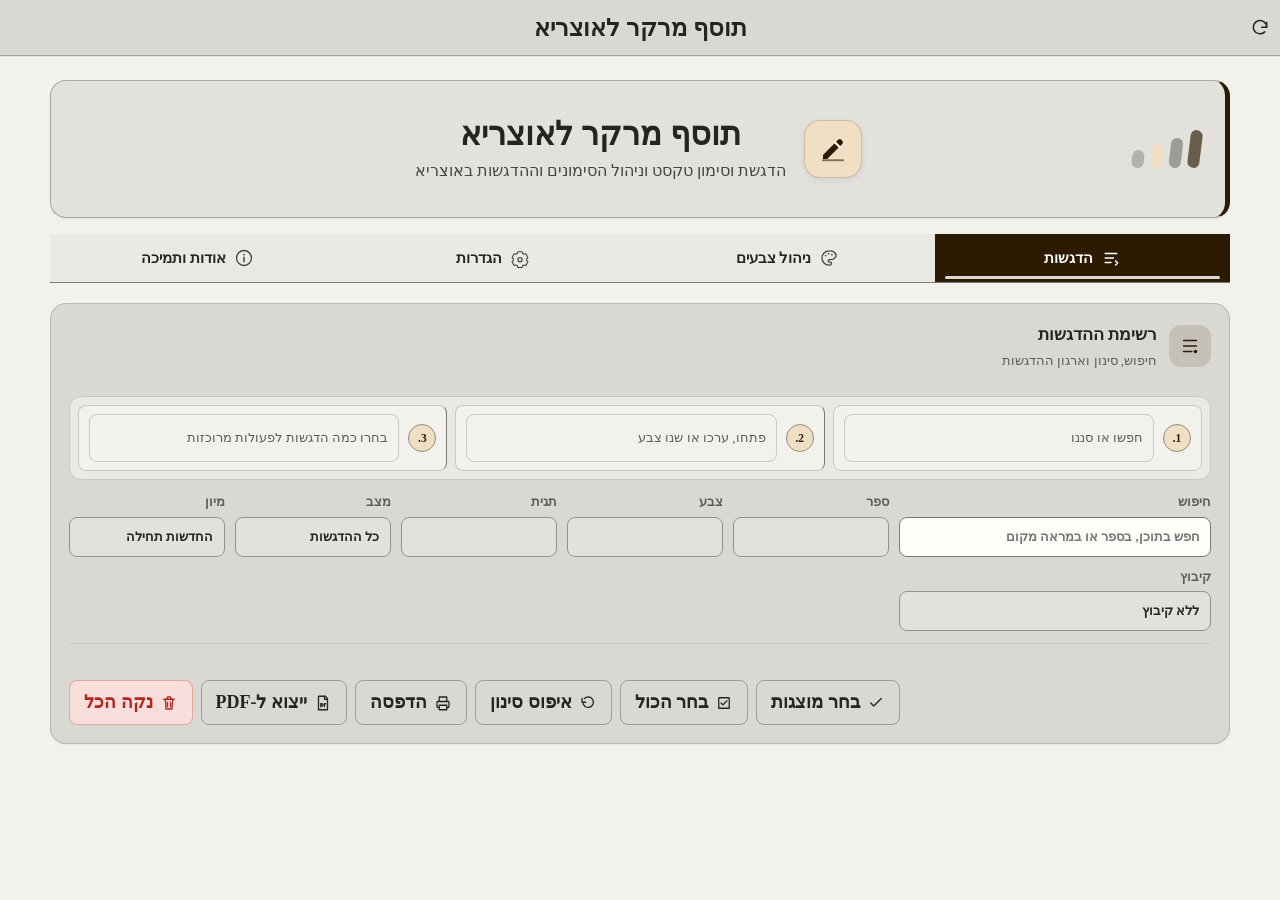
==== commit 7580ed64: "0.9.6: ההדגשות מופיעות תמיד, והתוסף מפסיק "לא להגיב" הבאג המרכזי: קצת אחרי עליית אוצריא התוסף הפסיק " ====
--- a/index.html
+++ b/index.html
@@ -172,8 +172,6 @@
 
     <section id="colorsTab" class="tab-panel" data-panel="colors">
       <form id="colorsForm" class="settings-form">
-        <div id="colorsAutoSaveStatus" class="autosave-status" role="status" hidden></div>
-
         <section class="card accent-colors">
           <div class="card-title-row">
             <h2><svg class="section-title-icon" viewBox="0 0 24 24" aria-hidden="true"><path d="M12 3.5a8.5 8.5 0 1 0 0 17h1.2a1.8 1.8 0 0 0 0-3.6h-.7a1.5 1.5 0 0 1 0-3h2.2A5.8 5.8 0 0 0 20.5 8 8.5 8.5 0 0 0 12 3.5Z"/><circle cx="8" cy="9" r="1"/><circle cx="11.5" cy="6.8" r="1"/><circle cx="15.5" cy="8" r="1"/></svg><span data-i18n>צבעים</span></h2>
@@ -250,6 +248,14 @@
             <label class="range-setting"><span data-i18n>מרווח בין השורות</span> <output id="lineHeightValue" for="lineHeight"></output>
               <input id="lineHeight" name="lineHeight" type="range" min="1.2" max="2" step="0.1" />
             </label>
+            <label><span data-i18n>שם ה׳ בטקסט המסומן</span>
+              <select id="holyNames" name="holyNames">
+                <option value="auto" data-i18n>כמו שמוגדר באוצריא</option>
+                <option value="always" data-i18n>תמיד להחליף</option>
+                <option value="never" data-i18n>להשאיר ככתבו</option>
+              </select>
+              <span class="field-hint" data-i18n>נוגע רק לאופן שבו התוסף מציג, מדפיס ומייצא את הטקסט שסימנתם — ברשימה, בכרטיסים ובקבצים שיוצאים ממנה. הספר עצמו אינו משתנה. „כמו שמוגדר באוצריא” מציג בדיוק את מה שרואים בספר.</span>
+            </label>
           </div>
         </section>
 
@@ -268,7 +274,8 @@
               <span class="radio-hint" data-i18n>הצבעים ברשימה נפתחת תחת השם „מרקר”, עם אייקון.</span>
             </label>
           </fieldset>
-          <p class="card-note" data-i18n>תפריט ההקשר נרשם עם עליית אוצריא, גם בלי שהתוסף נפתח.</p>
+          <p class="card-note" data-i18n>המחק („נקה סימון”) מצטרף לשורת הצבעים רק כשהקטע שסימנתם כבר צבוע, כדי שהתפריט יישאר קצר. אפשר גם ללחוץ לחיצה ימנית ישירות על הדגשה בספר, בלי לסמן מחדש.</p>
+          <p class="card-note" data-i18n>תפריט הלחיצה הימנית נרשם עם עליית אוצריא, גם בלי שהתוסף נפתח.</p>
         </section>
 
         <section class="card centered-card accent-tags">
@@ -331,7 +338,15 @@
 
     <section id="aboutTab" class="tab-panel" data-panel="about">
       <section class="card accent-about">
-        <div class="card-title-row"><h2><svg class="section-title-icon" viewBox="0 0 24 24" aria-hidden="true"><circle cx="12" cy="12" r="9"/><path d="M12 11v5.5M12 7.9v.2"/></svg><span data-i18n>אודות התוסף</span></h2></div>
+        <div class="card-title-row"><h2><svg class="section-title-icon" viewBox="0 0 24 24" aria-hidden="true"><circle cx="12" cy="12" r="9"/><path d="M12 11v5.5M12 7.9v.2"/></svg><span data-i18n>מה התוסף הזה עושה</span></h2></div>
+        <p class="about-lede" data-i18n>מרקר הוא מדגש טקסט לאוצריא. מסמנים קטע בספר, בוחרים צבע מתפריט הלחיצה הימנית — והקטע נשאר מודגש בכל פעם שפותחים את הספר מחדש, בדיוק כמו מרקר על דף נייר.</p>
+        <ul class="about-bullets">
+          <li><strong data-i18n>למי זה מיועד</strong><span data-i18n>לכל מי שלומד מתוך אוצריא ורוצה לסמן לעצמו מה חשוב, מה צריך חזרה ומה עדיין פתוח — בלי להעתיק מילה לקובץ חיצוני.</span></li>
+          <li><strong data-i18n>מה אפשר לעשות עם סימון</strong><span data-i18n>לצרף לו הערה אישית, לתייג אותו, לסמן אותו כמועדף, ולחזור אליו אחר כך מרשימה אחת שמרכזת את כל הסימונים מכל הספרים.</span></li>
+          <li><strong data-i18n>איך מוצאים סימון ישן</strong><span data-i18n>בלשונית „הדגשות” אפשר לחפש בתוך הטקסט המסומן ובהערות, לסנן לפי ספר, צבע או תגית, וללחוץ „פתח” כדי לקפוץ למקום המדויק בספר.</span></li>
+          <li><strong data-i18n>לאן הנתונים הולכים</strong><span data-i18n>הכול נשמר אצלכם במחשב, בתוך אוצריא בלבד. לתוסף אין גישה לאינטרנט, הוא אינו שולח מידע לשום מקום, והוא מגבה את עצמו לתיקייה הפרטית שלו כך שהגיבוי של אוצריא כולל גם אותו.</span></li>
+          <li><strong data-i18n>מה הוא לא עושה</strong><span data-i18n>הוא אינו משנה את נוסח הספרים ואינו כותב בתוכם. הסימון הוא שכבה נפרדת שמצוירת מעל הטקסט, ומחיקת סימון אינה נוגעת בספר עצמו.</span></li>
+        </ul>
         <dl class="about-grid">
           <dt data-i18n>שם</dt><dd data-i18n>מרקר</dd>
           <dt data-i18n>מפתח</dt><dd data-i18n>מיכאלוש</dd>
@@ -340,12 +355,42 @@
           <dt data-i18n>מערכת</dt><dd id="aboutPlatform"></dd>
           <dt data-i18n>מצב הרצה</dt><dd id="aboutRunMode"></dd>
         </dl>
+      </section>
+
+      <section id="linksCard" class="card accent-links" hidden>
+        <div class="card-title-row"><h2><svg class="section-title-icon" viewBox="0 0 24 24" aria-hidden="true"><path d="M10 13a4 4 0 0 0 5.7.4l2.6-2.6a4 4 0 0 0-5.7-5.7l-1.4 1.4"/><path d="M14 11a4 4 0 0 0-5.7-.4l-2.6 2.6a4 4 0 0 0 5.7 5.7l1.4-1.4"/></svg><span data-i18n>קישורים באינטרנט</span></h2></div>
+        <p class="card-note" data-i18n>הלחצנים האלה פותחים דף אינטרנט בדפדפן של המחשב, מחוץ לאוצריא. הם מוצגים רק מפני שאישרתם למרקר את ההרשאה „פתיחת קישורים בדפדפן”; אם תכבו אותה, האזור הזה ייעלם.</p>
         <div class="about-actions">
           <button id="openHomepageBtn" class="secondary-btn" type="button"><svg class="btn-icon" viewBox="0 0 24 24" aria-hidden="true"><circle cx="12" cy="12" r="9"/><path d="M3 12h18M12 3c2.5 3 2.5 15 0 18M12 3c-2.5 3-2.5 15 0 18"/></svg><span data-i18n>דף הבית של התוסף</span></button>
           <button id="openStoreBtn" class="secondary-btn" type="button"><svg class="btn-icon" viewBox="0 0 24 24" aria-hidden="true"><path d="M4 8h16l-1.2 11.2a1 1 0 0 1-1 .8H6.2a1 1 0 0 1-1-.8z"/><path d="M9 8V6a3 3 0 0 1 6 0v2"/></svg><span data-i18n>עמוד התוסף בחנות</span></button>
-          <button id="createShortcutBtn" class="secondary-btn" type="button" hidden><svg class="btn-icon" viewBox="0 0 24 24" aria-hidden="true"><path d="M5 5h6M5 5v6M5 5l7 7"/><path d="M14 14h5v5"/></svg><span data-i18n>קיצור דרך בשולחן העבודה</span></button>
-          <button id="createStartMenuShortcutBtn" class="secondary-btn" type="button" hidden><svg class="btn-icon" viewBox="0 0 24 24" aria-hidden="true"><path d="M4 4h7v7H4zM13 4h7v7h-7zM4 13h7v7H4zM13 13h7v7h-7z"/></svg><span data-i18n>הוספה לתפריט ההתחל</span></button>
-        </div>
+        </div>
+      </section>
+
+      <section id="integrationCard" class="card accent-integration" hidden>
+        <div class="card-title-row"><h2><svg class="section-title-icon" viewBox="0 0 24 24" aria-hidden="true"><path d="M9 4v5a3 3 0 0 0 6 0V4"/><path d="M6 9h12v4a6 6 0 0 1-12 0z"/><path d="M12 19v2"/></svg><span data-i18n>הפעלה וכיבוי</span></h2></div>
+        <p class="card-note" data-i18n>כאן נמצאים הדברים שמרקר מוסיף מחוץ לדף הזה. כל אחד מהם מופיע רק אם אישרתם את ההרשאה המתאימה ב: הגדרות ← כלים ← תוספים מותקנים ← מרקר ← ניהול הרשאות.</p>
+        <div id="toolbarButtonRow" class="switch-row" hidden>
+          <label class="switch-label" for="toolbarButtonToggle">
+            <span data-i18n>סמל מרקר בסרגל הכלים של הספר</span>
+            <small data-i18n>מוסיף סמל מרקר לשורת הכלים שמעל הספר. לחיצה עליו מסתירה זמנית את כל ההדגשות בספר שפתוח כרגע, ולחיצה נוספת מחזירה אותן — הסימונים עצמם נשמרים ואינם נמחקים.</small>
+          </label>
+          <input id="toolbarButtonToggle" class="switch-input" type="checkbox" role="switch" />
+        </div>
+        <div id="shortcutRow" class="switch-row" hidden>
+          <div class="switch-label">
+            <span data-i18n>קיצור דרך למרקר בשולחן העבודה</span>
+            <small data-i18n>יוצר קובץ קיצור דרך שפותח את אוצריא ישר בדף של מרקר. אוצריא תשאל אתכם לפני היצירה. להסרה — מוחקים את קובץ הקיצור כמו כל קובץ אחר; לתוסף אין אפשרות למחוק קבצים אצלכם במחשב.</small>
+          </div>
+          <button id="createShortcutBtn" class="secondary-btn" type="button"><svg class="btn-icon" viewBox="0 0 24 24" aria-hidden="true"><path d="M5 5h6M5 5v6M5 5l7 7"/><path d="M14 14h5v5"/></svg><span data-i18n>צור קיצור</span></button>
+        </div>
+        <div id="startMenuRow" class="switch-row" hidden>
+          <div class="switch-label">
+            <span data-i18n>מרקר בתפריט „התחל” של ווינדוס</span>
+            <small data-i18n>מוסיף את מרקר לרשימת התוכניות בתפריט ההתחל, כדי לפתוח אותו בלי לחפש. גם כאן אוצריא תשאל לפני היצירה, וההסרה נעשית מתוך תפריט ההתחל עצמו.</small>
+          </div>
+          <button id="createStartMenuShortcutBtn" class="secondary-btn" type="button"><svg class="btn-icon" viewBox="0 0 24 24" aria-hidden="true"><path d="M4 4h7v7H4zM13 4h7v7h-7zM4 13h7v7H4zM13 13h7v7h-7z"/></svg><span data-i18n>הוסף לתפריט ההתחל</span></button>
+        </div>
+        <p id="integrationEmpty" class="card-note" hidden data-i18n>כרגע לא אישרתם אף אחת מההרשאות האלה, ולכן אין כאן מה להפעיל. אפשר לשנות זאת ב: הגדרות ← כלים ← תוספים מותקנים ← מרקר ← ניהול הרשאות.</p>
       </section>
 
       <section class="card accent-support">
@@ -380,6 +425,7 @@
         <dl class="about-grid">
           <dt><kbd>Ctrl</kbd>+<kbd>Alt</kbd>+<kbd>H</kbd></dt><dd data-i18n>סימון הבחירה בצבע ברירת המחדל</dd>
           <dt><kbd>Ctrl</kbd>+<kbd>Alt</kbd>+<kbd>M</kbd></dt><dd data-i18n>פתיחת רשימת ההדגשות</dd>
+          <dt><kbd>Ctrl</kbd>+<kbd>Alt</kbd>+<kbd>J</kbd></dt><dd data-i18n>הסתרה או הצגה של ההדגשות בספר שפתוח</dd>
           <dt><kbd>Ctrl</kbd>+<kbd>F</kbd></dt><dd data-i18n>חיפוש ברשימת ההדגשות</dd>
         </dl>
       </section>
--- a/css/style.css
+++ b/css/style.css
@@ -48,7 +48,9 @@
   --radius-pill: 999px;
 }
 
-/* גופנים מוזרקים אוטומטית על ידי אוצריא — אין צורך ב-@font-face */
+/* גופנים: גופן הממשק מוזרק על ידי אוצריא, וגופני הקריאה נטענים בזמן ריצה
+   דרך fonts.resolveFamilies (ראו READING_FONTS ב-marker-ui.js). אין כאן
+   הצהרות גופן ואין קובצי גופן בתוסף. */
 
 * { box-sizing: border-box; }
 html, body { height: 100%; overflow-y: auto; overflow-x: hidden; }
@@ -106,7 +108,22 @@
 .undo-bar[hidden] { display: none; }
 .undo-bar span { flex: 1; }
 label { display: inline-flex; flex-direction: column; gap: 4px; color: var(--color-on-surface-variant); font-size: .82em; }
-select, input[type="text"], input[type="search"], input[type="color"], textarea { border: 1px solid var(--color-outline); border-radius: var(--radius-sm); background: var(--color-surface); color: var(--color-on-surface); padding: 8px 10px; min-height: 40px; outline: none; }
+/* Written as an exclusion, not as a list of types.
+   The list form silently missed `email` and `url`, so the report address
+   field and the note link field rendered with the browser's own square
+   border while everything around them was rounded. A list has to be
+   remembered; an exclusion covers whatever type is added next. */
+select,
+textarea,
+input:not([type="checkbox"]):not([type="radio"]):not([type="range"]):not([type="file"]):not([type="button"]):not([type="submit"]):not([type="reset"]):not([type="image"]) {
+  border: 1px solid var(--color-outline);
+  border-radius: var(--radius-sm);
+  background: var(--color-surface);
+  color: var(--color-on-surface);
+  padding: 8px 10px;
+  min-height: 40px;
+  outline: none;
+}
 select:focus, input:focus { border-color: var(--color-primary); box-shadow: 0 0 0 3px var(--color-primary-subtle); }
 textarea:focus { border-color: var(--color-primary); box-shadow: 0 0 0 3px var(--color-primary-subtle); }
 input[type="color"] { padding: 3px; min-width: 44px; inline-size: 48px; }
@@ -175,6 +192,15 @@
 .small-btn { border: 1px solid var(--color-outline-variant); background: var(--color-surface-container-lowest); color: var(--color-primary); border-radius: var(--radius-pill); padding: 6px 10px; min-height: 34px; }
 .danger-action { color: var(--color-error); }
 
+/* The default-color star. Filled and in the primary colour once chosen, so the
+   row that Ctrl+Alt+H will use is identifiable at a glance. */
+.default-action { color: var(--color-on-surface-variant); }
+.default-action svg { fill: none; }
+.default-action.is-default { color: var(--color-primary); }
+.default-action.is-default svg { fill: currentColor; }
+.default-action:disabled { opacity: 1; cursor: default; }
+.default-action:disabled:not(.is-default) { opacity: .38; cursor: not-allowed; }
+
 .edit-dialog { width: min(520px, calc(100vw - 24px)); border: 1px solid var(--color-outline-variant); border-radius: var(--radius-xl); padding: 0; background: var(--color-surface); color: var(--color-on-surface); box-shadow: var(--shadow-2xl); }
 .edit-dialog::backdrop { background: var(--overlay-scrim); }
 .edit-dialog form { display: flex; flex-direction: column; gap: 14px; padding: 18px; }
@@ -850,14 +876,23 @@
   z-index: 100;
 }
 .color-picker-details[open] .color-picker-popover { transform: translate(-50%, -50%); }
-.color-picker-popover::before {
-  content: 'בחירת גוון';
-  display: block;
+/* The heading is a real element (`.picker-popover-head`), not a pseudo-element
+   with the Hebrew baked into `content` — that copy could never be translated,
+   and it left no room for the close button. */
+.picker-popover-head {
+  display: flex;
+  align-items: center;
+  justify-content: space-between;
+  gap: 8px;
   padding-bottom: 8px;
   border-bottom: 1px solid var(--color-outline-variant);
-  color: var(--color-on-surface);
-  font-size: .86em;
-  font-weight: 800;
+}
+
+.picker-close-btn {
+  flex: none;
+  inline-size: 30px;
+  block-size: 30px;
+  margin-inline-end: -4px;
 }
 
 select {
@@ -1085,7 +1120,7 @@
   background: var(--color-surface-container-highest);
   box-shadow: var(--shadow-lg);
 }
-.picker-popover-title { color: var(--color-on-surface); font-size: .8em; font-weight: 800; }
+.picker-popover-title { color: var(--color-on-surface); font-size: .86em; font-weight: 800; }
 .preset-swatches { display: grid; grid-template-columns: repeat(8, 1fr); gap: 6px; }
 .preset-swatch { inline-size: 24px; block-size: 24px; padding: 0; border: 2px solid transparent; border-radius: var(--radius-sm); background: var(--swatch); box-shadow: var(--border-inset); }
 .preset-swatch:hover:not(:disabled) { background: var(--swatch); background-image: none; transform: scale(1.1); border-color: var(--color-on-surface); }
@@ -1932,12 +1967,22 @@
   padding-inline: 20px;
 }
 
+/* The notice belongs in this list too. Left out of it, it ran the full width
+   of the scroll area while the card above it stopped at 1180px and centred —
+   on a wide window the banner visibly overhung the page it belongs to. */
 .app-content > .plugin-intro,
+.app-content > .engine-notice,
 .app-content > .tabs,
 .app-content > .tab-panel {
   width: 100%;
   max-width: 1180px;
   margin-inline: auto;
+}
+
+/* The intro card leaves 16px below it, and the tab bar is sticky with no top
+   margin of its own — without this the banner was wedged against both. */
+.app-content > .engine-notice {
+  margin-block: 0 18px;
 }
 
 .plugin-intro {
@@ -2910,8 +2955,123 @@
 
 .card.accent-language { --section-accent: color-mix(in srgb, var(--color-secondary) 55%, var(--color-primary)); }
 .card.accent-about { --section-accent: var(--color-primary); }
+.card.accent-links { --section-accent: color-mix(in srgb, var(--color-secondary) 70%, var(--color-primary)); }
+.card.accent-integration { --section-accent: var(--color-secondary); }
 .card.accent-support { --section-accent: color-mix(in srgb, var(--color-primary) 55%, var(--color-error)); }
 .card.accent-help { --section-accent: var(--color-outline); }
+
+.about-lede {
+  margin: 0;
+  padding: 12px 16px 0;
+  color: var(--color-on-surface);
+  font-size: .92em;
+  line-height: 1.6;
+}
+
+.about-bullets {
+  display: grid;
+  gap: 10px;
+  margin: 0;
+  padding: 12px 16px 4px;
+  list-style: none;
+}
+
+.about-bullets li {
+  display: grid;
+  gap: 2px;
+  padding-inline-start: 12px;
+  border-inline-start: 3px solid var(--section-accent, var(--color-outline-variant));
+  border-radius: var(--radius-sm);
+}
+
+.about-bullets strong {
+  color: var(--color-on-surface);
+  font-size: .86em;
+}
+
+.about-bullets span {
+  color: var(--color-on-surface-variant);
+  font-size: .84em;
+  line-height: 1.55;
+}
+
+/* One row per thing the plugin adds outside its own page. The control sits at
+   the end of the row whatever it is — a switch or a one-shot button — so the
+   column of explanations stays readable as a column. */
+.switch-row {
+  display: flex;
+  align-items: flex-start;
+  gap: 12px;
+  margin: 0 16px 10px;
+  padding: 12px 14px;
+  border: 1px solid var(--color-outline-variant);
+  border-radius: var(--radius-md);
+  background: var(--color-surface-container-low);
+}
+
+.switch-row[hidden] { display: none; }
+
+.switch-label {
+  display: grid;
+  flex: 1 1 auto;
+  gap: 3px;
+  min-inline-size: 0;
+  cursor: default;
+  font-size: .88em;
+}
+
+.switch-label small {
+  color: var(--color-on-surface-variant);
+  font-size: .86em;
+  line-height: 1.5;
+}
+
+label.switch-label { cursor: pointer; }
+
+/* A checkbox drawn as a track and a knob. `appearance: none` leaves an inert
+   box, so every visual is declared here — including the focus ring, which the
+   native control would otherwise have owned. */
+.switch-input {
+  position: relative;
+  flex: 0 0 auto;
+  inline-size: 44px;
+  block-size: 24px;
+  margin: 2px 0 0;
+  padding: 0;
+  border: 1px solid var(--color-outline);
+  border-radius: var(--radius-pill);
+  background: var(--color-surface-container-highest);
+  appearance: none;
+  cursor: pointer;
+  transition: background-color .18s ease, border-color .18s ease;
+}
+
+.switch-input::after {
+  content: "";
+  position: absolute;
+  inset-block-start: 3px;
+  inset-inline-start: 3px;
+  inline-size: 16px;
+  block-size: 16px;
+  border-radius: var(--radius-pill);
+  background: var(--color-outline);
+  transition: inset-inline-start .18s ease, background-color .18s ease;
+}
+
+.switch-input:checked {
+  border-color: var(--color-primary);
+  background: var(--color-primary);
+}
+
+.switch-input:checked::after {
+  inset-inline-start: 23px;
+  background: var(--color-on-primary);
+}
+
+.switch-input:focus-visible {
+  outline: 2px solid var(--color-primary);
+  outline-offset: 2px;
+}
 
 .about-grid {
   display: grid;
@@ -2940,7 +3100,7 @@
   border-block-end-width: 2px;
   border-radius: var(--radius-sm);
   background: var(--color-surface-container-high);
-  font-family: inherit;
+  font-family: var(--font-ui, var(--font-main));
   font-size: .78em;
   text-align: center;
 }
@@ -3108,7 +3268,7 @@
 .note-content mark,
 .highlight-note.is-rich mark {
   padding: 0 2px;
-  border-radius: 3px;
+  border-radius: var(--radius-sm);
   background: var(--color-secondary-container);
   color: var(--color-on-secondary-container);
 }
@@ -3172,11 +3332,23 @@
 }
 
 @media print {
+  /* Paper, not theme. Print output must be dark-on-light whatever the app is
+     set to, so these are absolute on purpose — declared as tokens so every
+     rule below still reads through var(), and so a future change happens in
+     one place. */
+  :root {
+    --print-paper: #ffffff;
+    --print-ink: #000000;
+    --print-ink-muted: #444444;
+    --print-rule: #999999;
+    --print-rule-light: #cccccc;
+  }
+
   html, body {
     height: auto;
     overflow: visible;
-    background: #fff;
-    color: #000;
+    background: var(--print-paper);
+    color: var(--print-ink);
   }
 
   .app-shell { max-width: none; padding: 0; gap: 0; }
@@ -3200,11 +3372,11 @@
     display: block;
     margin-block-end: 12px;
     padding-block-end: 8px;
-    border-block-end: 1px solid #999;
-  }
-
-  .print-header h2 { color: #000; font-size: 15pt; }
-  .print-header p { color: #444; font-size: 9pt; }
+    border-block-end: 1px solid var(--print-rule);
+  }
+
+  .print-header h2 { color: var(--print-ink); font-size: 15pt; }
+  .print-header p { color: var(--print-ink-muted); font-size: 9pt; }
 
   .highlights-list { display: block; margin: 0; }
 
@@ -3214,7 +3386,7 @@
     margin-block-end: 8px;
     padding: 8px 0;
     border: 0;
-    border-block-end: 1px solid #ccc;
+    border-block-end: 1px solid var(--print-rule-light);
     border-radius: 0;
     box-shadow: none;
     background: transparent;
@@ -3225,6 +3397,6 @@
   .highlight-text { font-size: 11pt; }
   .highlight-note, .highlight-meta, .highlight-tags { font-size: 9pt; }
   .highlight-group-title { break-after: avoid; font-size: 12pt; }
-  .highlight-note.is-rich a { color: #000; }
+  .highlight-note.is-rich a { color: var(--print-ink); }
   .highlight-note.is-rich a::after { content: " (" attr(href) ")"; font-size: 8pt; }
 }
